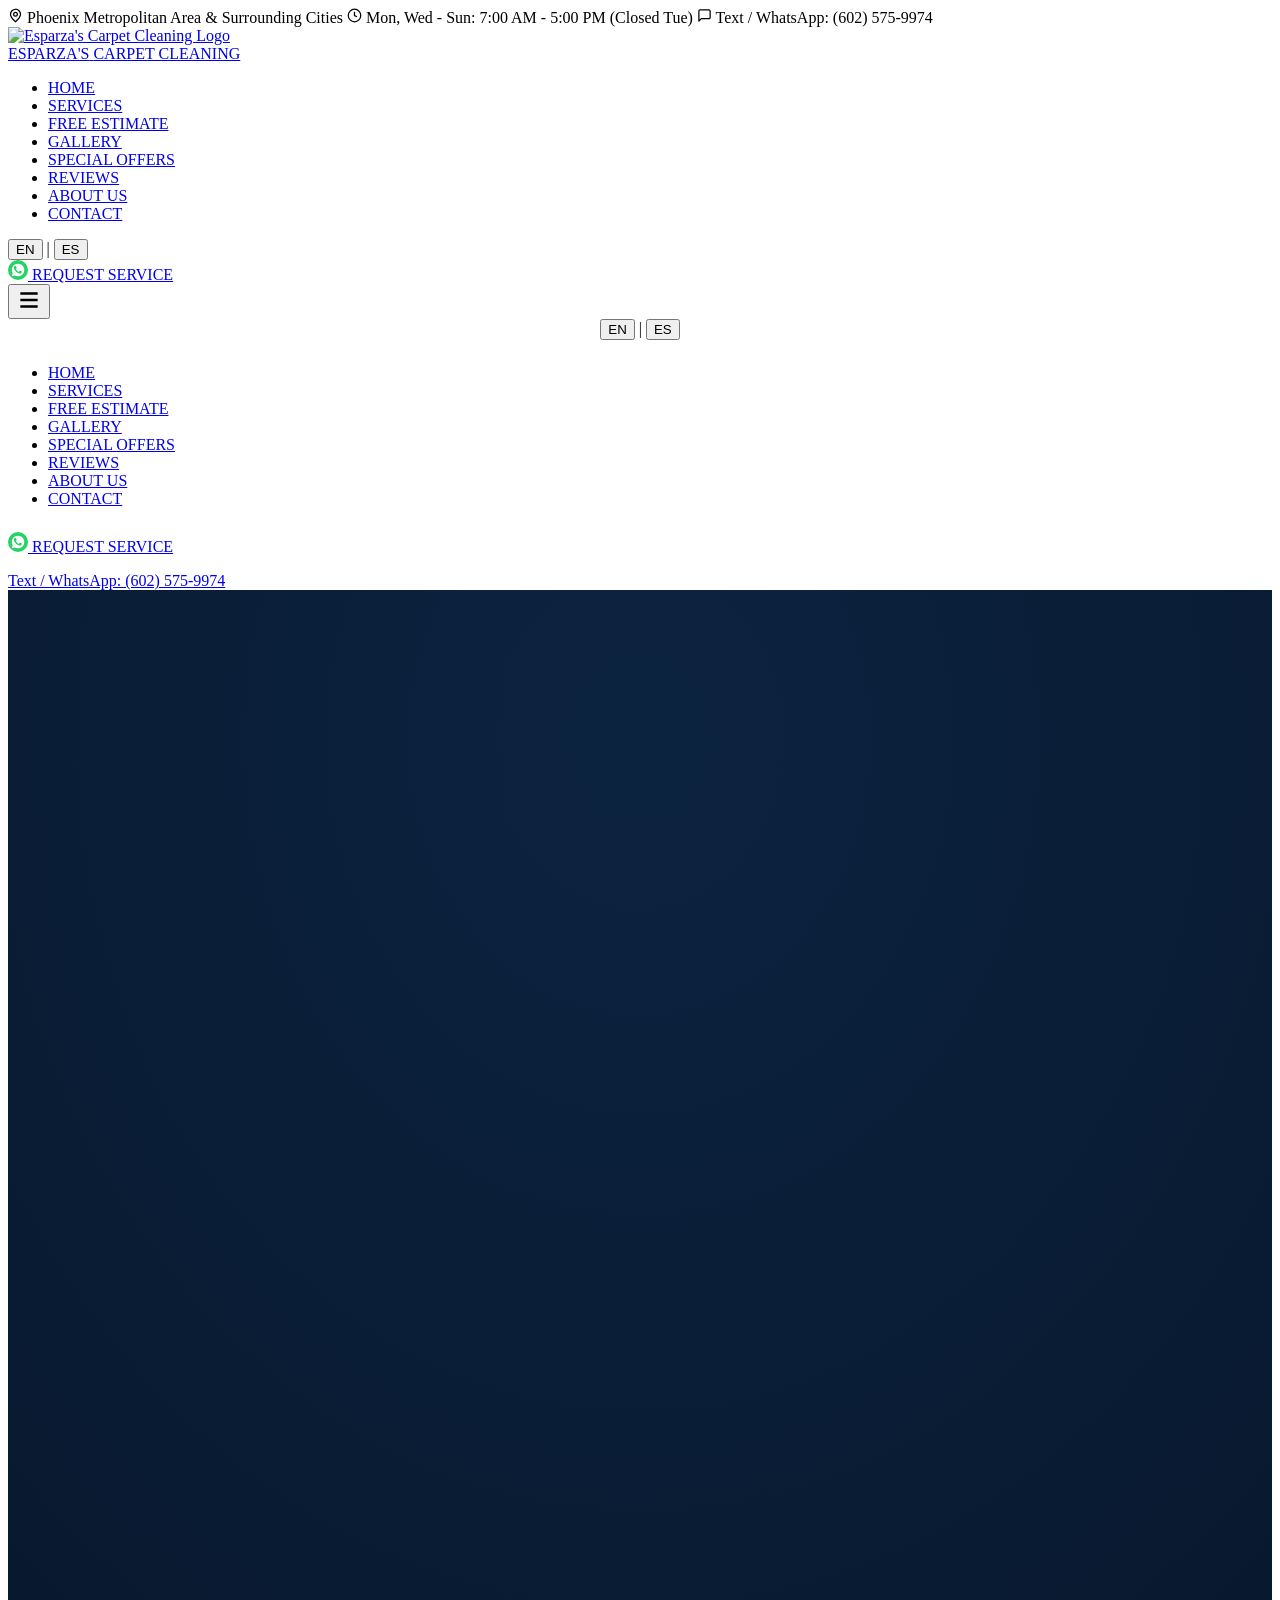
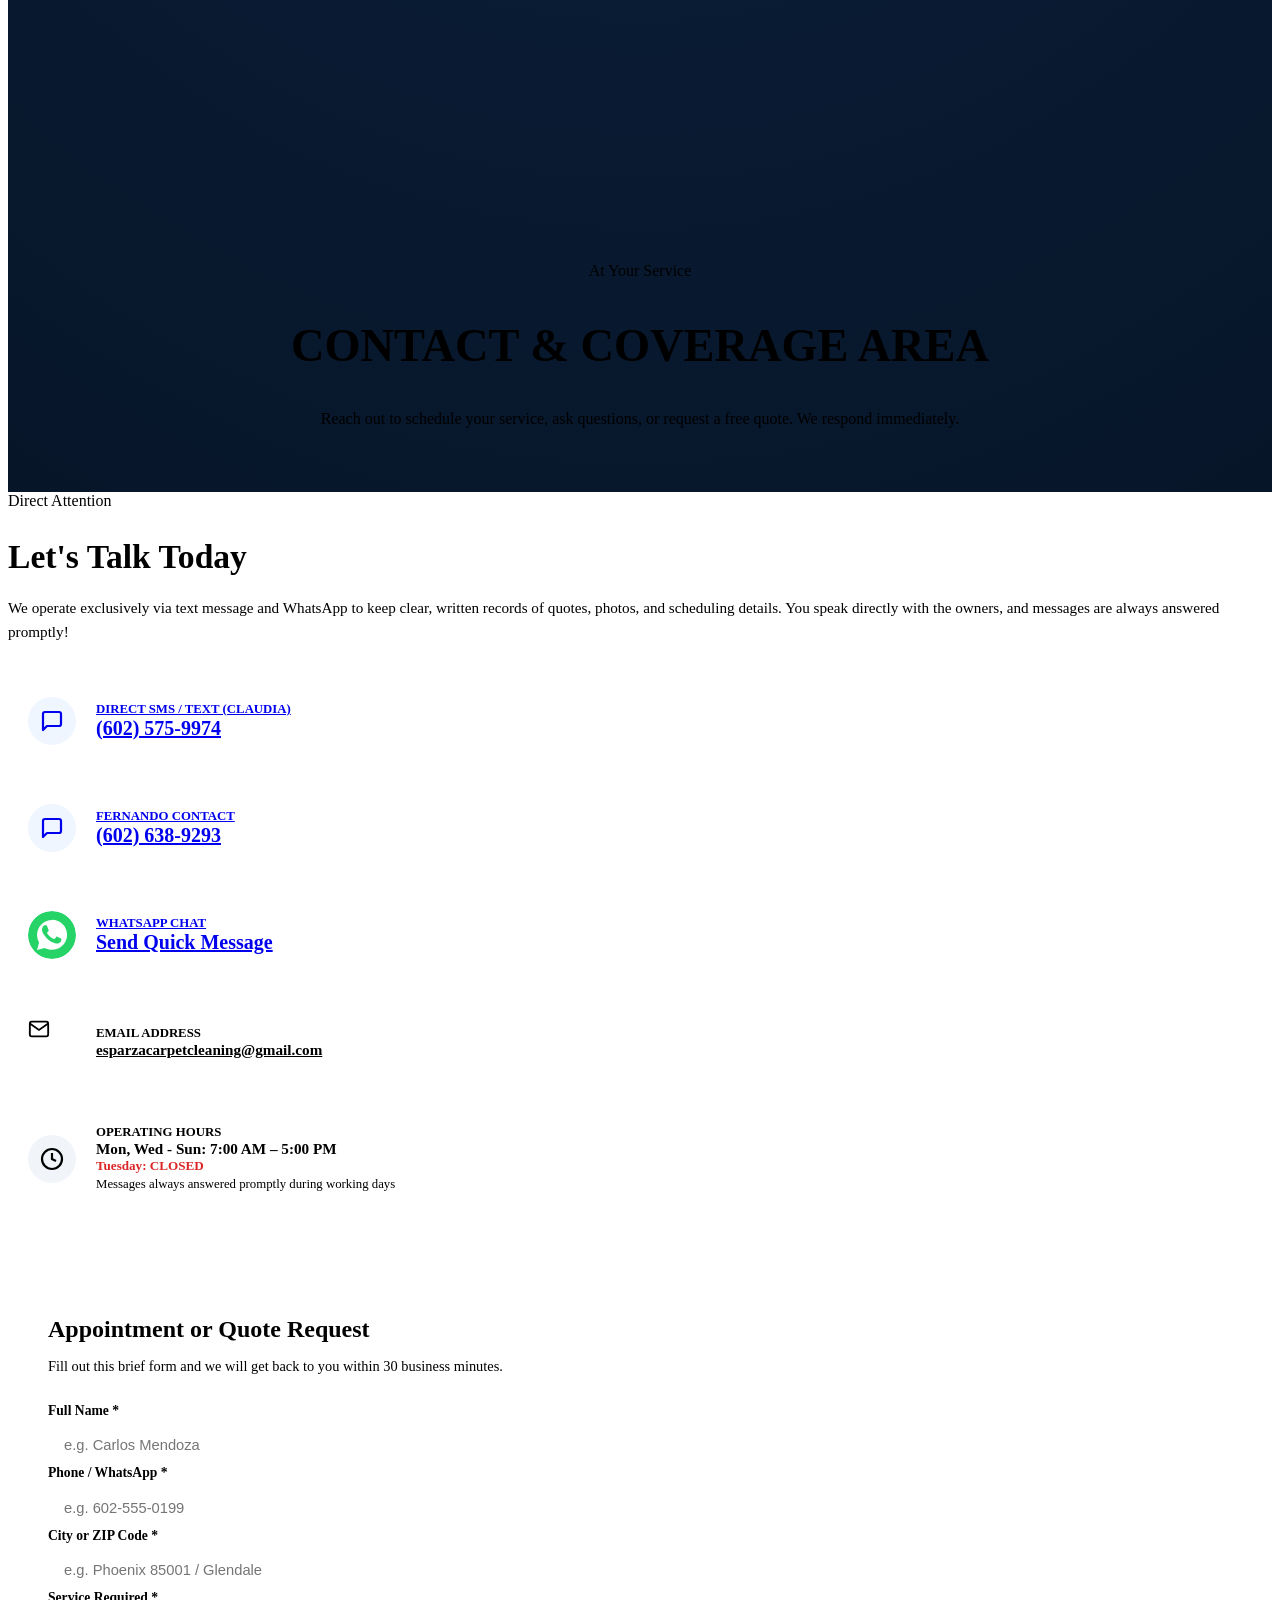
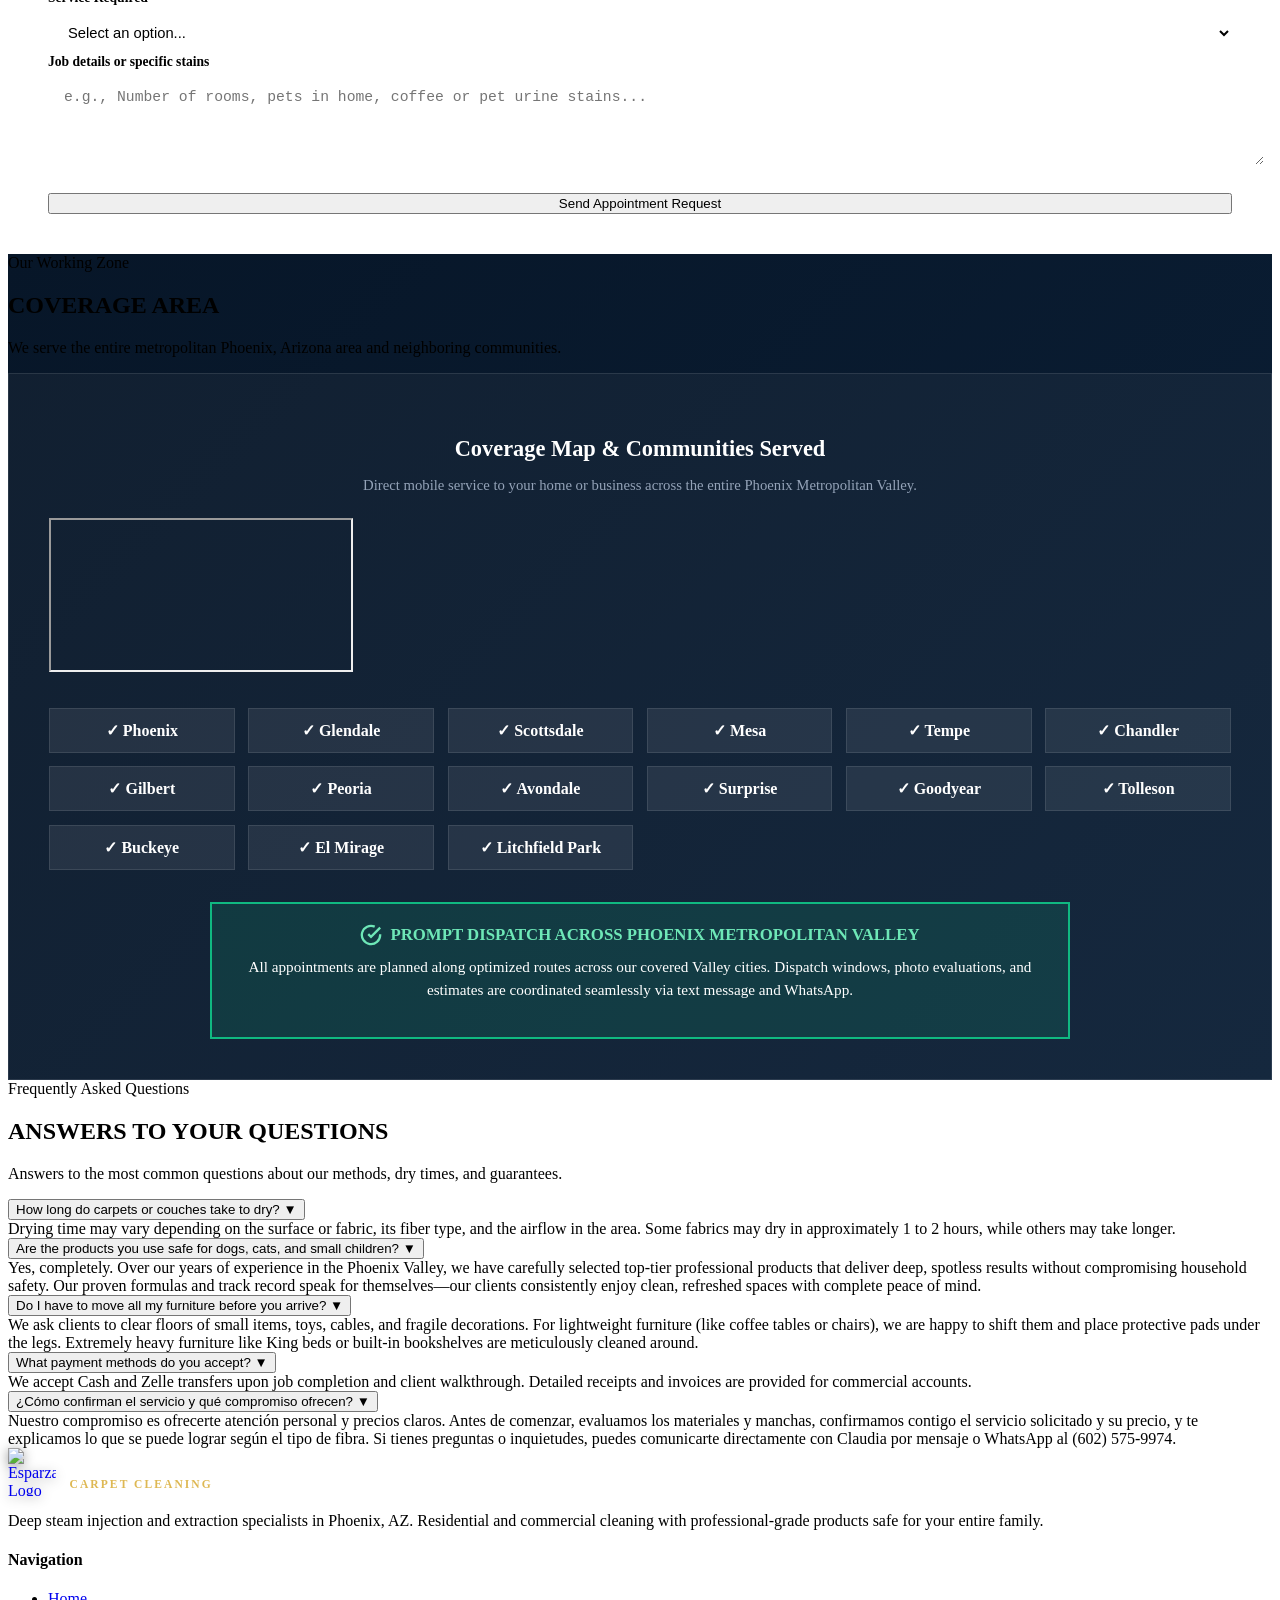
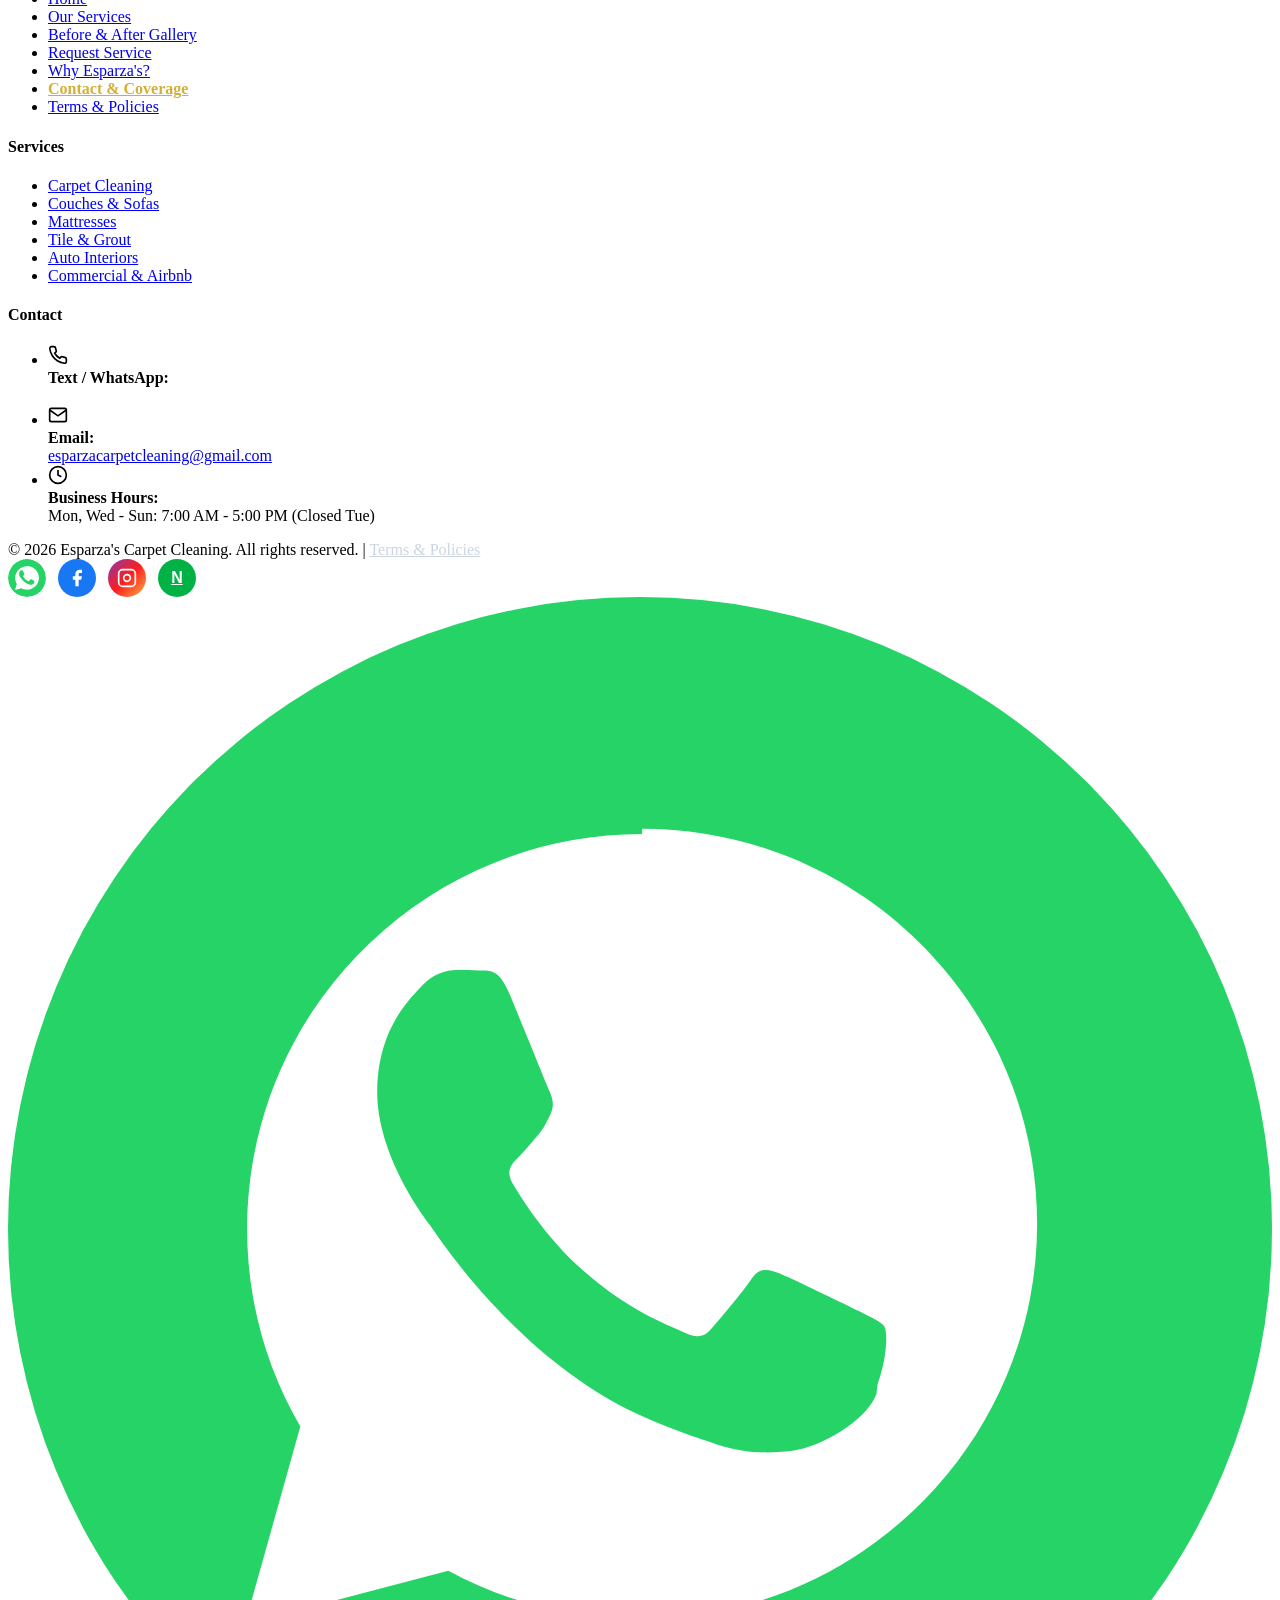
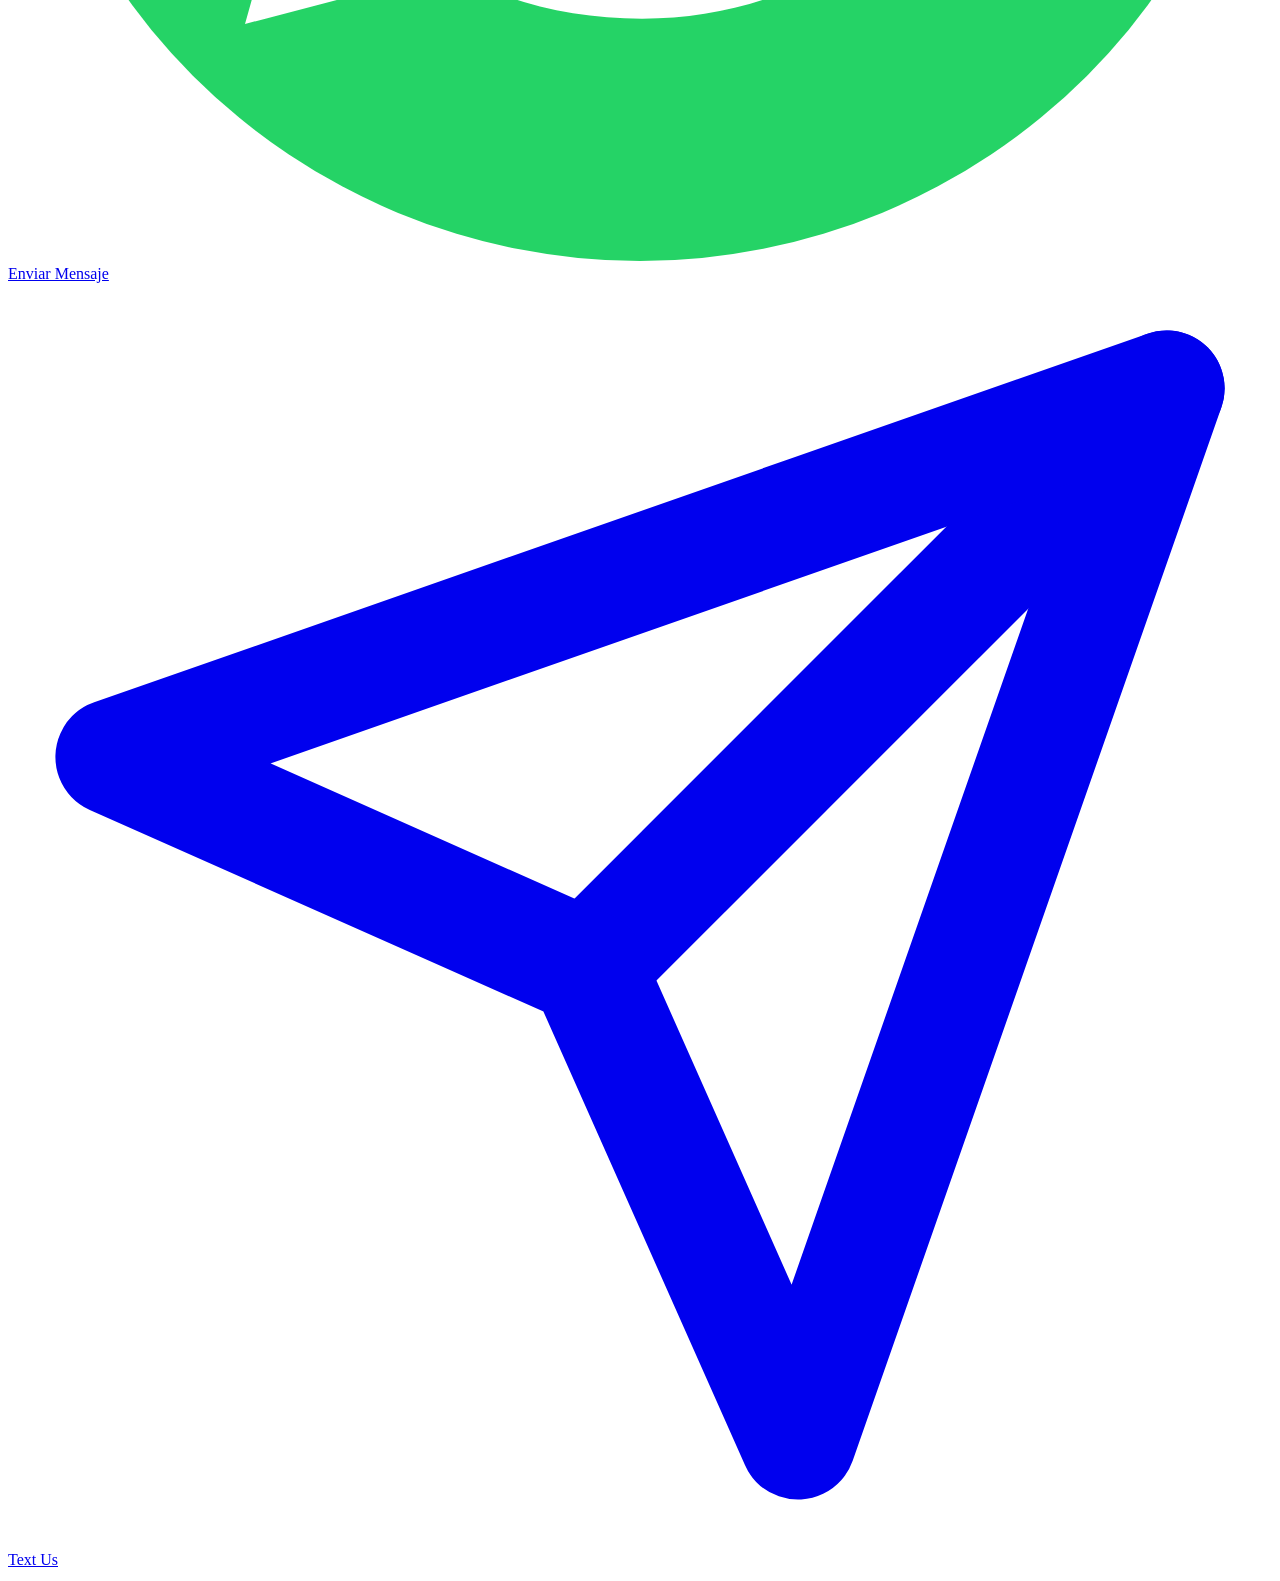
==== contacto.html @ 628b63f5 "Add files via upload" ====
<!DOCTYPE html>
<html lang="en">
<head>
  <meta charset="UTF-8">
  <meta name="viewport" content="width=device-width, initial-scale=1.0">
  <title>Contact &amp; Coverage Area in Phoenix | Esparza's Carpet Cleaning</title>
  <meta name="description" content="Book your appointment or request information with Esparza's Carpet Cleaning in Phoenix, AZ. Tel: 602-575-9974. Serving the entire Phoenix Metro Valley.">
  <link rel="stylesheet" href="css/styles.css">
  <link rel="stylesheet" href="css/components.css">
  <link rel="icon" type="image/png" href="assets/images/logo-spartan.png">
</head>
<body>

  <!-- Top Notice Bar -->
  <div class="top-notice-bar">
    <div class="container">
      <div class="top-notice-info">
        <span class="top-notice-item">
          <svg width="15" height="15" viewBox="0 0 24 24" fill="none" stroke="currentColor" stroke-width="2"><path d="M12 2a8 8 0 0 0-8 8c0 5.25 8 12 8 12s8-6.75 8-12a8 8 0 0 0-8-8z"/><circle cx="12" cy="10" r="3"/></svg>
          <span data-i18n="top_area">Phoenix Metropolitan Area &amp; Surrounding Cities</span>
        </span>
        <span class="top-notice-item">
          <svg width="15" height="15" viewBox="0 0 24 24" fill="none" stroke="currentColor" stroke-width="2"><circle cx="12" cy="12" r="10"/><polyline points="12 6 12 12 16 14"/></svg>
          <span data-i18n="top_hours">Mon, Wed - Sun: 7:00 AM - 5:00 PM (Closed Tue)</span>
        </span>
        <span class="top-notice-item">
          <svg width="15" height="15" viewBox="0 0 24 24" fill="none" stroke="currentColor" stroke-width="2" stroke-linecap="round" stroke-linejoin="round"><path d="M21 15a2 2 0 0 1-2 2H7l-4 4V5a2 2 0 0 1 2-2h14a2 2 0 0 1 2 2z"/></svg>
          <span data-i18n="top_direct">Text / WhatsApp: (602) 575-9974</span>
        </span>
      </div>
    </div>
  </div>

  <!-- Header -->
  <header class="site-header">
    <div class="container header-inner">
      <a href="index.html" class="brand-logo" title="Esparza's Carpet Cleaning">
        <img src="assets/images/logo-spartan.png" alt="Esparza's Carpet Cleaning Logo" width="60" height="60" data-i18n-alt="logo_main_alt">
        <div class="logo-text-group">
          <span class="logo-main-text">ESPARZA'S</span>
          <span class="logo-sub-text">CARPET CLEANING</span>
        </div>
      </a>

      <nav class="main-nav">
        <ul class="nav-links">
          <li><a href="index.html" class="nav-link" data-i18n="nav_inicio">HOME</a></li>
          <li><a href="servicios.html" class="nav-link" data-i18n="nav_servicios">SERVICES</a></li>
          <li><a href="index.html#tarifas" class="nav-link" data-i18n="nav_tarifas">FREE ESTIMATE</a></li>
          <li><a href="galeria.html" class="nav-link" data-i18n="nav_galeria">GALLERY</a></li>
          <li><a href="index.html#promociones" class="nav-link" data-i18n="nav_promociones">SPECIAL OFFERS</a></li>
          <li><a href="index.html#comentarios" class="nav-link" data-i18n="nav_resenas">REVIEWS</a></li>
          <li><a href="nosotros.html" class="nav-link" data-i18n="nav_nosotros">ABOUT US</a></li>
          <li><a href="contacto.html" class="nav-link active" data-i18n="nav_contacto">CONTACT</a></li>
        </ul>

        <!-- Language Switcher (Desktop) -->
        <div class="lang-switch-container">
          <button type="button" class="lang-btn active" data-lang="en">EN</button>
          <span class="lang-separator">|</span>
          <button type="button" class="lang-btn" data-lang="es">ES</button>
        </div>

        <a href="solicitud.html" class="btn-nav-gold">
          <svg width="20" height="20" viewBox="0 0 24 24" fill="none" style="flex-shrink: 0;"><circle cx="12" cy="12" r="12" fill="#25D366"/><path d="M12.04 4.5c-4.14 0-7.5 3.36-7.5 7.5 0 1.33.35 2.62 1.01 3.75L4.5 19.5l3.86-1.01c1.1.6 2.34.91 3.68.91 4.14 0 7.5-3.36 7.5-7.5s-3.36-7.5-7.5-7.5zm4.45 10.63c-.19.53-1.09 1.01-1.54 1.07-.39.06-.9.08-1.46-.1-.34-.11-.79-.26-1.37-.51-2.43-1.05-4-3.52-4.12-3.68-.12-.16-.99-1.32-.99-2.51 0-1.19.63-1.78.85-2.02.22-.24.48-.3.64-.3.16 0 .32 0 .46.01.15.01.35-.06.55.42.21.49.71 1.74.77 1.87.06.13.1.28.02.44-.08.16-.12.26-.24.4-.12.14-.26.31-.37.42-.12.12-.25.25-.11.49.14.24.62 1.02 1.33 1.65.91.81 1.68 1.06 1.92 1.18.24.12.38.1.52-.06.14-.16.6-.7.76-.94.16-.24.32-.2.53-.12.21.08 1.33.63 1.56.74.23.12.38.18.44.27.06.1.06.57-.13 1.1z" fill="#FFFFFF"/></svg>
          <span data-i18n="nav_cta">REQUEST SERVICE</span>
        </a>
      </nav>

      <button class="mobile-toggle-btn" aria-label="Mobile Navigation Menu" data-i18n-aria="nav_menu_aria">
        <svg width="26" height="26" viewBox="0 0 24 24" fill="none" stroke="currentColor" stroke-width="2.5"><path d="M4 6h16M4 12h16M4 18h16"/></svg>
      </button>
    </div>
  </header>

  <!-- Mobile Drawer -->
  <div class="mobile-menu-drawer">
    <!-- Language Switcher (Mobile Drawer) -->
    <div style="display: flex; justify-content: center; margin-bottom: 1.5rem;">
      <div class="lang-switch-container">
        <button type="button" class="lang-btn active" data-lang="en">EN</button>
        <span class="lang-separator">|</span>
        <button type="button" class="lang-btn" data-lang="es">ES</button>
      </div>
    </div>

    <ul class="mobile-nav-links">
      <li><a href="index.html" class="nav-link" data-i18n="nav_inicio">HOME</a></li>
      <li><a href="servicios.html" class="nav-link" data-i18n="nav_servicios">SERVICES</a></li>
      <li><a href="index.html#tarifas" class="nav-link" data-i18n="nav_tarifas">FREE ESTIMATE</a></li>
      <li><a href="galeria.html" class="nav-link" data-i18n="nav_galeria">GALLERY</a></li>
      <li><a href="index.html#promociones" class="nav-link" data-i18n="nav_promociones">SPECIAL OFFERS</a></li>
      <li><a href="index.html#comentarios" class="nav-link" data-i18n="nav_resenas">REVIEWS</a></li>
      <li><a href="nosotros.html" class="nav-link" data-i18n="nav_nosotros">ABOUT US</a></li>
      <li><a href="contacto.html" class="nav-link active" data-i18n="nav_contacto">CONTACT</a></li>
    </ul>
    <div style="margin-top: 1.5rem; display: flex; flex-direction: column; gap: 1rem;">
      <a href="solicitud.html" class="btn-nav-gold" style="width: 100%; justify-content: center;">
        <svg width="20" height="20" viewBox="0 0 24 24" fill="none" style="flex-shrink: 0;"><circle cx="12" cy="12" r="12" fill="#25D366"/><path d="M12.04 4.5c-4.14 0-7.5 3.36-7.5 7.5 0 1.33.35 2.62 1.01 3.75L4.5 19.5l3.86-1.01c1.1.6 2.34.91 3.68.91 4.14 0 7.5-3.36 7.5-7.5s-3.36-7.5-7.5-7.5zm4.45 10.63c-.19.53-1.09 1.01-1.54 1.07-.39.06-.9.08-1.46-.1-.34-.11-.79-.26-1.37-.51-2.43-1.05-4-3.52-4.12-3.68-.12-.16-.99-1.32-.99-2.51 0-1.19.63-1.78.85-2.02.22-.24.48-.3.64-.3.16 0 .32 0 .46.01.15.01.35-.06.55.42.21.49.71 1.74.77 1.87.06.13.1.28.02.44-.08.16-.12.26-.24.4-.12.14-.26.31-.37.42-.12.12-.25.25-.11.49.14.24.62 1.02 1.33 1.65.91.81 1.68 1.06 1.92 1.18.24.12.38.1.52-.06.14-.16.6-.7.76-.94.16-.24.32-.2.53-.12.21.08 1.33.63 1.56.74.23.12.38.18.44.27.06.1.06.57-.13 1.1z" fill="#FFFFFF"/></svg>
        <span data-i18n="nav_cta">REQUEST SERVICE</span>
      </a>
      <a href="https://wa.me/16025759974" target="_blank" rel="noopener" class="btn btn-secondary" style="width: 100%; justify-content: center;" data-i18n="nav_call">Text / WhatsApp: (602) 575-9974</a>
    </div>
  </div>

  <main>
    <!-- PAGE HERO -->
    <section class="section-dark" style="position: relative; overflow: hidden; padding: 4.5rem 0 4rem 0; background: radial-gradient(120% 120% at 50% 10%, #0c2340 0%, #061325 100%);">
      <!-- Ambient Glow Orbs -->
      <div class="ambient-glow-orb orb-amber" style="top: -60px; right: 10%; width: 420px; height: 420px;"></div>
      <div class="ambient-glow-orb orb-azure" style="bottom: -80px; left: 5%; width: 440px; height: 440px;"></div>
      <div class="ambient-glow-orb orb-navy" style="top: 35%; left: 45%; width: 340px; height: 340px;"></div>

      <div class="container" style="text-align: center; position: relative; z-index: 2;">
        <span class="section-badge gold reveal-on-scroll" data-i18n="con_hero_badge">At Your Service</span>
        <h1 class="section-title reveal-on-scroll stagger-1" style="font-size: 2.9rem;"><span data-i18n="con_hero_title_1">CONTACT &amp;</span> <span class="highlight" data-i18n="con_hero_title_2">COVERAGE AREA</span></h1>
        <p class="section-subtitle reveal-on-scroll stagger-2" style="max-width: 780px; margin: 0 auto;" data-i18n="con_hero_sub">
          Reach out to schedule your service, ask questions, or request a free quote. We respond immediately.
        </p>
      </div>
    </section>

    <!-- CANALES DE CONTACTO Y FORMULARIO -->
    <section class="section section-light">
      <div class="container">
        <div class="contact-layout-grid">
          
          <!-- Contact Info Cards -->
          <div class="reveal-on-scroll">
            <span class="section-badge gold" data-i18n="con_badge_direct">Direct Attention</span>
            <h2 class="section-title" style="font-size: 2.1rem; margin-bottom: 1.25rem;" data-i18n="con_talk_title">Let's Talk Today</h2>
            <p style="color: var(--color-text-muted); font-size: 0.95rem; line-height: 1.6; margin-bottom: 2rem;" data-i18n="con_talk_desc">
              We operate exclusively via text message and WhatsApp to keep clear, written records of quotes, photos, and scheduling details. You speak directly with the owners, and messages are always answered promptly!
            </p>

            <div style="display: flex; flex-direction: column; gap: 1.2rem; margin-bottom: 2.5rem;">
              <!-- Direct Text / SMS - Claudia (Principal) -->
              <a href="sms:16025759974" class="reveal-on-scroll stagger-1" style="background: #FFFFFF; border: 1px solid var(--color-border-light); border-radius: var(--radius-md); padding: 1.25rem; display: flex; align-items: center; gap: 1.25rem; transition: transform var(--transition-fast), box-shadow var(--transition-fast);">
                <div style="width: 48px; height: 48px; border-radius: 50%; background: #EFF6FF; color: var(--color-phone); display: flex; align-items: center; justify-content: center; flex-shrink: 0;">
                  <svg width="24" height="24" viewBox="0 0 24 24" fill="none" stroke="currentColor" stroke-width="2.2" stroke-linecap="round" stroke-linejoin="round"><path d="M21 15a2 2 0 0 1-2 2H7l-4 4V5a2 2 0 0 1 2-2h14a2 2 0 0 1 2 2z"/></svg>
                </div>
                <div>
                  <div style="font-size: 0.8rem; font-weight: 700; color: var(--color-text-muted); text-transform: uppercase;" data-i18n="con_phone_claudia_label">Direct SMS / Text (Claudia)</div>
                  <div style="font-family: var(--font-heading); font-size: 1.25rem; font-weight: 800; color: var(--color-primary);">(602) 575-9974</div>
                </div>
              </a>

              <!-- Direct Text / SMS - Fernando (Contacto Secundario) -->
              <a href="sms:16026389293" class="reveal-on-scroll stagger-1" style="background: #FFFFFF; border: 1px solid var(--color-border-light); border-radius: var(--radius-md); padding: 1.25rem; display: flex; align-items: center; gap: 1.25rem; transition: transform var(--transition-fast), box-shadow var(--transition-fast);">
                <div style="width: 48px; height: 48px; border-radius: 50%; background: #EFF6FF; color: var(--color-phone); display: flex; align-items: center; justify-content: center; flex-shrink: 0;">
                  <svg width="24" height="24" viewBox="0 0 24 24" fill="none" stroke="currentColor" stroke-width="2.2" stroke-linecap="round" stroke-linejoin="round"><path d="M21 15a2 2 0 0 1-2 2H7l-4 4V5a2 2 0 0 1 2-2h14a2 2 0 0 1 2 2z"/></svg>
                </div>
                <div>
                  <div style="font-size: 0.8rem; font-weight: 700; color: var(--color-text-muted); text-transform: uppercase;" data-i18n="con_phone_fernando_label">Fernando Contact</div>
                  <div style="font-family: var(--font-heading); font-size: 1.25rem; font-weight: 800; color: var(--color-primary);">(602) 638-9293</div>
                </div>
              </a>


              <!-- WhatsApp -->
              <a href="https://wa.me/16025759974?text=Hello%20Esparza's!%20I'd%20like%20information%20for%20a%20service" target="_blank" rel="noopener" class="reveal-on-scroll stagger-2" style="background: #FFFFFF; border: 1px solid var(--color-border-light); border-radius: var(--radius-md); padding: 1.25rem; display: flex; align-items: center; gap: 1.25rem; transition: transform var(--transition-fast), box-shadow var(--transition-fast);">
                <div style="width: 48px; height: 48px; border-radius: 50%; display: flex; align-items: center; justify-content: center; flex-shrink: 0; overflow: hidden;">
                  <svg width="48" height="48" viewBox="0 0 24 24" fill="none">
                    <circle cx="12" cy="12" r="12" fill="#25D366"/>
                    <path d="M12.04 4.5c-4.14 0-7.5 3.36-7.5 7.5 0 1.33.35 2.62 1.01 3.75L4.5 19.5l3.86-1.01c1.1.6 2.34.91 3.68.91 4.14 0 7.5-3.36 7.5-7.5s-3.36-7.5-7.5-7.5zm4.45 10.63c-.19.53-1.09 1.01-1.54 1.07-.39.06-.9.08-1.46-.1-.34-.11-.79-.26-1.37-.51-2.43-1.05-4-3.52-4.12-3.68-.12-.16-.99-1.32-.99-2.51 0-1.19.63-1.78.85-2.02.22-.24.48-.3.64-.3.16 0 .32 0 .46.01.15.01.35-.06.55.42.21.49.71 1.74.77 1.87.06.13.1.28.02.44-.08.16-.12.26-.24.4-.12.14-.26.31-.37.42-.12.12-.25.25-.11.49.14.24.62 1.02 1.33 1.65.91.81 1.68 1.06 1.92 1.18.24.12.38.1.52-.06.14-.16.6-.7.76-.94.16-.24.32-.2.53-.12.21.08 1.33.63 1.56.74.23.12.38.18.44.27.06.1.06.57-.13 1.1z" fill="#FFFFFF"/>
                  </svg>
                </div>
                <div>
                  <div style="font-size: 0.8rem; font-weight: 700; color: var(--color-text-muted); text-transform: uppercase;" data-i18n="con_wa_label">WhatsApp Chat</div>
                  <div style="font-family: var(--font-heading); font-size: 1.25rem; font-weight: 800; color: var(--color-whatsapp-hover);" data-i18n="con_wa_btn">Send Quick Message</div>
                </div>
              </a>

              <!-- Email -->
              <div class="reveal-on-scroll stagger-3" style="background: #FFFFFF; border: 1px solid var(--color-border-light); border-radius: var(--radius-md); padding: 1.25rem; display: flex; align-items: center; gap: 1.25rem; transition: transform var(--transition-fast);">
                <div class="gold-medallion-icon" style="width: 48px; height: 48px;">
                  <svg width="22" height="22" viewBox="0 0 24 24" fill="none" stroke="currentColor" stroke-width="2"><path d="M4 4h16c1.1 0 2 .9 2 2v12c0 1.1-.9 2-2 2H4c-1.1 0-2-.9-2-2V6c0-1.1.9-2 2-2z"/><polyline points="22,6 12,13 2,6"/></svg>
                </div>
                <div>
                  <div style="font-size: 0.8rem; font-weight: 700; color: var(--color-text-muted); text-transform: uppercase;" data-i18n="con_email_label">Email Address</div>
                  <a href="mailto:esparzacarpetcleaning@gmail.com" style="font-weight: 700; color: var(--color-primary); word-break: break-all; font-size: 0.95rem;">esparzacarpetcleaning@gmail.com</a>
                </div>
              </div>

              <!-- Horarios -->
              <div class="reveal-on-scroll stagger-4" style="background: #FFFFFF; border: 1px solid var(--color-border-light); border-radius: var(--radius-md); padding: 1.25rem; display: flex; align-items: center; gap: 1.25rem; transition: transform var(--transition-fast);">
                <div style="width: 48px; height: 48px; border-radius: 50%; background: #F1F5F9; color: var(--color-primary); display: flex; align-items: center; justify-content: center; flex-shrink: 0;">
                  <svg width="24" height="24" viewBox="0 0 24 24" fill="none" stroke="currentColor" stroke-width="2.2"><circle cx="12" cy="12" r="10"/><polyline points="12 6 12 12 16 14"/></svg>
                </div>
                <div>
                  <div style="font-size: 0.8rem; font-weight: 700; color: var(--color-text-muted); text-transform: uppercase;" data-i18n="con_hours_label">Operating Hours</div>
                  <div style="font-weight: 700; color: var(--color-primary); font-size: 0.95rem;" data-i18n="con_hours_val">Mon, Wed - Sun: 7:00 AM – 5:00 PM</div>
                  <div style="font-size: 0.82rem; color: #DC2626; font-weight: 700;" data-i18n="con_hours_tue">Tuesday: CLOSED</div>
                  <div style="font-size: 0.8rem; color: var(--color-text-muted); margin-top: 0.2rem;" data-i18n="con_hours_sun">Messages always answered promptly during working days</div>
                </div>
              </div>
            </div>
          </div>

          <!-- Contact Form Card -->
          <div class="reveal-on-scroll stagger-2" style="background: #FFFFFF; border-radius: var(--radius-lg); padding: 2.5rem; box-shadow: var(--shadow-xl); border: 1px solid var(--color-border-light); transition: transform var(--transition-normal);">
            <h3 style="font-family: var(--font-heading); font-size: 1.5rem; font-weight: 800; color: var(--color-primary); margin-bottom: 0.5rem;" data-i18n="con_form_title">
              Appointment or Quote Request
            </h3>
            <p style="font-size: 0.9rem; color: var(--color-text-muted); margin-bottom: 1.75rem;" data-i18n="con_form_sub">
              Fill out this brief form and we will get back to you within 30 business minutes.
            </p>

            <form id="contact-inquiry-form" onsubmit="handleContactSubmit(event)">
              <div class="form-row-2col">
                <div>
                  <label style="display: block; font-size: 0.85rem; font-weight: 700; margin-bottom: 0.4rem;" data-i18n="con_lbl_name">Full Name *</label>
                  <input type="text" required placeholder="e.g. Carlos Mendoza" style="width: 100%; padding: 0.75rem 1rem; border: 1px solid var(--color-border-light); border-radius: var(--radius-sm); font-size: 0.92rem;">
                </div>
                <div>
                  <label style="display: block; font-size: 0.85rem; font-weight: 700; margin-bottom: 0.4rem;" data-i18n="con_lbl_phone">Phone / WhatsApp *</label>
                  <input type="tel" required placeholder="e.g. 602-555-0199" style="width: 100%; padding: 0.75rem 1rem; border: 1px solid var(--color-border-light); border-radius: var(--radius-sm); font-size: 0.92rem;">
                </div>
              </div>

              <div class="form-row-2col">
                <div>
                  <label style="display: block; font-size: 0.85rem; font-weight: 700; margin-bottom: 0.4rem;" data-i18n="con_lbl_city">City or ZIP Code *</label>
                  <input type="text" required placeholder="e.g. Phoenix 85001 / Glendale" style="width: 100%; padding: 0.75rem 1rem; border: 1px solid var(--color-border-light); border-radius: var(--radius-sm); font-size: 0.92rem;">
                </div>
                <div>
                  <label style="display: block; font-size: 0.85rem; font-weight: 700; margin-bottom: 0.4rem;" data-i18n="con_lbl_service">Service Required *</label>
                  <select required style="width: 100%; padding: 0.75rem 1rem; border: 1px solid var(--color-border-light); border-radius: var(--radius-sm); font-size: 0.92rem; background: #FFF;">
                    <option value="" data-i18n="con_opt_select">Select an option...</option>
                    <option value="alfombras" data-i18n="con_opt_carpet">Carpet Cleaning</option>
                    <option value="sofas" data-i18n="con_opt_sofa">Couches / Sofas / Upholstery</option>
                    <option value="colchones" data-i18n="con_opt_mattress">Mattress Sanitization</option>
                    <option value="pisos" data-i18n="con_opt_tile">Tile &amp; Grout Cleaning</option>
                    <option value="sillas" data-i18n="con_opt_chairs">Dining Chairs</option>
                    <option value="vehiculos" data-i18n="con_opt_car">Car Interior Wash</option>
                    <option value="comercial" data-i18n="con_opt_comm">Commercial / Airbnb / Move-Out</option>
                    <option value="combo" data-i18n="con_opt_combo">Combo Package (Multiple Services)</option>
                  </select>
                </div>
              </div>

              <div style="margin-bottom: 1.5rem;">
                <label style="display: block; font-size: 0.85rem; font-weight: 700; margin-bottom: 0.4rem;" data-i18n="con_lbl_details">Job details or specific stains</label>
                <textarea rows="4" placeholder="e.g., Number of rooms, pets in home, coffee or pet urine stains..." style="width: 100%; padding: 0.75rem 1rem; border: 1px solid var(--color-border-light); border-radius: var(--radius-sm); font-size: 0.92rem; resize: vertical;"></textarea>
              </div>

              <button type="submit" class="btn btn-primary btn-lg" style="width: 100%;">
                <span data-i18n="con_btn_submit">Send Appointment Request</span>
              </button>

              <div id="contact-success-msg" style="display: none; margin-top: 1rem; padding: 1rem; background: #DCFCE7; border: 1px solid #86EFAC; color: #166534; border-radius: var(--radius-sm); font-size: 0.9rem; text-align: center; font-weight: 600;" data-i18n="con_success_msg">
                Thank you! We received your request. We will contact you shortly to confirm your booking. For immediate assistance, click the WhatsApp button on the bottom right.
              </div>
            </form>
          </div>

        </div>
      </div>
    </section>

    <!-- COBERTURA EN EL VALLE DE PHOENIX -->
    <section class="section section-dark" style="background: linear-gradient(135deg, #071628 0%, #0B1F36 100%);">
      <div class="container">
        <div class="section-header reveal-on-scroll">
          <span class="section-badge gold" data-i18n="con_cov_badge">Our Working Zone</span>
          <h2 class="section-title"><span data-i18n="con_cov_title_1">COVERAGE</span> <span class="highlight" data-i18n="con_cov_title_2">AREA</span></h2>
          <p class="section-subtitle" data-i18n="con_cov_sub">
            We serve the entire metropolitan Phoenix, Arizona area and neighboring communities.
          </p>
        </div>

        <div class="reveal-on-scroll stagger-1" style="background: rgba(255, 255, 255, 0.04); border: 1px solid rgba(255, 255, 255, 0.1); border-radius: var(--radius-lg); padding: 2.5rem;">
          <h3 style="font-family: var(--font-heading); font-size: 1.4rem; font-weight: 800; color: #FFFFFF; margin-bottom: 0.5rem; text-align: center;">
            <span data-i18n="con_cov_map_title">Coverage Map &amp; Communities Served</span>
          </h3>
          <p style="color: #94A3B8; text-align: center; font-size: 0.92rem; margin-bottom: 1.5rem;">
            <span data-i18n="con_cov_map_desc">Direct mobile service to your home or business across the entire Phoenix Metropolitan Valley.</span>
          </p>

          <!-- Interactive Google Maps Iframe Embed -->
          <div class="map-iframe-container" style="border-color: rgba(255,255,255,0.2);">
            <iframe 
              src="https://www.google.com/maps/embed?pb=!1m18!1m12!1m3!1d425345.5085816913!2d-112.35560942698947!3d33.47545938531126!2m3!1f0!2f0!3f0!3m2!1i1024!2i768!4f13.1!3m3!1m2!1s0x872b12ed50a179cb%3A0x8c69c7f841e15265!2sPhoenix%2C%20AZ!5e0!3m2!1sen!2sus!4v1700000000000!5m2!1sen!2sus" 
              title="Coverage Area of Esparza's Carpet Cleaning in Phoenix AZ" 
              loading="lazy" 
              referrerpolicy="no-referrer-when-downgrade">
            </iframe>
          </div>

          <div style="display: grid; grid-template-columns: repeat(auto-fit, minmax(180px, 1fr)); gap: 0.85rem; margin: 2rem 0;">
            <div style="background: rgba(255, 255, 255, 0.08); padding: 0.75rem 1rem; border-radius: var(--radius-sm); text-align: center; font-weight: 700; color: #FFFFFF; border: 1px solid rgba(255,255,255,0.1);">
              ✓ Phoenix
            </div>
            <div style="background: rgba(255, 255, 255, 0.08); padding: 0.75rem 1rem; border-radius: var(--radius-sm); text-align: center; font-weight: 700; color: #FFFFFF; border: 1px solid rgba(255,255,255,0.1);">
              ✓ Glendale
            </div>
            <div style="background: rgba(255, 255, 255, 0.08); padding: 0.75rem 1rem; border-radius: var(--radius-sm); text-align: center; font-weight: 700; color: #FFFFFF; border: 1px solid rgba(255,255,255,0.1);">
              ✓ Scottsdale
            </div>
            <div style="background: rgba(255, 255, 255, 0.08); padding: 0.75rem 1rem; border-radius: var(--radius-sm); text-align: center; font-weight: 700; color: #FFFFFF; border: 1px solid rgba(255,255,255,0.1);">
              ✓ Mesa
            </div>
            <div style="background: rgba(255, 255, 255, 0.08); padding: 0.75rem 1rem; border-radius: var(--radius-sm); text-align: center; font-weight: 700; color: #FFFFFF; border: 1px solid rgba(255,255,255,0.1);">
              ✓ Tempe
            </div>
            <div style="background: rgba(255, 255, 255, 0.08); padding: 0.75rem 1rem; border-radius: var(--radius-sm); text-align: center; font-weight: 700; color: #FFFFFF; border: 1px solid rgba(255,255,255,0.1);">
              ✓ Chandler
            </div>
            <div style="background: rgba(255, 255, 255, 0.08); padding: 0.75rem 1rem; border-radius: var(--radius-sm); text-align: center; font-weight: 700; color: #FFFFFF; border: 1px solid rgba(255,255,255,0.1);">
              ✓ Gilbert
            </div>
            <div style="background: rgba(255, 255, 255, 0.08); padding: 0.75rem 1rem; border-radius: var(--radius-sm); text-align: center; font-weight: 700; color: #FFFFFF; border: 1px solid rgba(255,255,255,0.1);">
              ✓ Peoria
            </div>
            <div style="background: rgba(255, 255, 255, 0.08); padding: 0.75rem 1rem; border-radius: var(--radius-sm); text-align: center; font-weight: 700; color: #FFFFFF; border: 1px solid rgba(255,255,255,0.1);">
              ✓ Avondale
            </div>
            <div style="background: rgba(255, 255, 255, 0.08); padding: 0.75rem 1rem; border-radius: var(--radius-sm); text-align: center; font-weight: 700; color: #FFFFFF; border: 1px solid rgba(255,255,255,0.1);">
              ✓ Surprise
            </div>
            <div style="background: rgba(255, 255, 255, 0.08); padding: 0.75rem 1rem; border-radius: var(--radius-sm); text-align: center; font-weight: 700; color: #FFFFFF; border: 1px solid rgba(255,255,255,0.1);">
              ✓ Goodyear
            </div>
            <div style="background: rgba(255, 255, 255, 0.08); padding: 0.75rem 1rem; border-radius: var(--radius-sm); text-align: center; font-weight: 700; color: #FFFFFF; border: 1px solid rgba(255,255,255,0.1);">
              ✓ Tolleson
            </div>
            <div style="background: rgba(255, 255, 255, 0.08); padding: 0.75rem 1rem; border-radius: var(--radius-sm); text-align: center; font-weight: 700; color: #FFFFFF; border: 1px solid rgba(255,255,255,0.1);">
              ✓ Buckeye
            </div>
            <div style="background: rgba(255, 255, 255, 0.08); padding: 0.75rem 1rem; border-radius: var(--radius-sm); text-align: center; font-weight: 700; color: #FFFFFF; border: 1px solid rgba(255,255,255,0.1);">
              ✓ El Mirage
            </div>
            <div style="background: rgba(255, 255, 255, 0.08); padding: 0.75rem 1rem; border-radius: var(--radius-sm); text-align: center; font-weight: 700; color: #FFFFFF; border: 1px solid rgba(255,255,255,0.1);">
              ✓ Litchfield Park
            </div>
          </div>

          <!-- Valley Route Dispatch Notice -->
          <div class="reveal-on-scroll stagger-2" style="background: rgba(16, 185, 129, 0.15); border: 2px solid #10B981; border-radius: var(--radius-md); padding: 1.25rem 1.75rem; text-align: center; max-width: 800px; margin: 0 auto;">
            <span style="display: inline-flex; align-items: center; gap: 0.5rem; color: #6EE7B7; font-weight: 800; font-size: 1.05rem;" data-i18n="cov_positive_title">
              <svg width="22" height="22" viewBox="0 0 24 24" fill="none" stroke="currentColor" stroke-width="2.5"><path d="M22 11.08V12a10 10 0 1 1-5.93-9.14"/><polyline points="22 4 12 14.01 9 11.01"/></svg>
              PROMPT DISPATCH ACROSS PHOENIX METROPOLITAN VALLEY
            </span>
            <p style="color: #FFFFFF; font-size: 0.95rem; margin-top: 0.4rem; line-height: 1.5;" data-i18n="cov_positive_desc">
              All appointments are planned along optimized routes across our covered Valley cities. Dispatch windows, photo evaluations, and estimates are coordinated seamlessly via text message and WhatsApp.
            </p>
          </div>
        </div>
        </div>
      </div>
    </section>

    <!-- PREGUNTAS FRECUENTES (FAQ INTERACTIVO) -->
    <section class="section section-white">
      <div class="container">
        <div class="section-header reveal-on-scroll">
          <span class="section-badge gold" data-i18n="con_faq_badge">Frequently Asked Questions</span>
          <h2 class="section-title"><span data-i18n="con_faq_title_1">ANSWERS TO</span> <span class="highlight" data-i18n="con_faq_title_2">YOUR QUESTIONS</span></h2>
          <p class="section-subtitle" data-i18n="con_faq_sub">Answers to the most common questions about our methods, dry times, and guarantees.</p>
        </div>

        <div class="faq-accordion">
          <!-- FAQ 1 -->
          <div class="faq-item active reveal-on-scroll stagger-1">
            <button class="faq-question">
              <span data-i18n="con_faq1_q">How long do carpets or couches take to dry?</span>
              <span class="faq-icon">&#9660;</span>
            </button>
            <div class="faq-answer" data-i18n="con_faq1_a">
              Drying time may vary depending on the surface or fabric, its fiber type, and the airflow in the area. Some fabrics may dry in approximately 1 to 2 hours, while others may take longer.
            </div>
          </div>

          <!-- FAQ 2 -->
          <div class="faq-item reveal-on-scroll stagger-2">
            <button class="faq-question">
              <span data-i18n="con_faq2_q">Are the products you use safe for dogs, cats, and small children?</span>
              <span class="faq-icon">&#9660;</span>
            </button>
            <div class="faq-answer" data-i18n="con_faq2_a">
              Yes, completely. Over our years of experience in the Phoenix Valley, we have carefully selected top-tier professional products that deliver deep, spotless results without compromising household safety. Our proven formulas and track record speak for themselves—our clients consistently enjoy clean, refreshed spaces with complete peace of mind.
            </div>
          </div>

          <!-- FAQ 3 -->
          <div class="faq-item reveal-on-scroll stagger-3">
            <button class="faq-question">
              <span data-i18n="con_faq3_q">Do I have to move all my furniture before you arrive?</span>
              <span class="faq-icon">&#9660;</span>
            </button>
            <div class="faq-answer" data-i18n="con_faq3_a">
              We ask clients to clear floors of small items, toys, cables, and fragile decorations. For lightweight furniture (like coffee tables or chairs), we are happy to shift them and place protective pads under the legs. Extremely heavy furniture like King beds or built-in bookshelves are meticulously cleaned around.
            </div>
          </div>

          <!-- FAQ 4 -->
          <div class="faq-item reveal-on-scroll stagger-4">
            <button class="faq-question">
              <span data-i18n="con_faq4_q">What payment methods do you accept?</span>
              <span class="faq-icon">&#9660;</span>
            </button>
            <div class="faq-answer" data-i18n="con_faq4_a">
              We accept Cash and Zelle transfers upon job completion and client walkthrough. Detailed receipts and invoices are provided for commercial accounts.
            </div>
          </div>

          <!-- FAQ 5 -->
          <div class="faq-item reveal-on-scroll stagger-5">
            <button class="faq-question">
              <span data-i18n="con_faq5_q">¿Cómo confirman el servicio y qué compromiso ofrecen?</span>
              <span class="faq-icon">&#9660;</span>
            </button>
            <div class="faq-answer" data-i18n="con_faq5_a">
              Nuestro compromiso es ofrecerte atención personal y precios claros. Antes de comenzar, evaluamos los materiales y manchas, confirmamos contigo el servicio solicitado y su precio, y te explicamos lo que se puede lograr según el tipo de fibra. Si tienes preguntas o inquietudes, puedes comunicarte directamente con Claudia por mensaje o WhatsApp al (602) 575-9974.
            </div>
          </div>
        </div>
      </div>
    </section>
  </main>

  <!-- FOOTER -->
  <footer class="site-footer">
    <div class="container">
      <div class="footer-grid">
        <div class="footer-brand">
          <a href="index.html" class="brand-logo" style="display: inline-flex; align-items: center; gap: 0.85rem; text-decoration: none;">
            <img src="assets/images/logo-spartan.png" alt="Esparza's Logo" width="48" height="48" style="width: 48px; height: 48px; object-fit: contain; filter: drop-shadow(0 2px 6px rgba(0,0,0,0.4));" data-i18n-alt="logo_footer_alt">
            <div class="logo-text-group" style="display: flex; flex-direction: column;">
              <span class="logo-main-text" style="font-family: 'Montserrat', var(--font-heading); font-size: 1.4rem; font-weight: 900; color: #FFFFFF; line-height: 1.05; text-transform: uppercase;">ESPARZA'S</span>
              <span class="logo-sub-text" style="font-size: 0.72rem; font-weight: 800; color: #DEB853; text-transform: uppercase; letter-spacing: 0.18em;">CARPET CLEANING</span>
            </div>
          </a>
          <p data-i18n="footer_brand_desc">
            Deep steam injection and extraction specialists in Phoenix, AZ. Residential and commercial cleaning with professional-grade products safe for your entire family.
          </p>
        </div>

        <div>
          <h4 class="footer-col-title" data-i18n="footer_nav_title">Navigation</h4>
          <ul class="footer-nav-list">
            <li><a href="index.html" data-i18n="nav_home">Home</a></li>
            <li><a href="servicios.html" data-i18n="nav_services">Our Services</a></li>
            <li><a href="galeria.html" data-i18n="nav_gallery">Before &amp; After Gallery</a></li>
            <li><a href="solicitud.html" data-i18n="nav_quote">Request Service</a></li>
            <li><a href="nosotros.html" data-i18n="nav_why">Why Esparza's?</a></li>
            <li><a href="contacto.html" style="color: #D4AF37; font-weight: 700;" data-i18n="nav_contact">Contact &amp; Coverage</a></li>
            <li><a href="terminos.html" data-i18n="nav_terms">Terms &amp; Policies</a></li>
          </ul>
        </div>

        <div>
          <h4 class="footer-col-title" data-i18n="footer_services_title">Services</h4>
          <ul class="footer-nav-list">
            <li><a href="servicios.html#alfombras" data-i18n="footer_srv_carpet">Carpet Cleaning</a></li>
            <li><a href="servicios.html#sofas" data-i18n="footer_srv_sofas">Couches &amp; Sofas</a></li>
            <li><a href="servicios.html#colchones" data-i18n="footer_srv_mattress">Mattresses</a></li>
            <li><a href="servicios.html#pisos" data-i18n="footer_srv_tile">Tile &amp; Grout</a></li>
            <li><a href="servicios.html#vehiculos" data-i18n="footer_srv_cars">Auto Interiors</a></li>
            <li><a href="servicios.html#comercial" data-i18n="footer_srv_comm">Commercial &amp; Airbnb</a></li>
          </ul>
        </div>

        <div>
          <h4 class="footer-col-title" data-i18n="footer_contact_title">Contact</h4>
          <ul class="footer-contact-list">
            <li class="footer-contact-item">
              <svg width="20" height="20" viewBox="0 0 24 24" fill="none" stroke="currentColor" stroke-width="2"><path d="M22 16.92v3a2 2 0 0 1-2.18 2 19.79 19.79 0 0 1-8.63-3.07 19.5 19.5 0 0 1-6-6 19.79 19.79 0 0 1-3.07-8.67A2 2 0 0 1 4.11 2h3a2 2 0 0 1 2 1.72 12.84 12.84 0 0 0 .7 2.81 2 2 0 0 1-.45 2.11L8.09 9.91a16 16 0 0 0 6 6l1.27-1.27a2 2 0 0 1 2.11-.45 12.84 12.84 0 0 0 2.81.7A2 2 0 0 1 22 16.92z"/></svg>
              <div>
                <strong data-i18n="footer_lbl_phone">Text / WhatsApp:</strong><br>
                <a href="https://wa.me/16025759974" target="_blank" rel="noopener" style="color:#FFFFFF; font-weight:700;">(602) 575-9974</a>
              </div>
            </li>
            <li class="footer-contact-item">
              <svg width="20" height="20" viewBox="0 0 24 24" fill="none" stroke="currentColor" stroke-width="2"><path d="M4 4h16c1.1 0 2 .9 2 2v12c0 1.1-.9 2-2 2H4c-1.1 0-2-.9-2-2V6c0-1.1.9-2 2-2z"/><polyline points="22,6 12,13 2,6"/></svg>
              <div>
                <strong data-i18n="footer_lbl_email">Email:</strong><br>
                <a href="mailto:esparzacarpetcleaning@gmail.com">esparzacarpetcleaning@gmail.com</a>
              </div>
            </li>
            <li class="footer-contact-item">
              <svg width="20" height="20" viewBox="0 0 24 24" fill="none" stroke="currentColor" stroke-width="2"><circle cx="12" cy="12" r="10"/><polyline points="12 6 12 12 16 14"/></svg>
              <div>
                <strong data-i18n="footer_lbl_hours">Business Hours:</strong><br>
                <span data-i18n="footer_hours_val">Mon, Wed - Sun: 7:00 AM - 5:00 PM (Closed Tue)</span>
              </div>
            </li>
          </ul>
        </div>
      </div>

      <div class="footer-bottom">
        <div>
          &copy; <span class="current-year">2026</span> Esparza's Carpet Cleaning. <span data-i18n="footer_rights">All rights reserved.</span> | <a href="terminos.html" style="color: #CBD5E1; text-decoration: underline;" data-i18n="footer_terms">Terms &amp; Policies</a>
        </div>
        <div class="footer-social-links" style="display: flex; gap: 0.75rem; align-items: center;">
          <a href="https://wa.me/16025759974" target="_blank" rel="noopener" class="social-icon-btn" title="WhatsApp Direct" style="display:inline-flex;align-items:center;justify-content:center;width:38px;height:38px;border-radius:50%;overflow:hidden;">
            <svg width="38" height="38" viewBox="0 0 24 24" fill="none">
              <circle cx="12" cy="12" r="12" fill="#25D366"/>
              <path d="M12.04 4.5c-4.14 0-7.5 3.36-7.5 7.5 0 1.33.35 2.62 1.01 3.75L4.5 19.5l3.86-1.01c1.1.6 2.34.91 3.68.91 4.14 0 7.5-3.36 7.5-7.5s-3.36-7.5-7.5-7.5zm4.45 10.63c-.19.53-1.09 1.01-1.54 1.07-.39.06-.9.08-1.46-.1-.34-.11-.79-.26-1.37-.51-2.43-1.05-4-3.52-4.12-3.68-.12-.16-.99-1.32-.99-2.51 0-1.19.63-1.78.85-2.02.22-.24.48-.3.64-.3.16 0 .32 0 .46.01.15.01.35-.06.55.42.21.49.71 1.74.77 1.87.06.13.1.28.02.44-.08.16-.12.26-.24.4-.12.14-.26.31-.37.42-.12.12-.25.25-.11.49.14.24.62 1.02 1.33 1.65.91.81 1.68 1.06 1.92 1.18.24.12.38.1.52-.06.14-.16.6-.7.76-.94.16-.24.32-.2.53-.12.21.08 1.33.63 1.56.74.23.12.38.18.44.27.06.1.06.57-.13 1.1z" fill="#FFFFFF"/>
            </svg>
          </a>
          <a href="https://www.facebook.com/profile.php?id=100064240503033" target="_blank" rel="noopener" class="social-icon-btn" title="Facebook Official" style="display:inline-flex;align-items:center;justify-content:center;width:38px;height:38px;border-radius:50%;background:#1877F2;color:#FFF;">
            <svg width="20" height="20" viewBox="0 0 24 24" fill="currentColor"><path d="M18 2h-3a5 5 0 0 0-5 5v3H7v4h3v8h4v-8h3l1-4h-4V7a1 1 0 0 1 1-1h3z"/></svg>
          </a>
          <a href="https://www.instagram.com/esparzascarpetcleaning/" target="_blank" rel="noopener" class="social-icon-btn" title="Instagram Official" style="display:inline-flex;align-items:center;justify-content:center;width:38px;height:38px;border-radius:50%;background:linear-gradient(135deg, #833ab4, #fd1d1d, #fcb045);color:#FFF;">
            <svg width="20" height="20" viewBox="0 0 24 24" fill="none" stroke="currentColor" stroke-width="2"><rect x="2" y="2" width="20" height="20" rx="5"/><path d="M16 11.37A4 4 0 1 1 12.63 8 4 4 0 0 1 16 11.37z"/><line x1="17.5" y1="6.5" x2="17.51" y2="6.5"/></svg>
          </a>
          <a href="https://nextdoor.com/pages/esparzas-carpet-cleaning-phoenix-az/" target="_blank" rel="noopener" class="social-icon-btn" title="Nextdoor Phoenix" style="display:inline-flex;align-items:center;justify-content:center;width:38px;height:38px;border-radius:50%;background:#00B246;color:#FFF;font-weight:900;font-size:16px;">
            <span style="font-family:sans-serif;font-weight:900;">N</span>
          </a>
        </div>
      </div>
    </div>
  </footer>

  <!-- FLOATING STICKY CTA DOCK (WhatsApp & Direct SMS) -->
  <div class="floating-actions-dock">
    <a href="https://wa.me/16025759974?text=Hello%20Esparza's!%20I'd%20like%20to%20learn%20more%20about%20your%20services" target="_blank" rel="noopener" class="dock-btn dock-btn-schedule" title="WhatsApp">
      <svg class="dock-btn-icon" viewBox="0 0 24 24" fill="none">
        <circle cx="12" cy="12" r="12" fill="#25D366"/>
        <path d="M12.04 4.5c-4.14 0-7.5 3.36-7.5 7.5 0 1.33.35 2.62 1.01 3.75L4.5 19.5l3.86-1.01c1.1.6 2.34.91 3.68.91 4.14 0 7.5-3.36 7.5-7.5s-3.36-7.5-7.5-7.5zm4.45 10.63c-.19.53-1.09 1.01-1.54 1.07-.39.06-.9.08-1.46-.1-.34-.11-.79-.26-1.37-.51-2.43-1.05-4-3.52-4.12-3.68-.12-.16-.99-1.32-.99-2.51 0-1.19.63-1.78.85-2.02.22-.24.48-.3.64-.3.16 0 .32 0 .46.01.15.01.35-.06.55.42.21.49.71 1.74.77 1.87.06.13.1.28.02.44-.08.16-.12.26-.24.4-.12.14-.26.31-.37.42-.12.12-.25.25-.11.49.14.24.62 1.02 1.33 1.65.91.81 1.68 1.06 1.92 1.18.24.12.38.1.52-.06.14-.16.6-.7.76-.94.16-.24.32-.2.53-.12.21.08 1.33.63 1.56.74.23.12.38.18.44.27.06.1.06.57-.13 1.1z" fill="#FFFFFF"/>
      </svg>
      <span class="dock-btn-label" data-i18n="dock_schedule">Enviar Mensaje</span>
    </a>
    <a href="sms:16025759974" class="dock-btn dock-btn-call" title="Send SMS / Text Us">
      <svg class="dock-btn-icon" viewBox="0 0 24 24" fill="none" stroke="currentColor" stroke-width="2.2" stroke-linecap="round" stroke-linejoin="round">
        <line x1="22" y1="2" x2="11" y2="13"></line>
        <polygon points="22 2 15 22 11 13 2 9 22 2"></polygon>
      </svg>
      <span class="dock-btn-label" data-i18n="dock_call">Text Us</span>
    </a>
  </div>

  <script src="js/i18n.js"></script>
  <script src="js/main.js"></script>
  <script>
    function handleContactSubmit(e) {
      e.preventDefault();
      document.getElementById('contact-success-msg').style.display = 'block';
      e.target.reset();
    }
  </script>
</body>
</html>
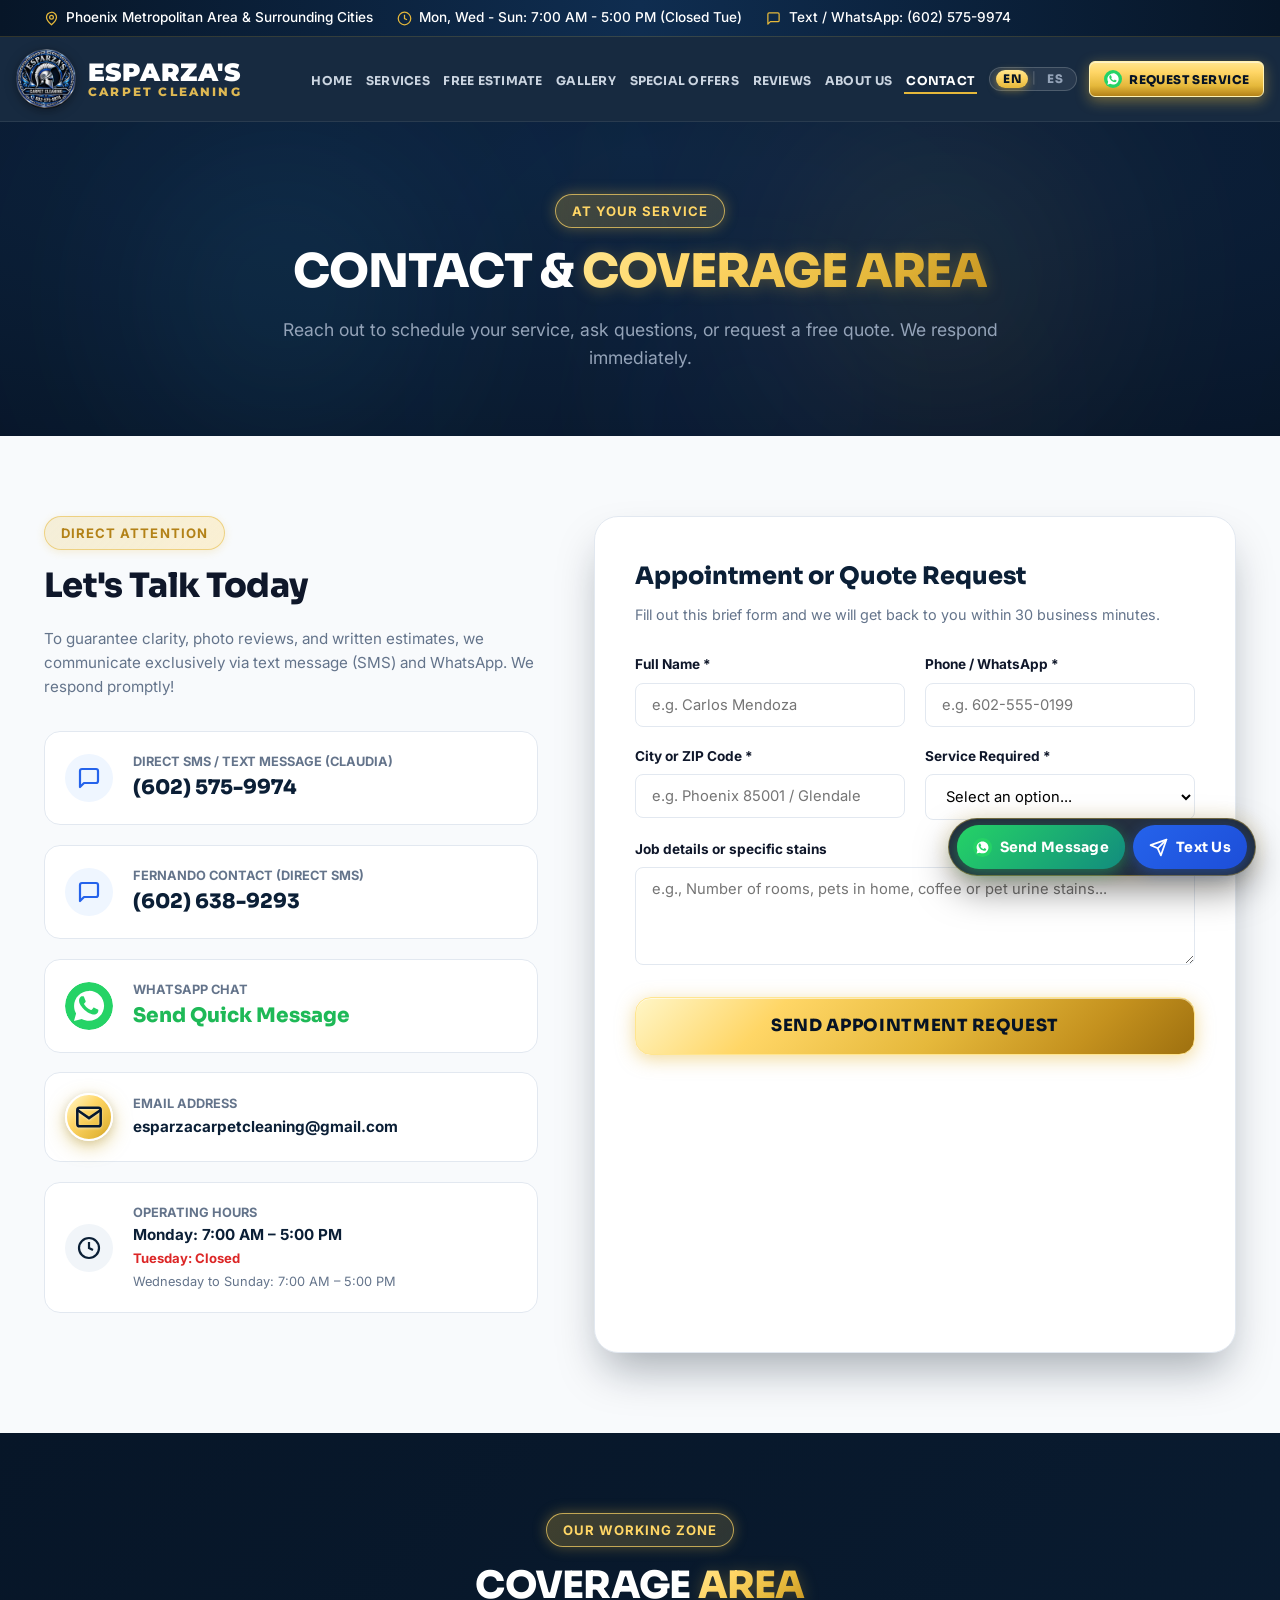
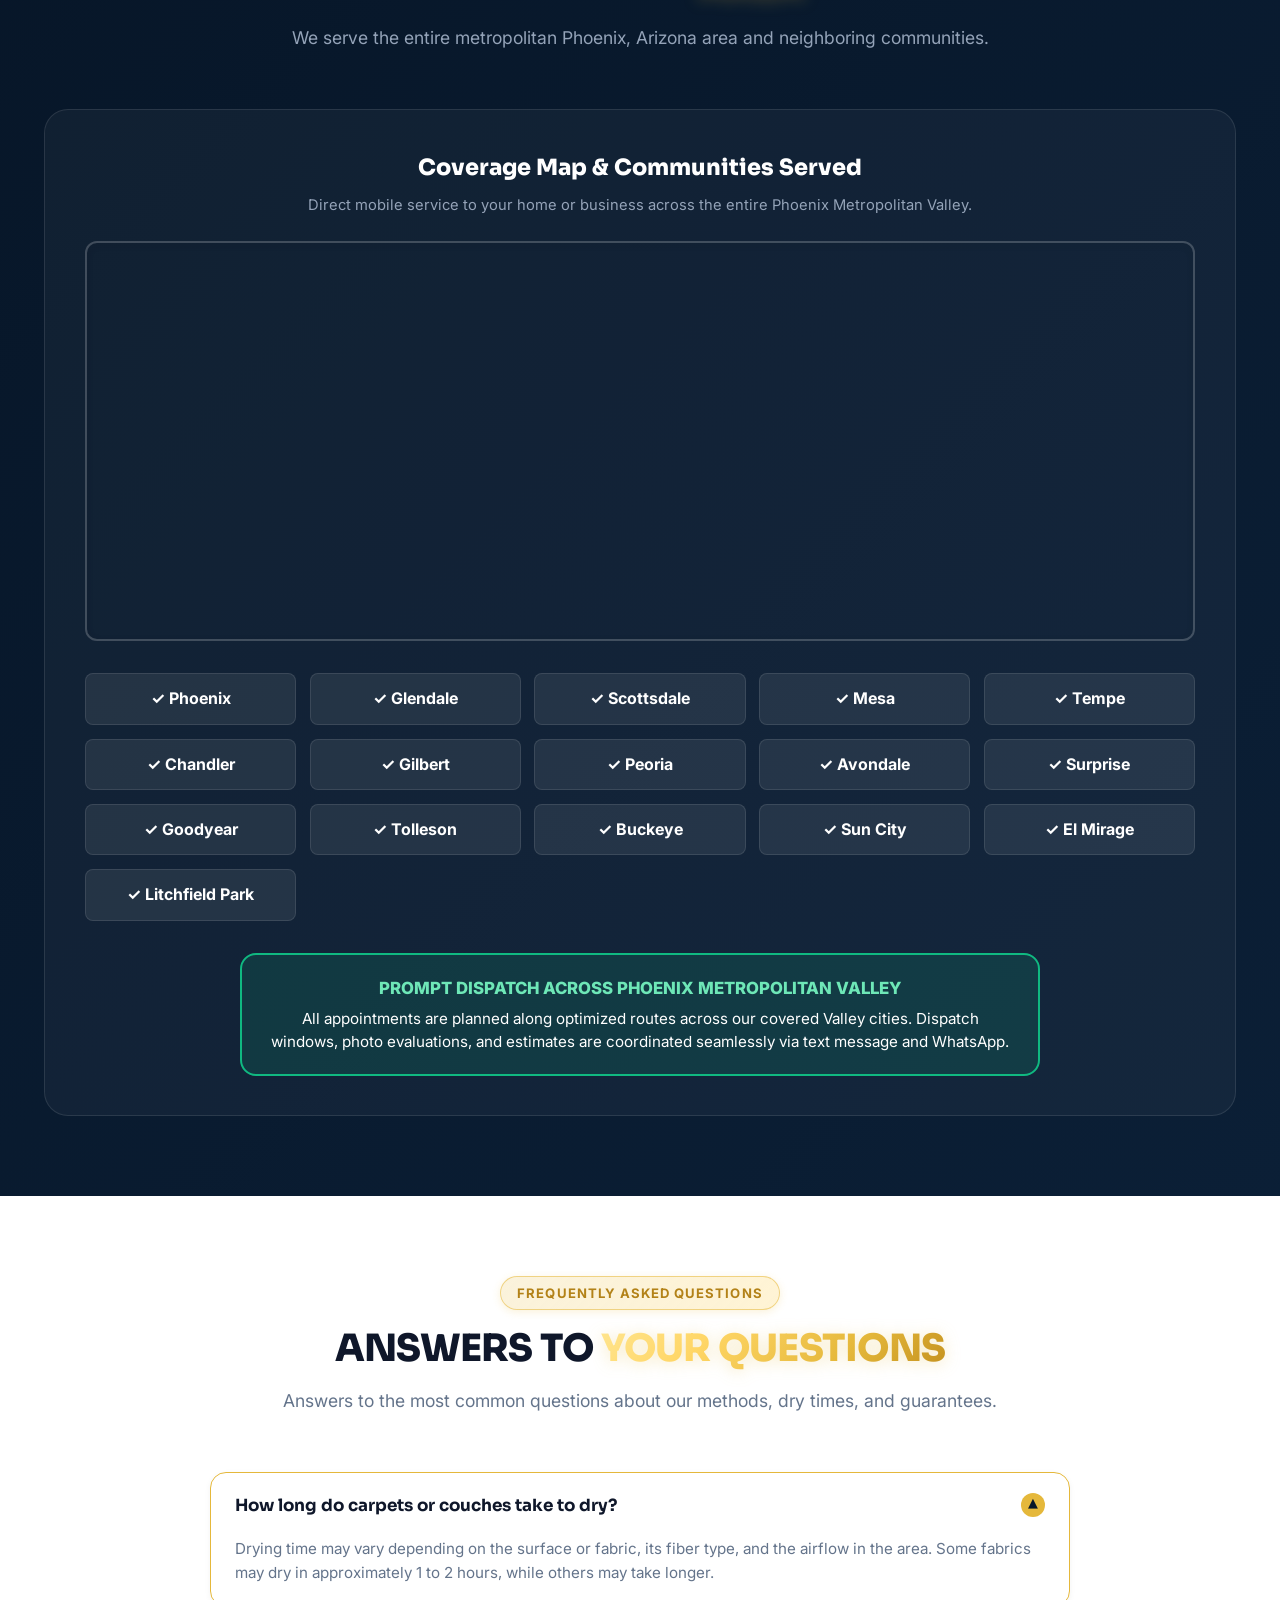
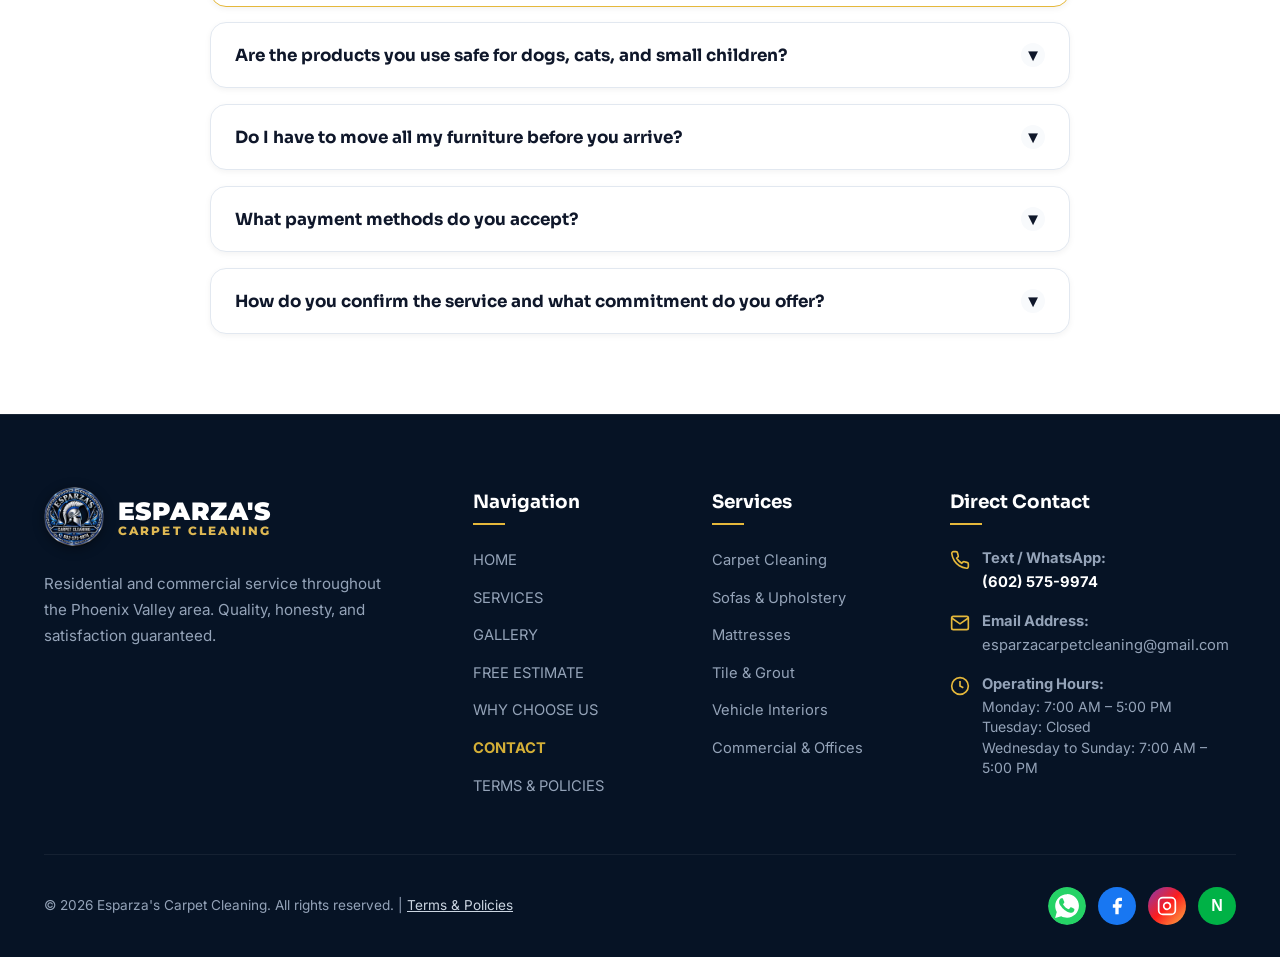
==== commit 932cf538: "Update contacto.html" ====
--- a/contacto.html
+++ b/contacto.html
@@ -188,10 +188,10 @@
                   <svg width="24" height="24" viewBox="0 0 24 24" fill="none" stroke="currentColor" stroke-width="2.2"><circle cx="12" cy="12" r="10"/><polyline points="12 6 12 12 16 14"/></svg>
                 </div>
                 <div>
-                  <div style="font-size: 0.8rem; font-weight: 700; color: var(--color-text-muted); text-transform: uppercase;" data-i18n="con_hours_label">Operating Hours</div>
-                  <div style="font-weight: 700; color: var(--color-primary); font-size: 0.95rem;" data-i18n="con_hours_val">Mon, Wed - Sun: 7:00 AM – 5:00 PM</div>
-                  <div style="font-size: 0.82rem; color: #DC2626; font-weight: 700;" data-i18n="con_hours_tue">Tuesday: CLOSED</div>
-                  <div style="font-size: 0.8rem; color: var(--color-text-muted); margin-top: 0.2rem;" data-i18n="con_hours_sun">Messages always answered promptly during working days</div>
+                  <div style="font-size: 0.8rem; font-weight: 700; color: var(--color-text-muted); text-transform: uppercase;" data-i18n="con_hours_label">Horario de atención</div>
+                  <div style="font-weight: 700; color: var(--color-primary); font-size: 0.95rem;" data-i18n="con_hours_val">Lunes: 7:00 a. m. – 5:00 p. m.</div>
+                  <div style="font-size: 0.82rem; color: #DC2626; font-weight: 700;" data-i18n="con_hours_tue">Martes: Cerrado</div>
+                  <div style="font-size: 0.8rem; color: var(--color-text-muted); margin-top: 0.2rem;" data-i18n="con_hours_sun">Miércoles a domingo: 7:00 a. m. – 5:00 p. m.</div>
                 </div>
               </div>
             </div>
@@ -328,6 +328,9 @@
               ✓ Buckeye
             </div>
             <div style="background: rgba(255, 255, 255, 0.08); padding: 0.75rem 1rem; border-radius: var(--radius-sm); text-align: center; font-weight: 700; color: #FFFFFF; border: 1px solid rgba(255,255,255,0.1);">
+              ✓ Sun City
+            </div>
+            <div style="background: rgba(255, 255, 255, 0.08); padding: 0.75rem 1rem; border-radius: var(--radius-sm); text-align: center; font-weight: 700; color: #FFFFFF; border: 1px solid rgba(255,255,255,0.1);">
               ✓ El Mirage
             </div>
             <div style="background: rgba(255, 255, 255, 0.08); padding: 0.75rem 1rem; border-radius: var(--radius-sm); text-align: center; font-weight: 700; color: #FFFFFF; border: 1px solid rgba(255,255,255,0.1);">
@@ -481,8 +484,12 @@
             <li class="footer-contact-item">
               <svg width="20" height="20" viewBox="0 0 24 24" fill="none" stroke="currentColor" stroke-width="2"><circle cx="12" cy="12" r="10"/><polyline points="12 6 12 12 16 14"/></svg>
               <div>
-                <strong data-i18n="footer_lbl_hours">Business Hours:</strong><br>
-                <span data-i18n="footer_hours_val">Mon, Wed - Sun: 7:00 AM - 5:00 PM (Closed Tue)</span>
+                <strong data-i18n="footer_lbl_hours">Horario de atención:</strong><br>
+                <div data-i18n="footer_hours_val" style="line-height:1.45; font-size:0.88rem;">
+                  Lunes: 7:00 a. m. – 5:00 p. m.<br>
+                  Martes: Cerrado<br>
+                  Miércoles a domingo: 7:00 a. m. – 5:00 p. m.
+                </div>
               </div>
             </li>
           </ul>
--- a/css/styles.css
+++ b/css/styles.css
@@ -0,0 +1,1084 @@
+/* ==========================================================================
+   Esparza's Carpet Cleaning - Global Stylesheet
+   Color Palette: Deep Navy (#0B1F36), Luxury Metallic Gold (#D4AF37), Clean White (#FFFFFF)
+   ========================================================================== */
+
+@import url('https://fonts.googleapis.com/css2?family=Montserrat:wght@400;600;700;800;900&family=Sora:wght@300;400;500;600;700;800;900&family=Inter:wght@300;400;500;600;700;800&family=Outfit:wght@400;600;800&display=swap');
+
+:root {
+  /* Brand Colors */
+  --color-primary-dark: #061325;
+  --color-primary: #0B1F36;
+  --color-primary-light: #133256;
+  --color-primary-alt: #1a4270;
+  --color-accent: #E5B83B;
+  --color-accent-hover: #F3C958;
+  --color-accent-bright: #FFE58F;
+  --color-accent-light: #FFF9E6;
+  --color-accent-dark: #B38218;
+  --color-accent-deep: #8C620B;
+  --color-accent-glow: rgba(229, 184, 59, 0.5);
+  --gold-gradient: linear-gradient(135deg, #FFF6C7 0%, #FFD666 25%, #E5B83B 55%, #C4911E 80%, #9E700F 100%);
+  --gold-metallic: linear-gradient(180deg, #FFF9D2 0%, #FFD700 25%, #E5B83B 60%, #B8860B 100%);
+  --gold-shimmer: linear-gradient(90deg, #E5B83B 0%, #FFF5C0 50%, #E5B83B 100%);
+  --gold-badge: linear-gradient(135deg, rgba(255, 246, 199, 0.25) 0%, rgba(229, 184, 59, 0.3) 50%, rgba(179, 130, 24, 0.22) 100%);
+
+  /* Functional Colors */
+  --color-whatsapp: #25D366;
+  --color-whatsapp-hover: #1eb957;
+  --color-phone: #2563EB;
+  --color-phone-hover: #1d4ed8;
+  --color-success: #10B981;
+  --color-star: #FBBF24;
+
+  /* Neutrals */
+  --color-bg-light: #F8FAFC;
+  --color-bg-card: #FFFFFF;
+  --color-border-light: #E2E8F0;
+  --color-text-dark: #0F172A;
+  --color-text-muted: #64748B;
+  --color-text-light: #F8FAFC;
+  --color-text-light-muted: #94A3B8;
+
+  /* Typography - Ultra-Modern 2026: Sora (Headings) + Inter (Body) */
+  --font-heading: 'Sora', 'Outfit', -apple-system, BlinkMacSystemFont, 'Segoe UI', Roboto, sans-serif;
+  --font-body: 'Inter', -apple-system, BlinkMacSystemFont, 'Segoe UI', Roboto, sans-serif;
+
+  /* Shadows */
+  --shadow-sm: 0 2px 6px rgba(0, 0, 0, 0.05);
+  --shadow-md: 0 6px 18px rgba(11, 31, 54, 0.08);
+  --shadow-lg: 0 14px 30px -6px rgba(11, 31, 54, 0.12), 0 8px 12px -6px rgba(11, 31, 54, 0.06);
+  --shadow-xl: 0 24px 45px -10px rgba(6, 19, 37, 0.35);
+  --shadow-glow: 0 0 30px var(--color-accent-glow);
+
+  /* Spacing & Radii */
+  --radius-sm: 8px;
+  --radius-md: 16px;
+  --radius-lg: 24px;
+  --radius-full: 9999px;
+  --transition-fast: 0.2s ease;
+  --transition-normal: 0.35s cubic-bezier(0.16, 1, 0.3, 1);
+  --transition-slow: 0.6s cubic-bezier(0.16, 1, 0.3, 1);
+}
+
+/* Reset & Base Setup */
+*, *::before, *::after {
+  box-sizing: border-box;
+  margin: 0;
+  padding: 0;
+}
+
+html {
+  scroll-behavior: smooth;
+  font-size: 16px;
+  overflow-x: hidden;
+  max-width: 100vw;
+  width: 100%;
+}
+
+body {
+  font-family: var(--font-body);
+  background-color: var(--color-bg-light);
+  color: var(--color-text-dark);
+  line-height: 1.6;
+  overflow-x: hidden;
+  max-width: 100vw;
+  width: 100%;
+  position: relative;
+  -webkit-font-smoothing: antialiased;
+}
+
+img, svg {
+  display: block;
+  max-width: 100%;
+}
+
+a {
+  text-decoration: none;
+  color: inherit;
+  transition: color var(--transition-fast);
+}
+
+button, input, select, textarea {
+  font-family: inherit;
+}
+
+/* Layout Utilities */
+.container {
+  width: 100%;
+  max-width: 1240px;
+  margin-left: auto;
+  margin-right: auto;
+  padding-left: 1.5rem;
+  padding-right: 1.5rem;
+}
+
+.section {
+  padding: 5rem 0;
+  position: relative;
+}
+
+.section-dark {
+  background-color: var(--color-primary);
+  color: var(--color-text-light);
+}
+
+.section-navy-gradient {
+  background: linear-gradient(180deg, var(--color-primary-dark) 0%, var(--color-primary) 50%, var(--color-primary-light) 100%);
+  color: var(--color-text-light);
+}
+
+.section-light {
+  background-color: var(--color-bg-light);
+}
+
+.section-white {
+  background-color: #FFFFFF;
+}
+
+/* Section Header Styles */
+.section-header {
+  text-align: center;
+  max-width: 760px;
+  margin: 0 auto 3.5rem auto;
+}
+
+.section-badge {
+  display: inline-flex;
+  align-items: center;
+  gap: 0.5rem;
+  padding: 0.35rem 1rem;
+  border-radius: var(--radius-full);
+  font-size: 0.82rem;
+  font-weight: 700;
+  text-transform: uppercase;
+  letter-spacing: 0.08em;
+  margin-bottom: 1rem;
+}
+
+.section-badge.gold {
+  background: linear-gradient(135deg, rgba(229, 184, 59, 0.18) 0%, rgba(255, 214, 102, 0.28) 100%);
+  color: #B38218;
+  border: 1px solid rgba(229, 184, 59, 0.55);
+  box-shadow: 0 2px 8px rgba(229, 184, 59, 0.2);
+}
+
+.section-dark .section-badge.gold {
+  background: linear-gradient(135deg, rgba(229, 184, 59, 0.25) 0%, rgba(255, 214, 102, 0.15) 100%);
+  color: #FFD666;
+  border: 1px solid rgba(255, 214, 102, 0.7);
+  box-shadow: 0 0 14px rgba(229, 184, 59, 0.35);
+}
+
+.section-title {
+  font-family: var(--font-heading);
+  font-size: 2.35rem;
+  font-weight: 800;
+  line-height: 1.2;
+  letter-spacing: -0.02em;
+  margin-bottom: 1rem;
+  color: var(--color-text-dark);
+}
+
+.section-dark .section-title {
+  color: #FFFFFF;
+}
+
+.section-title span.highlight {
+  background: linear-gradient(135deg, #FFE58F 0%, #FFD666 30%, #E5B83B 70%, #C4911E 100%);
+  -webkit-background-clip: text;
+  -webkit-text-fill-color: transparent;
+  filter: drop-shadow(0 2px 8px rgba(229, 184, 59, 0.3));
+}
+
+.section-subtitle {
+  font-size: 1.1rem;
+  color: var(--color-text-muted);
+}
+
+.section-dark .section-subtitle {
+  color: var(--color-text-light-muted);
+}
+
+/* Buttons */
+.btn {
+  display: inline-flex;
+  align-items: center;
+  justify-content: center;
+  gap: 0.65rem;
+  padding: 0.85rem 1.85rem;
+  border-radius: var(--radius-md);
+  font-family: var(--font-heading);
+  font-weight: 700;
+  font-size: 0.95rem;
+  text-transform: uppercase;
+  letter-spacing: 0.04em;
+  cursor: pointer;
+  transition: all var(--transition-normal);
+  border: none;
+  text-align: center;
+}
+
+.btn-primary {
+  position: relative;
+  overflow: hidden;
+  background: linear-gradient(135deg, #FFF6C7 0%, #FFD666 25%, #E5B83B 55%, #C4911E 80%, #9E700F 100%);
+  color: #061325;
+  font-weight: 800;
+  border: 1px solid #FFE58F;
+  box-shadow: 0 4px 18px rgba(229, 184, 59, 0.5), inset 0 1px 0 rgba(255, 255, 255, 0.6);
+  transition: all var(--transition-normal);
+}
+
+.btn-primary::after {
+  content: '';
+  position: absolute;
+  top: -50%;
+  left: -70%;
+  width: 45%;
+  height: 200%;
+  background: linear-gradient(to right, rgba(255, 255, 255, 0) 0%, rgba(255, 255, 255, 0.6) 50%, rgba(255, 255, 255, 0) 100%);
+  transform: rotate(30deg);
+  animation: btnShimmer 3.5s infinite cubic-bezier(0.4, 0, 0.2, 1);
+  pointer-events: none;
+}
+
+@keyframes btnShimmer {
+  0% { left: -70%; }
+  30% { left: 150%; }
+  100% { left: 150%; }
+}
+
+.btn-primary:hover {
+  background: linear-gradient(135deg, #FFFFFF 0%, #FFE58F 25%, #F3C958 60%, #C4911E 100%);
+  color: #061325;
+  transform: translateY(-3px) scale(1.02);
+  box-shadow: 0 10px 30px rgba(229, 184, 59, 0.7), inset 0 1px 0 rgba(255, 255, 255, 0.85);
+}
+
+.btn-secondary {
+  background-color: rgba(255, 255, 255, 0.05);
+  color: #FFFFFF;
+  border: 2px solid rgba(255, 255, 255, 0.25);
+  backdrop-filter: blur(8px);
+}
+
+.btn-secondary:hover {
+  border-color: #FFFFFF;
+  background-color: rgba(255, 255, 255, 0.15);
+  transform: translateY(-3px);
+  box-shadow: 0 8px 20px rgba(255, 255, 255, 0.1);
+}
+
+.btn-whatsapp {
+  background: linear-gradient(135deg, #25D366 0%, #128C7E 100%);
+  color: #FFFFFF;
+  box-shadow: 0 4px 16px rgba(37, 211, 102, 0.35);
+}
+
+.btn-whatsapp:hover {
+  background: linear-gradient(135deg, #34D399 0%, #059669 100%);
+  color: #FFFFFF;
+  transform: translateY(-3px) scale(1.02);
+  box-shadow: 0 10px 25px rgba(37, 211, 102, 0.5);
+}
+
+.btn-outline-gold {
+  background-color: transparent;
+  color: #FFD666;
+  border: 2px solid #E5B83B;
+  box-shadow: 0 0 14px rgba(229, 184, 59, 0.25);
+}
+
+.btn-outline-gold:hover {
+  background: linear-gradient(135deg, #FFF4C2 0%, #FFD666 30%, #E5B83B 100%);
+  color: #061325;
+  border-color: #FFE58F;
+  transform: translateY(-3px);
+  box-shadow: 0 8px 24px rgba(229, 184, 59, 0.65);
+}
+
+.btn-lg {
+  padding: 1.1rem 2.2rem;
+  font-size: 1.05rem;
+  border-radius: var(--radius-md);
+}
+
+/* ==========================================================================
+   HEADER & NAVBAR
+   ========================================================================== */
+.site-header {
+  position: sticky;
+  top: 0;
+  left: 0;
+  width: 100%;
+  z-index: 1000;
+  background-color: rgba(11, 31, 54, 0.95);
+  backdrop-filter: blur(12px);
+  -webkit-backdrop-filter: blur(12px);
+  border-bottom: 1px solid rgba(255, 255, 255, 0.08);
+  transition: all var(--transition-normal);
+}
+
+.site-header.scrolled {
+  background-color: rgba(7, 22, 40, 0.98);
+  box-shadow: 0 4px 20px rgba(0, 0, 0, 0.35);
+  border-bottom-color: rgba(212, 175, 55, 0.2);
+}
+
+.site-header .container.header-inner,
+.header-inner {
+  display: flex;
+  align-items: center;
+  justify-content: space-between;
+  gap: clamp(1rem, 2vw, 2.5rem);
+  height: 84px;
+  max-width: 1560px !important;
+  width: 100%;
+  padding-left: clamp(1rem, 2.5vw, 2.5rem);
+  padding-right: clamp(1rem, 2.5vw, 2.5rem);
+}
+
+/* Brand Logo */
+.site-header .brand-logo,
+.brand-logo {
+  display: inline-flex;
+  align-items: center;
+  gap: 0.75rem;
+  text-decoration: none;
+  flex-shrink: 0 !important;
+  margin-right: clamp(1rem, 2.2vw, 2.75rem) !important;
+}
+
+.site-header .brand-logo img,
+.brand-logo img {
+  width: 60px !important;
+  height: 60px !important;
+  object-fit: contain;
+  filter: drop-shadow(0 2px 6px rgba(0,0,0,0.4));
+  flex-shrink: 0;
+}
+
+.logo-symbol {
+  width: 44px;
+  height: 44px;
+  border-radius: 50%;
+  background: linear-gradient(135deg, #133A64 0%, #071A30 100%);
+  border: 2px solid var(--color-accent);
+  display: flex;
+  align-items: center;
+  justify-content: center;
+  box-shadow: 0 0 15px rgba(212, 175, 55, 0.25);
+  flex-shrink: 0;
+}
+
+.logo-text-group {
+  display: flex;
+  flex-direction: column;
+}
+
+.site-header .logo-main-text,
+.logo-main-text {
+  font-family: 'Montserrat', 'Outfit', var(--font-heading);
+  font-size: clamp(1.35rem, 3.8vw, 1.55rem) !important;
+  font-weight: 900;
+  letter-spacing: 0.02em;
+  color: #FFFFFF;
+  text-transform: uppercase;
+  line-height: 1.05;
+  white-space: nowrap;
+}
+
+.site-header .logo-sub-text,
+.logo-sub-text {
+  font-family: 'Montserrat', 'Outfit', var(--font-heading);
+  font-size: clamp(0.68rem, 1.8vw, 0.76rem) !important;
+  font-weight: 800;
+  letter-spacing: 0.18em;
+  color: #DEB853;
+  text-transform: uppercase;
+  line-height: 1.1;
+  white-space: nowrap;
+}
+
+/* Nav Menu */
+.main-nav {
+  display: flex;
+  align-items: center;
+  gap: clamp(0.75rem, 1.3vw, 1.65rem);
+  flex-shrink: 1;
+}
+
+.nav-links {
+  display: flex;
+  align-items: center;
+  gap: clamp(0.45rem, 0.85vw, 1.15rem);
+  list-style: none;
+  margin: 0;
+  padding: 0;
+}
+
+.nav-link {
+  font-family: var(--font-heading);
+  font-size: clamp(0.76rem, 0.8vw, 0.85rem);
+  font-weight: 700;
+  text-transform: uppercase;
+  letter-spacing: 0.025em;
+  color: #CBD5E1;
+  padding: 0.45rem 0.2rem;
+  position: relative;
+  white-space: nowrap; /* Prevents awkward 2-line wraps */
+  transition: color var(--transition-fast);
+}
+
+.nav-link::after {
+  content: '';
+  position: absolute;
+  bottom: 0;
+  left: 0;
+  width: 0%;
+  height: 2px;
+  background-color: var(--color-accent);
+  transition: width var(--transition-normal);
+}
+
+.nav-link:hover,
+.nav-link.active {
+  color: #FFFFFF;
+}
+
+.nav-link:hover::after,
+.nav-link.active::after {
+  width: 100%;
+}
+
+.nav-cta-btn {
+  padding: 0.55rem 1.2rem;
+  font-size: 0.82rem;
+}
+
+.btn-nav-gold {
+  display: inline-flex;
+  align-items: center;
+  gap: 0.45rem;
+  padding: 0.52rem 1.15rem;
+  background: linear-gradient(180deg, #FFE58F 0%, #FFD666 30%, #E5B83B 70%, #B38218 100%);
+  color: #061325 !important;
+  font-family: var(--font-heading);
+  font-size: 0.78rem;
+  font-weight: 800;
+  letter-spacing: 0.035em;
+  text-transform: uppercase;
+  border-radius: 6px;
+  border: 1px solid #FFF2B2;
+  box-shadow: 0 4px 14px rgba(229, 184, 59, 0.45), inset 0 1px 0 rgba(255, 255, 255, 0.5);
+  text-shadow: none;
+  text-decoration: none;
+  transition: all var(--transition-normal);
+  white-space: nowrap;
+  flex-shrink: 0;
+}
+
+.btn-nav-gold svg {
+  width: 18px;
+  height: 18px;
+  flex-shrink: 0;
+}
+
+.btn-nav-gold:hover {
+  transform: translateY(-2px);
+  box-shadow: 0 6px 24px rgba(229, 184, 59, 0.75), inset 0 1px 0 rgba(255, 255, 255, 0.8);
+  background: linear-gradient(180deg, #FFFFFF 0%, #FFE58F 30%, #F3C958 70%, #C4911E 100%);
+}
+
+/* Language Switcher */
+.lang-switch-container {
+  display: inline-flex;
+  align-items: center;
+  background: rgba(255, 255, 255, 0.07);
+  border: 1px solid rgba(255, 255, 255, 0.18);
+  border-radius: 20px;
+  padding: 2px 6px;
+  gap: 4px;
+  flex-shrink: 0;
+}
+
+.lang-btn {
+  background: none;
+  border: none;
+  color: #94A3B8;
+  font-family: var(--font-heading);
+  font-size: 0.74rem;
+  font-weight: 800;
+  letter-spacing: 0.04em;
+  padding: 2px 7px;
+  border-radius: 12px;
+  cursor: pointer;
+  transition: all var(--transition-fast);
+}
+
+.lang-btn:hover {
+  color: #FFFFFF;
+}
+
+.lang-btn.active {
+  background: linear-gradient(180deg, #FFE58F 0%, #FFD666 40%, #E5B83B 100%);
+  color: #061325;
+  font-weight: 900;
+  box-shadow: 0 2px 8px rgba(229, 184, 59, 0.5);
+}
+
+.lang-separator {
+  color: rgba(255, 255, 255, 0.25);
+  font-size: 0.7rem;
+  user-select: none;
+}
+
+.header-brand-spartan {
+  display: flex;
+  align-items: center;
+  text-decoration: none;
+}
+
+.header-brand-spartan img {
+  height: 56px;
+  width: auto;
+  max-width: 320px;
+  display: block;
+}
+
+/* Mobile Toggle */
+.mobile-toggle-btn {
+  display: none;
+  background: none;
+  border: none;
+  color: #FFFFFF;
+  cursor: pointer;
+  padding: 0.5rem;
+  font-size: 1.5rem;
+}
+
+/* Mobile Drawer */
+.mobile-menu-drawer {
+  position: fixed;
+  top: 84px;
+  left: 0;
+  width: 100%;
+  height: calc(100vh - 84px);
+  background-color: var(--color-primary-dark);
+  padding: 2rem 1.5rem;
+  display: flex;
+  flex-direction: column;
+  gap: 1.5rem;
+  transform: translateX(-100%);
+  transition: transform var(--transition-normal);
+  z-index: 999;
+  overflow-y: auto;
+}
+
+.mobile-menu-drawer.is-open {
+  transform: translateX(0);
+}
+
+.mobile-nav-links {
+  list-style: none;
+  display: flex;
+  flex-direction: column;
+  gap: 1.2rem;
+}
+
+.mobile-nav-links .nav-link {
+  font-size: 1.25rem;
+  display: block;
+  padding: 0.5rem 0;
+  border-bottom: 1px solid rgba(255, 255, 255, 0.08);
+}
+
+/* Top Banner Bar */
+.top-notice-bar {
+  background: linear-gradient(90deg, #071628 0%, #0F2D50 50%, #071628 100%);
+  color: #FFFFFF;
+  font-size: 0.85rem;
+  padding: 0.45rem 1rem;
+  border-bottom: 1px solid rgba(212, 175, 55, 0.2);
+  display: flex;
+  justify-content: space-between;
+  align-items: center;
+}
+
+.top-notice-info {
+  display: flex;
+  align-items: center;
+  gap: 1.5rem;
+  margin: 0 auto;
+}
+
+.top-notice-item {
+  display: inline-flex;
+  align-items: center;
+  gap: 0.45rem;
+  font-weight: 500;
+}
+
+.top-notice-item svg {
+  color: var(--color-accent);
+}
+
+/* ==========================================================================
+   FOOTER
+   ========================================================================== */
+.site-footer {
+  background-color: var(--color-primary-dark);
+  color: var(--color-text-light-muted);
+  padding-top: 4.5rem;
+  padding-bottom: 2rem;
+  border-top: 1px solid rgba(255, 255, 255, 0.08);
+}
+
+.footer-grid {
+  display: grid;
+  grid-template-columns: 2fr 1fr 1fr 1.5fr;
+  gap: 3rem;
+  margin-bottom: 3.5rem;
+}
+
+.footer-brand p {
+  margin-top: 1rem;
+  font-size: 0.95rem;
+  line-height: 1.7;
+  max-width: 340px;
+}
+
+.footer-col-title {
+  font-family: var(--font-heading);
+  font-size: 1.15rem;
+  font-weight: 700;
+  color: #FFFFFF;
+  margin-bottom: 1.4rem;
+  position: relative;
+  padding-bottom: 0.5rem;
+}
+
+.footer-col-title::after {
+  content: '';
+  position: absolute;
+  bottom: 0;
+  left: 0;
+  width: 32px;
+  height: 2px;
+  background-color: var(--color-accent);
+}
+
+.footer-nav-list {
+  list-style: none;
+  display: flex;
+  flex-direction: column;
+  gap: 0.75rem;
+}
+
+.footer-nav-list a {
+  color: var(--color-text-light-muted);
+  font-size: 0.92rem;
+  transition: color var(--transition-fast), transform var(--transition-fast);
+  display: inline-block;
+}
+
+.footer-nav-list a:hover {
+  color: var(--color-accent);
+  transform: translateX(4px);
+}
+
+.footer-contact-list {
+  list-style: none;
+  display: flex;
+  flex-direction: column;
+  gap: 1rem;
+}
+
+.footer-contact-item {
+  display: flex;
+  align-items: flex-start;
+  gap: 0.75rem;
+  font-size: 0.92rem;
+}
+
+.footer-contact-item svg {
+  color: var(--color-accent);
+  flex-shrink: 0;
+  margin-top: 0.2rem;
+}
+
+.footer-bottom {
+  padding-top: 2rem;
+  border-top: 1px solid rgba(255, 255, 255, 0.06);
+  display: flex;
+  justify-content: space-between;
+  align-items: center;
+  font-size: 0.85rem;
+  flex-wrap: wrap;
+  gap: 1rem;
+}
+
+.footer-social-links {
+  display: flex;
+  align-items: center;
+  gap: 0.85rem;
+}
+
+.social-icon-btn {
+  width: 38px;
+  height: 38px;
+  border-radius: 50%;
+  background-color: rgba(255, 255, 255, 0.06);
+  display: flex;
+  align-items: center;
+  justify-content: center;
+  color: #FFFFFF;
+  transition: all var(--transition-fast);
+}
+
+.social-icon-btn:hover {
+  background-color: var(--color-accent);
+  color: #071628;
+  transform: translateY(-3px);
+}
+
+/* ==========================================================================
+   STICKY FLOATING ACTIONS DOCK (WhatsApp & Direct Call - Ultra-Modern 2026)
+   ========================================================================== */
+.floating-actions-dock {
+  position: fixed;
+  bottom: 24px;
+  right: 24px;
+  z-index: 1050;
+  display: flex;
+  align-items: center;
+  gap: 8px;
+  background: rgba(6, 19, 37, 0.88);
+  backdrop-filter: blur(18px);
+  -webkit-backdrop-filter: blur(18px);
+  padding: 6px 8px;
+  border-radius: var(--radius-full);
+  border: 1px solid rgba(229, 184, 59, 0.4);
+  box-shadow: 0 16px 36px -4px rgba(0, 0, 0, 0.5), 0 0 20px rgba(229, 184, 59, 0.22);
+  animation: floatDockEntrance 0.75s cubic-bezier(0.16, 1, 0.3, 1) backwards;
+}
+
+@keyframes floatDockEntrance {
+  0% { transform: translateY(30px) scale(0.92); opacity: 0; }
+  100% { transform: translateY(0) scale(1); opacity: 1; }
+}
+
+.dock-btn {
+  display: inline-flex;
+  align-items: center;
+  justify-content: center;
+  gap: 8px;
+  height: 44px;
+  padding: 0 16px;
+  border-radius: var(--radius-full);
+  font-family: var(--font-heading);
+  font-weight: 700;
+  font-size: 0.88rem;
+  letter-spacing: 0.02em;
+  color: #FFFFFF;
+  text-decoration: none;
+  cursor: pointer;
+  border: none;
+  white-space: nowrap;
+  transition: all 0.25s cubic-bezier(0.16, 1, 0.3, 1);
+  position: relative;
+  overflow: hidden;
+}
+
+/* Schedule button: Emerald Green with pulse & shimmer */
+.dock-btn-schedule {
+  background: linear-gradient(135deg, #25D366 0%, #128C7E 100%);
+  box-shadow: 0 4px 14px rgba(37, 211, 102, 0.4);
+}
+
+.dock-btn-schedule::before {
+  content: '';
+  position: absolute;
+  inset: -3px;
+  border-radius: var(--radius-full);
+  background: rgba(37, 211, 102, 0.35);
+  z-index: -1;
+  animation: pulseDockGlow 2.5s infinite cubic-bezier(0.25, 1, 0.5, 1);
+}
+
+@keyframes pulseDockGlow {
+  0% { transform: scale(0.96); opacity: 0.8; }
+  60% { transform: scale(1.15); opacity: 0; }
+  100% { transform: scale(1.15); opacity: 0; }
+}
+
+.dock-btn-schedule:hover {
+  transform: translateY(-2px) scale(1.03);
+  box-shadow: 0 8px 22px rgba(37, 211, 102, 0.6);
+  color: #FFFFFF;
+}
+
+/* Call button: Royal Sapphire gradient */
+.dock-btn-call {
+  background: linear-gradient(135deg, #2563EB 0%, #1D4ED8 100%);
+  box-shadow: 0 4px 14px rgba(37, 99, 235, 0.4);
+}
+
+.dock-btn-call:hover {
+  transform: translateY(-2px) scale(1.03);
+  box-shadow: 0 8px 22px rgba(37, 99, 235, 0.6);
+  color: #FFFFFF;
+}
+
+.dock-btn-icon {
+  width: 19px;
+  height: 19px;
+  flex-shrink: 0;
+}
+
+.dock-btn-label {
+  font-weight: 700;
+  display: inline-block;
+  color: #FFFFFF;
+}
+
+/* Legacy floating fallback */
+.floating-actions-container {
+  position: fixed;
+  bottom: 24px;
+  right: 24px;
+  z-index: 1050;
+  display: flex;
+  flex-direction: column;
+  gap: 12px;
+}
+.floating-btn {
+  display: flex;
+  align-items: center;
+  gap: 10px;
+  padding: 12px 18px;
+  border-radius: var(--radius-full);
+  color: #FFFFFF;
+  font-family: var(--font-heading);
+  font-weight: 700;
+  font-size: 0.9rem;
+  box-shadow: 0 8px 24px rgba(0, 0, 0, 0.35);
+  transition: all var(--transition-normal);
+  cursor: pointer;
+  border: none;
+  text-decoration: none;
+}
+.floating-btn.btn-whatsapp-float {
+  background: linear-gradient(135deg, #25D366 0%, #128C7E 100%);
+}
+.floating-btn.btn-phone-float {
+  background: linear-gradient(135deg, #2563EB 0%, #1D4ED8 100%);
+}
+.floating-btn-icon {
+  width: 22px;
+  height: 22px;
+  flex-shrink: 0;
+}
+.floating-btn-text {
+  letter-spacing: 0.02em;
+}
+
+/* ==========================================================================
+   WAVE DIVIDER
+   ========================================================================== */
+.wave-divider {
+  width: 100%;
+  overflow: hidden;
+  line-height: 0;
+}
+
+.wave-divider svg {
+  display: block;
+  width: calc(100% + 1.3px);
+  height: 48px;
+}
+
+/* ==========================================================================
+   RESPONSIVE BREAKPOINTS
+   ========================================================================== */
+/* Medium desktop/laptop smooth navbar breathing room */
+@media (max-width: 1280px) and (min-width: 1081px) {
+  .site-header .container.header-inner,
+  .header-inner {
+    padding-left: 1rem;
+    padding-right: 1rem;
+    gap: 0.75rem;
+  }
+  .site-header .brand-logo,
+  .brand-logo {
+    margin-right: 0.75rem !important;
+  }
+  .nav-links {
+    gap: 0.55rem;
+  }
+  .nav-link {
+    font-size: 0.76rem;
+    letter-spacing: 0.02em;
+    padding: 0.35rem 0.15rem;
+  }
+  .main-nav {
+    gap: 0.75rem;
+  }
+  .btn-nav-gold {
+    padding: 0.48rem 0.85rem;
+    font-size: 0.75rem;
+  }
+}
+
+@media (max-width: 1080px) {
+  .main-nav {
+    display: none;
+  }
+
+  .mobile-toggle-btn {
+    display: block;
+  }
+
+  .top-notice-bar {
+    display: none;
+  }
+}
+
+@media (max-width: 1024px) {
+  .footer-grid {
+    grid-template-columns: 1fr 1fr;
+    gap: 2.5rem;
+  }
+
+  .section-title {
+    font-size: 2.1rem;
+  }
+}
+
+@media (max-width: 860px) {
+  .footer-grid {
+    grid-template-columns: 1fr;
+    gap: 2rem;
+  }
+
+  body {
+    padding-bottom: 75px;
+  }
+
+  .floating-actions-dock {
+    bottom: 14px;
+    right: 12px;
+    padding: 5px 6px;
+    gap: 6px;
+  }
+
+  .dock-btn {
+    height: 40px;
+    padding: 0 13px;
+    font-size: 0.82rem;
+    gap: 6px;
+  }
+
+  .dock-btn-icon {
+    width: 17px;
+    height: 17px;
+  }
+
+  .floating-actions-container {
+    bottom: 16px;
+    right: 16px;
+  }
+
+  .floating-btn-text {
+    display: none;
+  }
+
+  .floating-btn {
+    width: 52px;
+    height: 52px;
+    padding: 0;
+    justify-content: center;
+    border-radius: 50%;
+  }
+
+  .section-title {
+    font-size: 1.85rem;
+  }
+}
+
+/* ==========================================================================
+   SCROLL REVEAL & ORGANIC MOTION UTILITIES
+   ========================================================================== */
+.reveal-on-scroll {
+  opacity: 0;
+  transform: translateY(28px);
+  transition: opacity 0.75s cubic-bezier(0.16, 1, 0.3, 1), transform 0.75s cubic-bezier(0.16, 1, 0.3, 1);
+  will-change: opacity, transform;
+}
+
+.reveal-on-scroll.is-visible {
+  opacity: 1;
+  transform: translateY(0);
+}
+
+.reveal-fade {
+  opacity: 0;
+  transition: opacity 0.8s ease;
+}
+
+.reveal-fade.is-visible {
+  opacity: 1;
+}
+
+.stagger-1 { transition-delay: 0.08s; }
+.stagger-2 { transition-delay: 0.16s; }
+.stagger-3 { transition-delay: 0.24s; }
+.stagger-4 { transition-delay: 0.32s; }
+.stagger-5 { transition-delay: 0.40s; }
+.stagger-6 { transition-delay: 0.48s; }
+.stagger-7 { transition-delay: 0.56s; }
+
+/* Organic Ambient Glowing Orbs */
+.ambient-glow-orb {
+  position: absolute;
+  border-radius: 50%;
+  filter: blur(100px);
+  pointer-events: none;
+  z-index: 0;
+  opacity: 0.15;
+  mix-blend-mode: screen;
+}
+
+.orb-amber {
+  background: radial-gradient(circle, #E5B83B 0%, rgba(229, 184, 59, 0) 70%);
+  animation: floatOrbAmber 12s ease-in-out infinite alternate;
+}
+
+.orb-azure {
+  background: radial-gradient(circle, #38BDF8 0%, rgba(56, 189, 248, 0) 70%);
+  animation: floatOrbAzure 15s ease-in-out infinite alternate;
+}
+
+.orb-navy {
+  background: radial-gradient(circle, #1E40AF 0%, rgba(30, 64, 175, 0) 70%);
+  animation: floatOrbNavy 18s ease-in-out infinite alternate;
+}
+
+@keyframes floatOrbAmber {
+  0% { transform: translate(0, 0) scale(1); }
+  50% { transform: translate(45px, -35px) scale(1.12); }
+  100% { transform: translate(-30px, 25px) scale(0.92); }
+}
+
+@keyframes floatOrbAzure {
+  0% { transform: translate(0, 0) scale(1); }
+  50% { transform: translate(-50px, 40px) scale(1.15); }
+  100% { transform: translate(35px, -30px) scale(0.9); }
+}
+
+@keyframes floatOrbNavy {
+  0% { transform: translate(0, 0) scale(1); }
+  100% { transform: translate(30px, 40px) scale(1.08); }
+}
+
--- a/css/components.css
+++ b/css/components.css
@@ -0,0 +1,3231 @@
+/* ==========================================================================
+   Esparza's Carpet Cleaning - Components Stylesheet
+   ========================================================================== */
+
+/* --------------------------------------------------------------------------
+   1. BEFORE & AFTER INTERACTIVE SLIDER
+   -------------------------------------------------------------------------- */
+.before-after-container {
+  position: relative;
+  width: 100%;
+  border-radius: var(--radius-lg);
+  overflow: hidden;
+  box-shadow: var(--shadow-xl);
+  user-select: none;
+  touch-action: pan-y;
+  background-color: #071628;
+}
+
+.ba-aspect-hero {
+  height: 520px;
+}
+
+.ba-aspect-card {
+  height: 340px;
+}
+
+.ba-aspect-gallery {
+  height: 380px;
+}
+
+.ba-image {
+  position: absolute;
+  top: 0;
+  left: 0;
+  width: 100%;
+  height: 100%;
+  object-fit: cover;
+}
+
+.ba-image-before {
+  z-index: 1;
+}
+
+.ba-image-after {
+  z-index: 2;
+  clip-path: polygon(50% 0, 100% 0, 100% 100%, 50% 100%);
+  transition: none;
+}
+
+.ba-label {
+  position: absolute;
+  top: 20px;
+  z-index: 5;
+  padding: 6px 14px;
+  background: rgba(11, 31, 54, 0.85);
+  border: 1px solid rgba(255, 255, 255, 0.2);
+  backdrop-filter: blur(8px);
+  color: #FFFFFF;
+  font-family: var(--font-heading);
+  font-size: 0.82rem;
+  font-weight: 800;
+  letter-spacing: 0.1em;
+  text-transform: uppercase;
+  border-radius: var(--radius-sm);
+  pointer-events: none;
+}
+
+.ba-label-before {
+  left: 20px;
+}
+
+.ba-label-after {
+  right: 20px;
+  background: rgba(19, 50, 86, 0.85);
+  border-color: rgba(212, 175, 55, 0.4);
+}
+
+/* Slider Handle */
+.ba-handle {
+  position: absolute;
+  top: 0;
+  bottom: 0;
+  left: 50%;
+  width: 4px;
+  background-color: #FFFFFF;
+  z-index: 10;
+  cursor: ew-resize;
+  transform: translateX(-50%);
+  box-shadow: 0 0 12px rgba(0, 0, 0, 0.5);
+}
+
+.ba-handle-button {
+  position: absolute;
+  top: 50%;
+  left: 50%;
+  width: 50px;
+  height: 50px;
+  transform: translate(-50%, -50%);
+  background-color: #FFFFFF;
+  border-radius: 50%;
+  box-shadow: 0 4px 20px rgba(0, 0, 0, 0.45);
+  display: flex;
+  align-items: center;
+  justify-content: center;
+  color: var(--color-primary);
+  font-size: 1.1rem;
+  pointer-events: none;
+  border: 3px solid var(--color-accent);
+  transition: transform var(--transition-fast);
+}
+
+.ba-handle-button::before {
+  content: '';
+  position: absolute;
+  inset: -8px;
+  border-radius: 50%;
+  border: 2px solid rgba(212, 175, 55, 0.7);
+  animation: knobPulse 2.2s infinite ease-out;
+}
+
+@keyframes knobPulse {
+  0% { transform: scale(0.85); opacity: 1; }
+  100% { transform: scale(1.45); opacity: 0; }
+}
+
+.ba-handle-arrows {
+  display: flex;
+  align-items: center;
+  gap: 2px;
+  color: var(--color-primary);
+}
+
+.ba-drag-hint {
+  position: absolute;
+  bottom: 24px;
+  left: 50%;
+  transform: translateX(-50%);
+  z-index: 12;
+  background: rgba(6, 19, 37, 0.88);
+  border: 1px solid rgba(212, 175, 55, 0.5);
+  backdrop-filter: blur(10px);
+  -webkit-backdrop-filter: blur(10px);
+  padding: 8px 18px;
+  border-radius: var(--radius-full);
+  color: #FFFFFF;
+  font-family: var(--font-heading);
+  font-size: 0.85rem;
+  font-weight: 700;
+  display: flex;
+  align-items: center;
+  gap: 8px;
+  box-shadow: 0 8px 24px rgba(0, 0, 0, 0.5);
+  pointer-events: none;
+  animation: hintBounce 2.6s infinite ease-in-out;
+  transition: opacity 0.5s ease, transform 0.5s ease;
+}
+
+.ba-drag-hint.is-hidden {
+  opacity: 0;
+  transform: translateX(-50%) translateY(10px);
+  pointer-events: none;
+}
+
+@keyframes hintBounce {
+  0%, 100% { transform: translateX(-50%) translateY(0); }
+  50% { transform: translateX(-50%) translateY(-6px); }
+}
+
+/* Range input overlay for full accessibility */
+.ba-range-input {
+  position: absolute;
+  top: 0;
+  left: 0;
+  width: 100%;
+  height: 100%;
+  opacity: 0;
+  cursor: ew-resize;
+  z-index: 20;
+  margin: 0;
+}
+
+/* --------------------------------------------------------------------------
+   2. HERO IMMERSIVE FULL-BLEED COMPONENT (EXACT TO USER SCREENSHOT)
+   -------------------------------------------------------------------------- */
+.hero-immersive-section {
+  position: relative;
+  width: 100%;
+  height: 74vh;
+  min-height: 560px;
+  max-height: 720px;
+  overflow: hidden;
+  background-color: #061325;
+  user-select: none;
+}
+
+.hero-immersive-slider {
+  position: absolute;
+  top: 0;
+  left: 0;
+  width: 100%;
+  height: 100%;
+  border-radius: 0 !important;
+  box-shadow: none !important;
+  background-color: #071628;
+}
+
+.hero-immersive-slider .ba-image {
+  object-fit: cover;
+  object-position: center bottom;
+  width: 100%;
+  height: 100%;
+}
+
+/* Badges ANTES / DESPUÉS exactos a la imagen */
+.hero-badge-pill {
+  position: absolute;
+  top: 28px;
+  z-index: 25;
+  background-color: #071B34;
+  border: 1px solid rgba(255, 255, 255, 0.2);
+  color: #FFFFFF;
+  font-family: var(--font-heading);
+  font-size: 0.9rem;
+  font-weight: 800;
+  letter-spacing: 0.12em;
+  text-transform: uppercase;
+  padding: 8px 24px;
+  border-radius: 6px;
+  box-shadow: 0 6px 16px rgba(0, 0, 0, 0.5);
+  pointer-events: none;
+}
+
+.badge-antes {
+  left: 5%;
+}
+
+.badge-despues {
+  right: 5%;
+}
+
+/* Handle con círculo blanco y flechas azules */
+.hero-handle {
+  position: absolute;
+  top: 0;
+  bottom: 0;
+  left: 50%;
+  width: 3px;
+  background-color: #FFFFFF;
+  z-index: 15;
+  cursor: ew-resize;
+  transform: translateX(-50%);
+  box-shadow: 0 0 10px rgba(0, 0, 0, 0.45);
+}
+
+.hero-handle-button {
+  position: absolute;
+  top: 50%;
+  left: 50%;
+  width: 46px;
+  height: 46px;
+  transform: translate(-50%, -50%);
+  background-color: #FFFFFF;
+  border-radius: 50%;
+  box-shadow: 0 3px 12px rgba(0, 0, 0, 0.4);
+  display: flex;
+  align-items: center;
+  justify-content: center;
+  gap: 3px;
+  border: 1px solid #E2E8F0;
+  transition: transform var(--transition-fast), box-shadow var(--transition-fast);
+}
+
+.hero-handle:hover .hero-handle-button {
+  transform: translate(-50%, -50%) scale(1.08);
+  box-shadow: 0 6px 18px rgba(0, 0, 0, 0.5);
+}
+
+.hero-handle-arrow-left,
+.hero-handle-arrow-right {
+  font-size: 11px;
+  color: #09203E;
+  line-height: 1;
+}
+
+/* Superposición de texto central de alto impacto */
+.hero-impact-overlay {
+  position: absolute;
+  bottom: 95px;
+  left: 0;
+  right: 0;
+  z-index: 20;
+  display: flex;
+  justify-content: center;
+  align-items: center;
+  text-align: center;
+  padding: 0 1.5rem;
+  pointer-events: none; /* Permite arrastrar el slider detrás */
+}
+
+.hero-impact-text-wrapper {
+  max-width: 860px;
+  padding: 1rem 2rem;
+  border-radius: 16px;
+  background: radial-gradient(ellipse at center, rgba(255, 255, 255, 0.82) 0%, rgba(255, 255, 255, 0.55) 60%, rgba(255, 255, 255, 0) 90%);
+  backdrop-filter: blur(1.5px);
+}
+
+.hero-impact-title {
+  font-family: var(--font-heading);
+  font-weight: 900;
+  font-size: clamp(2.1rem, 4.4vw, 3.5rem);
+  color: #09203E;
+  line-height: 1.08;
+  letter-spacing: -0.01em;
+  text-transform: uppercase;
+  margin-bottom: 0.5rem;
+  text-shadow: 0 1px 2px rgba(255, 255, 255, 0.8), 0 2px 8px rgba(255, 255, 255, 0.6);
+}
+
+.hero-impact-line {
+  display: block;
+}
+
+.hero-impact-subtitle {
+  font-family: var(--font-body);
+  font-weight: 700;
+  font-size: clamp(0.95rem, 1.6vw, 1.25rem);
+  color: #1E293B;
+  margin-bottom: 1.4rem;
+  text-shadow: 0 1px 2px rgba(255, 255, 255, 0.9);
+}
+
+/* Botón dorado con relieve idéntico a la imagen */
+.hero-btn-gold {
+  pointer-events: auto; /* Permite hacer clic aunque el wrapper tenga pointer-events: none */
+  display: inline-flex;
+  align-items: center;
+  justify-content: center;
+  gap: 0.75rem;
+  padding: 0.95rem 2.25rem;
+  background: linear-gradient(180deg, #F5E6BA 0%, #D4AF37 50%, #B8860B 100%);
+  color: #071C39 !important;
+  font-family: var(--font-heading);
+  font-size: clamp(0.95rem, 1.4vw, 1.12rem);
+  font-weight: 800;
+  letter-spacing: 0.04em;
+  text-transform: uppercase;
+  border-radius: 8px;
+  border: 1px solid #996515;
+  box-shadow: 0 6px 20px rgba(184, 134, 11, 0.5), inset 0 1px 0 rgba(255, 255, 255, 0.6);
+  text-shadow: none;
+  text-decoration: none;
+  transition: all var(--transition-normal);
+  cursor: pointer;
+}
+
+.hero-btn-gold:hover {
+  transform: translateY(-2px) scale(1.02);
+  box-shadow: 0 10px 28px rgba(184, 134, 11, 0.65);
+  background: linear-gradient(180deg, #FFF0C2 0%, #E5C158 50%, #C5A059 100%);
+}
+
+.hero-btn-gold svg {
+  flex-shrink: 0;
+  filter: drop-shadow(0 1px 1px rgba(0, 0, 0, 0.2));
+}
+
+/* Divisor curvado inferior en forma de onda */
+.hero-wave-bottom {
+  position: absolute;
+  bottom: -1px;
+  left: 0;
+  width: 100%;
+  height: 65px;
+  z-index: 22;
+  pointer-events: none;
+  overflow: hidden;
+}
+
+.hero-wave-bottom svg {
+  width: 100%;
+  height: 100%;
+  display: block;
+}
+
+@media (max-width: 768px) {
+  .hero-immersive-section {
+    height: 65vh;
+    min-height: 480px;
+  }
+  .hero-impact-overlay {
+    bottom: 60px;
+    padding: 0 1rem;
+  }
+  .hero-impact-text-wrapper {
+    padding: 0.75rem 1rem;
+    background: radial-gradient(ellipse at center, rgba(255, 255, 255, 0.9) 0%, rgba(255, 255, 255, 0.75) 70%, rgba(255, 255, 255, 0) 100%);
+  }
+  .hero-badge-pill {
+    top: 16px;
+    font-size: 0.75rem;
+    padding: 6px 14px;
+  }
+  .badge-antes {
+    left: 14px;
+  }
+  .badge-despues {
+    right: 14px;
+  }
+}
+
+/* --------------------------------------------------------------------------
+   3. SERVICES GRID
+   -------------------------------------------------------------------------- */
+.services-grid-7 {
+  display: grid;
+  grid-template-columns: repeat(auto-fit, minmax(250px, 1fr));
+  gap: 1.5rem;
+}
+
+.service-card {
+  background: #FFFFFF;
+  border-radius: var(--radius-md);
+  overflow: hidden;
+  box-shadow: var(--shadow-md);
+  border: 1px solid var(--color-border-light);
+  transition: transform var(--transition-normal), box-shadow var(--transition-normal), border-color var(--transition-normal);
+  display: flex;
+  flex-direction: column;
+  position: relative;
+}
+
+.service-card:hover {
+  transform: translateY(-8px) scale(1.015);
+  box-shadow: 0 18px 36px -8px rgba(11, 31, 54, 0.18), 0 0 20px rgba(212, 175, 55, 0.15);
+  border-color: rgba(212, 175, 55, 0.5);
+}
+
+.service-card-thumb {
+  position: relative;
+  height: 190px;
+  overflow: hidden;
+  background-color: var(--color-primary-light);
+}
+
+.service-card-thumb img {
+  width: 100%;
+  height: 100%;
+  object-fit: cover;
+  transition: transform var(--transition-slow);
+}
+
+.service-card:hover .service-card-thumb img {
+  transform: scale(1.1);
+}
+
+.service-icon-badge {
+  position: absolute;
+  bottom: -22px;
+  left: 50%;
+  transform: translateX(-50%);
+  width: 52px;
+  height: 52px;
+  border-radius: 50%;
+  background: linear-gradient(135deg, #133256 0%, #0B1F36 100%);
+  border: 2px solid var(--color-accent);
+  display: flex;
+  align-items: center;
+  justify-content: center;
+  color: #FFFFFF;
+  box-shadow: 0 6px 14px rgba(0, 0, 0, 0.25);
+  z-index: 2;
+  transition: transform var(--transition-normal), border-color var(--transition-fast), box-shadow var(--transition-fast);
+}
+
+.service-card:hover .service-icon-badge {
+  transform: translateX(-50%) scale(1.12) rotate(6deg);
+  border-color: #FDE68A;
+  box-shadow: 0 8px 20px var(--color-accent-glow);
+}
+
+.service-card-body {
+  padding: 2.2rem 1.4rem 1.4rem 1.4rem;
+  text-align: center;
+  display: flex;
+  flex-direction: column;
+  flex-grow: 1;
+}
+
+.service-card-title {
+  font-family: var(--font-heading);
+  font-size: 1.1rem;
+  font-weight: 800;
+  text-transform: uppercase;
+  letter-spacing: 0.02em;
+  color: var(--color-text-dark);
+  margin-bottom: 0.6rem;
+}
+
+.service-card-desc {
+  font-size: 0.88rem;
+  color: var(--color-text-muted);
+  line-height: 1.5;
+  margin-bottom: 1.25rem;
+  flex-grow: 1;
+}
+
+.service-card-link {
+  font-family: var(--font-heading);
+  font-size: 0.88rem;
+  font-weight: 700;
+  color: var(--color-primary-light);
+  display: inline-flex;
+  align-items: center;
+  justify-content: center;
+  gap: 0.4rem;
+  transition: color var(--transition-fast);
+}
+
+.service-card-link:hover {
+  color: var(--color-accent-hover);
+}
+
+/* --------------------------------------------------------------------------
+   4. TARIFAS / CUSTOM QUOTE BLOCK
+   -------------------------------------------------------------------------- */
+.custom-quote-banner {
+  background: linear-gradient(135deg, #071628 0%, #0B1F36 60%, #122E4E 100%);
+  border-radius: var(--radius-lg);
+  overflow: hidden;
+  box-shadow: var(--shadow-xl);
+  border: 1px solid rgba(255, 255, 255, 0.08);
+}
+
+.quote-banner-grid {
+  display: grid;
+  grid-template-columns: 1.15fr 1fr;
+  align-items: center;
+}
+
+.quote-banner-content {
+  padding: 3.5rem;
+}
+
+.quote-banner-tag {
+  color: var(--color-accent);
+  font-family: var(--font-heading);
+  font-size: 0.85rem;
+  font-weight: 800;
+  letter-spacing: 0.15em;
+  text-transform: uppercase;
+  margin-bottom: 0.5rem;
+  display: block;
+}
+
+.quote-banner-title {
+  font-family: var(--font-heading);
+  font-size: 2.2rem;
+  font-weight: 800;
+  color: #FFFFFF;
+  margin-bottom: 1.25rem;
+  line-height: 1.2;
+}
+
+.quote-banner-desc {
+  color: #CBD5E1;
+  font-size: 1.05rem;
+  line-height: 1.7;
+  margin-bottom: 2rem;
+}
+
+.quote-banner-image-wrapper {
+  position: relative;
+  height: 100%;
+  min-height: 380px;
+}
+
+.quote-banner-image {
+  width: 100%;
+  height: 100%;
+  object-fit: cover;
+}
+
+/* --------------------------------------------------------------------------
+   5. WHY CHOOSE ESPARZA'S (5 PILLARS)
+   -------------------------------------------------------------------------- */
+.why-grid-5 {
+  display: grid;
+  grid-template-columns: repeat(5, 1fr);
+  gap: 1.5rem;
+}
+
+.why-pillar-card {
+  background: rgba(255, 255, 255, 0.04);
+  border: 1px solid rgba(229, 184, 59, 0.2);
+  border-radius: var(--radius-md);
+  padding: 2rem 1.25rem;
+  text-align: center;
+  transition: all var(--transition-normal);
+}
+
+.why-pillar-card:hover {
+  background: rgba(255, 255, 255, 0.08);
+  border-color: #FFD666;
+  transform: translateY(-5px);
+  box-shadow: 0 10px 25px rgba(229, 184, 59, 0.25);
+}
+
+.why-pillar-icon {
+  width: 62px;
+  height: 62px;
+  border-radius: 50%;
+  background: radial-gradient(circle, rgba(229, 184, 59, 0.22) 0%, rgba(7, 22, 40, 0.8) 100%);
+  border: 2px solid #FFD666;
+  display: flex;
+  align-items: center;
+  justify-content: center;
+  margin: 0 auto 1.25rem auto;
+  color: #FFD666;
+  box-shadow: 0 0 16px rgba(229, 184, 59, 0.35);
+  transition: all var(--transition-normal);
+}
+
+.why-pillar-card:hover .why-pillar-icon {
+  transform: scale(1.1);
+  border-color: #FFF2B2;
+  color: #FFF9D2;
+  box-shadow: 0 0 24px rgba(229, 184, 59, 0.65);
+}
+
+.why-pillar-title {
+  font-family: var(--font-heading);
+  font-size: 0.95rem;
+  font-weight: 800;
+  color: #FFFFFF;
+  text-transform: uppercase;
+  letter-spacing: 0.04em;
+  margin-bottom: 0.65rem;
+}
+
+.why-pillar-text {
+  font-size: 0.85rem;
+  color: var(--color-text-light-muted);
+  line-height: 1.5;
+}
+
+/* --------------------------------------------------------------------------
+   6. PROMOTION BANNER (SPECIAL OFFER)
+   -------------------------------------------------------------------------- */
+.promo-banner-card {
+  background: #FFFFFF;
+  border-radius: var(--radius-lg);
+  overflow: hidden;
+  box-shadow: var(--shadow-xl);
+  border: 2px solid rgba(212, 175, 55, 0.3);
+  display: grid;
+  grid-template-columns: 1fr 1.2fr 1.1fr;
+  align-items: center;
+}
+
+.promo-price-box {
+  background: linear-gradient(135deg, #071628 0%, #0B1F36 100%);
+  padding: 2.5rem 2rem;
+  color: #FFFFFF;
+  text-align: center;
+  height: 100%;
+  display: flex;
+  flex-direction: column;
+  justify-content: center;
+  align-items: center;
+  position: relative;
+}
+
+.promo-badge-tag {
+  font-family: var(--font-heading);
+  font-size: 0.85rem;
+  font-weight: 800;
+  letter-spacing: 0.1em;
+  text-transform: uppercase;
+  color: #94A3B8;
+  margin-bottom: 0.4rem;
+}
+
+.promo-price-main {
+  font-family: var(--font-heading);
+  font-size: 3.5rem;
+  font-weight: 800;
+  color: var(--color-accent);
+  line-height: 1;
+  margin-bottom: 0.5rem;
+}
+
+.promo-price-extra {
+  background-color: var(--color-accent);
+  color: #071628;
+  font-family: var(--font-heading);
+  font-weight: 800;
+  font-size: 0.92rem;
+  padding: 0.4rem 1rem;
+  border-radius: var(--radius-full);
+  text-transform: uppercase;
+  letter-spacing: 0.05em;
+}
+
+.promo-image-box {
+  height: 100%;
+  min-height: 240px;
+}
+
+.promo-image-box img {
+  width: 100%;
+  height: 100%;
+  object-fit: cover;
+}
+
+.promo-details-box {
+  padding: 2.5rem;
+}
+
+.promo-checklist {
+  list-style: none;
+  display: flex;
+  flex-direction: column;
+  gap: 0.85rem;
+  margin-bottom: 1.75rem;
+}
+
+.promo-check-item {
+  display: flex;
+  align-items: center;
+  gap: 0.75rem;
+  font-size: 0.95rem;
+  font-weight: 600;
+  color: var(--color-text-dark);
+}
+
+.promo-check-item svg {
+  color: var(--color-success);
+  flex-shrink: 0;
+}
+
+/* --------------------------------------------------------------------------
+   7. TESTIMONIALS (REVIEWS)
+   -------------------------------------------------------------------------- */
+.testimonials-grid {
+  display: grid;
+  grid-template-columns: repeat(3, 1fr);
+  gap: 1.75rem;
+}
+
+.testimonial-card {
+  background: #FFFFFF;
+  border-radius: var(--radius-md);
+  padding: 2.2rem;
+  box-shadow: var(--shadow-md);
+  border: 1px solid var(--color-border-light);
+  display: flex;
+  flex-direction: column;
+  justify-content: space-between;
+  transition: transform var(--transition-normal);
+}
+
+.testimonial-card:hover {
+  transform: translateY(-4px);
+  box-shadow: var(--shadow-lg);
+}
+
+.star-rating {
+  display: flex;
+  gap: 4px;
+  margin-bottom: 1.2rem;
+  color: var(--color-star);
+}
+
+.testimonial-text {
+  font-size: 0.98rem;
+  color: var(--color-text-dark);
+  font-style: italic;
+  line-height: 1.6;
+  margin-bottom: 1.5rem;
+}
+
+.testimonial-author {
+  font-family: var(--font-heading);
+  font-weight: 700;
+  font-size: 0.92rem;
+  color: var(--color-primary);
+  display: flex;
+  align-items: center;
+  gap: 0.5rem;
+}
+
+.testimonial-author::before {
+  content: '';
+  display: inline-block;
+  width: 18px;
+  height: 2px;
+  background-color: var(--color-accent);
+}
+
+/* --------------------------------------------------------------------------
+   8. DYNAMIC QUOTE CALCULATOR (cotizador.html)
+   -------------------------------------------------------------------------- */
+.calculator-card {
+  background: #FFFFFF;
+  border-radius: var(--radius-lg);
+  box-shadow: var(--shadow-xl);
+  border: 1px solid var(--color-border-light);
+  overflow: hidden;
+}
+
+.calculator-header {
+  background: linear-gradient(135deg, #071628 0%, #0B1F36 100%);
+  color: #FFFFFF;
+  padding: 2rem 2.5rem;
+  border-bottom: 3px solid var(--color-accent);
+}
+
+.calculator-body {
+  padding: 2.5rem;
+  display: grid;
+  grid-template-columns: 1.6fr 1fr;
+  gap: 3rem;
+}
+
+.calc-section-title {
+  font-family: var(--font-heading);
+  font-size: 1.15rem;
+  font-weight: 700;
+  color: var(--color-primary);
+  margin-bottom: 1.25rem;
+  display: flex;
+  align-items: center;
+  gap: 0.5rem;
+}
+
+.calc-grid-items {
+  display: grid;
+  grid-template-columns: 1fr 1fr;
+  gap: 1.2rem;
+  margin-bottom: 2rem;
+}
+
+.calc-item-box {
+  background-color: var(--color-bg-light);
+  border: 1px solid var(--color-border-light);
+  border-radius: var(--radius-md);
+  padding: 1.25rem;
+  display: flex;
+  align-items: center;
+  justify-content: space-between;
+}
+
+.calc-item-info {
+  display: flex;
+  flex-direction: column;
+}
+
+.calc-item-label {
+  font-weight: 700;
+  font-size: 0.92rem;
+  color: var(--color-text-dark);
+}
+
+.calc-item-hint {
+  font-size: 0.78rem;
+  color: var(--color-text-muted);
+}
+
+.calc-counter {
+  display: flex;
+  align-items: center;
+  gap: 0.5rem;
+}
+
+.calc-btn-count {
+  width: 32px;
+  height: 32px;
+  border-radius: 50%;
+  background: #FFFFFF;
+  border: 1px solid #CBD5E1;
+  color: var(--color-primary);
+  font-weight: 800;
+  cursor: pointer;
+  display: flex;
+  align-items: center;
+  justify-content: center;
+  transition: all var(--transition-fast);
+}
+
+.calc-btn-count:hover {
+  background: var(--color-accent);
+  color: #071628;
+  border-color: var(--color-accent);
+}
+
+.calc-count-val {
+  font-weight: 800;
+  font-size: 1.05rem;
+  width: 24px;
+  text-align: center;
+}
+
+/* Checkbox Extras */
+.calc-extras-list {
+  display: flex;
+  flex-direction: column;
+  gap: 0.85rem;
+}
+
+.calc-extra-option {
+  display: flex;
+  align-items: center;
+  justify-content: space-between;
+  padding: 1rem 1.25rem;
+  background-color: var(--color-bg-light);
+  border: 1px solid var(--color-border-light);
+  border-radius: var(--radius-md);
+  cursor: pointer;
+  transition: all var(--transition-fast);
+}
+
+.calc-extra-option:hover {
+  border-color: var(--color-accent);
+  background-color: #FFFDF5;
+}
+
+.calc-extra-option.active {
+  border-color: var(--color-accent);
+  background-color: #FEF3C7;
+}
+
+.calc-checkbox-label {
+  display: flex;
+  align-items: center;
+  gap: 0.85rem;
+  cursor: pointer;
+}
+
+.calc-checkbox-label input[type="checkbox"] {
+  width: 18px;
+  height: 18px;
+  accent-color: var(--color-accent);
+  cursor: pointer;
+}
+
+.calc-extra-price {
+  font-weight: 800;
+  color: var(--color-accent-hover);
+  font-size: 0.95rem;
+}
+
+/* Calculator Summary Box */
+.calc-summary-panel {
+  background: linear-gradient(180deg, #F8FAFC 0%, #EEF2F6 100%);
+  border: 1px solid var(--color-border-light);
+  border-radius: var(--radius-md);
+  padding: 1.85rem;
+  display: flex;
+  flex-direction: column;
+  height: fit-content;
+}
+
+.calc-summary-title {
+  font-family: var(--font-heading);
+  font-size: 1.25rem;
+  font-weight: 800;
+  color: var(--color-primary);
+  margin-bottom: 1.25rem;
+  padding-bottom: 0.75rem;
+  border-bottom: 1px solid #CBD5E1;
+}
+
+.calc-summary-rows {
+  display: flex;
+  flex-direction: column;
+  gap: 0.75rem;
+  margin-bottom: 1.5rem;
+  font-size: 0.92rem;
+}
+
+.calc-summary-row {
+  display: flex;
+  justify-content: space-between;
+  color: var(--color-text-muted);
+}
+
+.calc-summary-row.total-row {
+  padding-top: 1rem;
+  border-top: 2px dashed #CBD5E1;
+  font-family: var(--font-heading);
+  font-size: 1.45rem;
+  font-weight: 800;
+  color: var(--color-primary);
+}
+
+.calc-summary-row.total-row .total-amount {
+  color: var(--color-accent-hover);
+}
+
+.calc-note-box {
+  background-color: rgba(212, 175, 55, 0.12);
+  border-left: 3px solid var(--color-accent);
+  padding: 0.75rem 1rem;
+  font-size: 0.8rem;
+  color: #78350F;
+  border-radius: 4px;
+  margin-bottom: 1.5rem;
+}
+
+/* --------------------------------------------------------------------------
+   9. FAQ ACCORDION
+   -------------------------------------------------------------------------- */
+.faq-accordion {
+  display: flex;
+  flex-direction: column;
+  gap: 1rem;
+  max-width: 860px;
+  margin: 0 auto;
+}
+
+.faq-item {
+  background: #FFFFFF;
+  border: 1px solid var(--color-border-light);
+  border-radius: var(--radius-md);
+  overflow: hidden;
+  box-shadow: var(--shadow-sm);
+  transition: border-color var(--transition-fast);
+}
+
+.faq-item.active {
+  border-color: var(--color-accent);
+}
+
+.faq-question {
+  width: 100%;
+  padding: 1.25rem 1.5rem;
+  text-align: left;
+  background: none;
+  border: none;
+  display: flex;
+  align-items: center;
+  justify-content: space-between;
+  cursor: pointer;
+  font-family: var(--font-heading);
+  font-size: 1.05rem;
+  font-weight: 700;
+  color: var(--color-text-dark);
+}
+
+.faq-question:hover {
+  color: var(--color-primary-light);
+}
+
+.faq-icon {
+  width: 24px;
+  height: 24px;
+  border-radius: 50%;
+  background: var(--color-bg-light);
+  display: flex;
+  align-items: center;
+  justify-content: center;
+  flex-shrink: 0;
+  transition: transform var(--transition-normal);
+}
+
+.faq-item.active .faq-icon {
+  transform: rotate(180deg);
+  background: var(--color-accent);
+  color: #071628;
+}
+
+.faq-answer {
+  padding: 0 1.5rem 1.25rem 1.5rem;
+  color: var(--color-text-muted);
+  font-size: 0.95rem;
+  line-height: 1.6;
+  display: none;
+}
+
+.faq-item.active .faq-answer {
+  display: block;
+}
+
+/* --------------------------------------------------------------------------
+   10. GALLERY FILTER TABS
+   -------------------------------------------------------------------------- */
+.gallery-filters {
+  display: flex;
+  align-items: center;
+  justify-content: center;
+  gap: 0.65rem;
+  flex-wrap: wrap;
+  margin-bottom: 2.5rem;
+}
+
+.gallery-filter-btn {
+  padding: 0.6rem 1.35rem;
+  border-radius: var(--radius-full);
+  background: #FFFFFF;
+  border: 1px solid var(--color-border-light);
+  color: var(--color-text-dark);
+  font-family: var(--font-heading);
+  font-weight: 700;
+  font-size: 0.88rem;
+  cursor: pointer;
+  transition: all var(--transition-fast);
+}
+
+.gallery-filter-btn:hover,
+.gallery-filter-btn.active {
+  background: var(--color-primary);
+  color: #FFFFFF;
+  border-color: var(--color-primary);
+}
+
+.gallery-filter-btn.active {
+  box-shadow: 0 4px 12px rgba(11, 31, 54, 0.25);
+}
+
+/* --------------------------------------------------------------------------
+   RESPONSIVE OVERRIDES
+   -------------------------------------------------------------------------- */
+@media (max-width: 1024px) {
+  .why-grid-5 {
+    grid-template-columns: repeat(2, 1fr);
+  }
+
+  .quote-banner-grid {
+    grid-template-columns: 1fr;
+  }
+
+  .quote-banner-image-wrapper {
+    min-height: 260px;
+  }
+
+  .promo-banner-card {
+    grid-template-columns: 1fr;
+  }
+
+  .promo-image-box {
+    min-height: 200px;
+  }
+
+  .calculator-body {
+    grid-template-columns: 1fr;
+  }
+
+  .testimonials-grid {
+    grid-template-columns: 1fr;
+  }
+}
+
+@media (max-width: 768px) {
+  .ba-aspect-hero {
+    height: 340px;
+  }
+
+  .hero-card-overlay {
+    margin-top: -30px;
+    padding: 1.75rem 1.25rem;
+  }
+
+  .hero-headline {
+    font-size: 1.85rem;
+  }
+
+  .hero-subheadline {
+    font-size: 1rem;
+  }
+
+  .why-grid-5 {
+    grid-template-columns: 1fr;
+  }
+
+  .calc-grid-items {
+    grid-template-columns: 1fr;
+  }
+
+  .quote-banner-content {
+    padding: 2rem 1.5rem;
+  }
+
+  .quote-banner-title {
+    font-size: 1.75rem;
+  }
+}
+
+/* ==========================================================================
+   HOMEPAGE FULL REDESIGN STYLES (MATCHING USER SCREENSHOT media_1789075077687)
+   ========================================================================== */
+
+/* Titulares con guiones dorados elegantes */
+.section-title-flanked {
+  display: flex;
+  align-items: center;
+  justify-content: center;
+  gap: 1.25rem;
+  font-family: var(--font-heading);
+  font-size: clamp(1.4rem, 2.8vw, 2.2rem);
+  font-weight: 900;
+  color: #071C39;
+  text-transform: uppercase;
+  letter-spacing: 0.05em;
+  margin-bottom: 2.75rem;
+  text-align: center;
+}
+
+.section-title-flanked::before,
+.section-title-flanked::after {
+  content: '';
+  display: inline-block;
+  width: 48px;
+  height: 3px;
+  background: linear-gradient(90deg, #E5C158 0%, #B8860B 100%);
+  border-radius: 2px;
+}
+
+.section-title-flanked.light {
+  color: #FFFFFF;
+}
+
+/* --- SECCIÓN 1: 7 TARJETAS DE SERVICIOS --- */
+.services-row-7 {
+  display: grid;
+  grid-template-columns: repeat(7, 1fr);
+  gap: 1rem;
+  max-width: 1380px;
+  margin: 0 auto;
+}
+
+@media (max-width: 1200px) {
+  .services-row-7 {
+    grid-template-columns: repeat(4, 1fr);
+  }
+}
+
+@media (max-width: 768px) {
+  .services-row-7 {
+    grid-template-columns: repeat(2, 1fr);
+  }
+}
+
+@media (max-width: 480px) {
+  .services-row-7 {
+    grid-template-columns: 1fr;
+  }
+}
+
+.service-card-clean {
+  position: relative;
+  background: #FFFFFF;
+  border-radius: 12px;
+  overflow: visible;
+  box-shadow: 0 4px 16px rgba(0, 0, 0, 0.06);
+  border: 1px solid #E2E8F0;
+  display: flex;
+  flex-direction: column;
+  text-decoration: none;
+  transition: transform var(--transition-normal), box-shadow var(--transition-normal), border-color var(--transition-normal);
+}
+
+.service-card-clean:hover {
+  transform: translateY(-6px);
+  box-shadow: 0 14px 28px rgba(7, 28, 57, 0.12);
+  border-color: #CBD5E1;
+}
+
+.service-card-thumb-wrap {
+  position: relative;
+  width: 100%;
+  height: 135px;
+  overflow: hidden;
+  border-top-left-radius: 11px;
+  border-top-right-radius: 11px;
+  background-color: #071C39;
+}
+
+.service-card-thumb-wrap img {
+  width: 100%;
+  height: 100%;
+  object-fit: cover;
+  display: block;
+  border-top-left-radius: 11px;
+  border-top-right-radius: 11px;
+  transition: transform 0.45s cubic-bezier(0.16, 1, 0.3, 1);
+  -webkit-mask-image: linear-gradient(to bottom, #000000 0%, #000000 70%, rgba(0,0,0,0.6) 88%, transparent 100%);
+  mask-image: linear-gradient(to bottom, #000000 0%, #000000 70%, rgba(0,0,0,0.6) 88%, transparent 100%);
+}
+
+.service-card-thumb-wrap::after {
+  content: '';
+  position: absolute;
+  inset: 0;
+  pointer-events: none;
+  border-top-left-radius: 11px;
+  border-top-right-radius: 11px;
+  background: 
+    linear-gradient(to bottom, transparent 0%, transparent 68%, rgba(255, 255, 255, 0.6) 90%, #FFFFFF 100%),
+    radial-gradient(circle at center, transparent 70%, rgba(7, 28, 57, 0.12) 100%);
+}
+
+.service-card-clean:hover .service-card-thumb-wrap img {
+  transform: scale(1.08);
+}
+
+.service-badge-circle {
+  position: absolute;
+  top: 112px;
+  left: 50%;
+  transform: translateX(-50%);
+  width: 46px;
+  height: 46px;
+  border-radius: 50%;
+  background: linear-gradient(135deg, #0F2D50 0%, #061325 100%);
+  border: 2.5px solid #FFD666;
+  box-shadow: 0 4px 14px rgba(229, 184, 59, 0.5), 0 0 12px rgba(255, 214, 102, 0.4), inset 0 0 8px rgba(255, 214, 102, 0.25);
+  display: flex;
+  align-items: center;
+  justify-content: center;
+  color: #FFD666;
+  z-index: 10;
+  transition: all var(--transition-normal);
+}
+
+.service-badge-circle svg {
+  width: 24px;
+  height: 24px;
+  stroke: #FFD666;
+  stroke-width: 2.2;
+  filter: drop-shadow(0 1px 2px rgba(0, 0, 0, 0.6));
+}
+
+.service-card-clean:hover .service-badge-circle {
+  transform: translateX(-50%) scale(1.15);
+  border-color: #FFF2B2;
+  box-shadow: 0 6px 20px rgba(229, 184, 59, 0.8), 0 0 18px rgba(255, 242, 178, 0.65), inset 0 0 10px rgba(255, 242, 178, 0.4);
+  color: #FFF9D2;
+}
+
+.service-card-title-clean {
+  padding: 1.85rem 0.6rem 1rem 0.6rem;
+  font-family: var(--font-heading);
+  font-size: 0.82rem;
+  font-weight: 800;
+  color: #071C39;
+  text-transform: uppercase;
+  text-align: center;
+  letter-spacing: 0.02em;
+  line-height: 1.25;
+}
+
+/* --- SECCIÓN 2: BANNER TARIFAS Y COTIZACIÓN PERSONALIZADA --- */
+.banner-custom-quote {
+  position: relative;
+  width: 100%;
+  max-width: 1380px;
+  margin: 0 auto;
+  border-radius: 16px;
+  overflow: hidden;
+  box-shadow: 0 8px 30px rgba(0, 0, 0, 0.15);
+  display: grid;
+  grid-template-columns: 1fr 1.15fr;
+  background-color: #06152B;
+}
+
+.banner-quote-content {
+  background: linear-gradient(135deg, #071C39 0%, #061325 100%);
+  padding: 3.5rem 3rem;
+  display: flex;
+  flex-direction: column;
+  justify-content: center;
+  z-index: 2;
+}
+
+.banner-quote-eyebrow {
+  font-family: var(--font-heading);
+  font-size: 0.95rem;
+  font-weight: 800;
+  color: #D4AF37;
+  letter-spacing: 0.15em;
+  text-transform: uppercase;
+  margin-bottom: 0.35rem;
+}
+
+.banner-quote-title {
+  font-family: var(--font-heading);
+  font-size: clamp(1.8rem, 3.2vw, 2.6rem);
+  font-weight: 900;
+  color: #D4AF37;
+  text-transform: uppercase;
+  line-height: 1.1;
+  margin-bottom: 1.25rem;
+  text-shadow: 0 2px 4px rgba(0,0,0,0.3);
+}
+
+.banner-quote-desc {
+  color: #E2E8F0;
+  font-size: 0.98rem;
+  line-height: 1.6;
+  margin-bottom: 2rem;
+  font-weight: 400;
+}
+
+.banner-quote-image {
+  position: relative;
+  width: 100%;
+  height: 100%;
+  min-height: 380px;
+  overflow: hidden;
+  background: #06152B;
+}
+
+.banner-quote-image img {
+  width: 100%;
+  height: 100%;
+  object-fit: cover;
+  display: block;
+  -webkit-mask-image: 
+    linear-gradient(to right, transparent 0%, rgba(0,0,0,0.3) 4%, rgba(0,0,0,0.8) 12%, #000000 22%, #000000 88%, rgba(0,0,0,0.4) 97%, transparent 100%),
+    linear-gradient(to bottom, transparent 0%, rgba(0,0,0,0.4) 4%, #000000 12%, #000000 88%, rgba(0,0,0,0.4) 96%, transparent 100%);
+  -webkit-mask-composite: destination-in;
+  mask-image: 
+    linear-gradient(to right, transparent 0%, rgba(0,0,0,0.3) 4%, rgba(0,0,0,0.8) 12%, #000000 22%, #000000 88%, rgba(0,0,0,0.4) 97%, transparent 100%),
+    linear-gradient(to bottom, transparent 0%, rgba(0,0,0,0.4) 4%, #000000 12%, #000000 88%, rgba(0,0,0,0.4) 96%, transparent 100%);
+  mask-composite: intersect;
+  transition: transform 0.6s cubic-bezier(0.16, 1, 0.3, 1);
+}
+
+.banner-quote-image::after {
+  content: '';
+  position: absolute;
+  inset: 0;
+  pointer-events: none;
+  background: 
+    linear-gradient(to right, #071C39 0%, rgba(7, 28, 57, 0.8) 7%, rgba(7, 28, 57, 0.35) 15%, transparent 28%, transparent 82%, rgba(6, 21, 43, 0.45) 94%, #06152B 100%),
+    linear-gradient(to bottom, rgba(6, 21, 43, 0.35) 0%, transparent 12%, transparent 88%, rgba(6, 21, 43, 0.35) 100%),
+    radial-gradient(circle at center, transparent 55%, rgba(6, 21, 43, 0.35) 100%);
+}
+
+@media (max-width: 900px) {
+  .banner-custom-quote {
+    grid-template-columns: 1fr;
+  }
+  .banner-quote-content {
+    padding: 2.5rem 1.5rem;
+  }
+  .banner-quote-image {
+    min-height: 260px;
+  }
+  .banner-quote-image::after {
+    background: 
+      linear-gradient(to bottom, #071C39 0%, rgba(7, 28, 57, 0.96) 14%, rgba(7, 28, 57, 0.6) 28%, transparent 45%, transparent 75%, rgba(6, 21, 43, 0.6) 90%, #06152B 100%),
+      linear-gradient(to right, rgba(6, 21, 43, 0.5) 0%, transparent 16%, transparent 84%, rgba(6, 21, 43, 0.5) 100%);
+  }
+}
+
+/* --- SECCIÓN 3: 5 CASOS DE ANTES Y DESPUÉS --- */
+.ba-row-5 {
+  display: grid;
+  grid-template-columns: repeat(5, 1fr);
+  gap: 1.25rem;
+  max-width: 1380px;
+  margin: 0 auto;
+}
+
+@media (max-width: 1100px) {
+  .ba-row-5 {
+    grid-template-columns: repeat(3, 1fr);
+  }
+}
+
+@media (max-width: 768px) {
+  .ba-row-5 {
+    grid-template-columns: repeat(2, 1fr);
+  }
+}
+
+@media (max-width: 480px) {
+  .ba-row-5 {
+    grid-template-columns: 1fr;
+  }
+}
+
+.ba-card-item {
+  display: flex;
+  flex-direction: column;
+  align-items: center;
+}
+
+.ba-card-slider-wrap {
+  position: relative;
+  width: 100%;
+  height: 180px;
+  border-radius: 12px;
+  overflow: hidden;
+  box-shadow: 0 4px 16px rgba(0, 0, 0, 0.08);
+  border: 1px solid #E2E8F0;
+  background-color: #071C39;
+  user-select: none;
+}
+
+.ba-card-slider-wrap .ba-image {
+  width: 100%;
+  height: 100%;
+  object-fit: cover;
+}
+
+.ba-card-slider-wrap .ba-handle {
+  width: 2px;
+}
+
+.ba-card-slider-wrap .ba-handle-button {
+  width: 30px !important;
+  height: 30px !important;
+  border-width: 2px !important;
+  border-color: #D4AF37 !important;
+  box-shadow: 0 2px 8px rgba(0, 0, 0, 0.35) !important;
+}
+
+.ba-card-slider-wrap .ba-handle-button::before {
+  display: none !important;
+}
+
+
+.ba-mini-badge {
+  position: absolute;
+  bottom: 8px;
+  padding: 4px 10px;
+  background: rgba(7, 28, 57, 0.88);
+  border: 1px solid rgba(255, 255, 255, 0.2);
+  color: #FFFFFF;
+  font-family: var(--font-heading);
+  font-size: 0.65rem;
+  font-weight: 800;
+  letter-spacing: 0.08em;
+  border-radius: 4px;
+  z-index: 5;
+  pointer-events: none;
+}
+
+.ba-mini-badge.antes {
+  left: 8px;
+}
+
+.ba-mini-badge.despues {
+  right: 8px;
+}
+
+.ba-card-title {
+  margin-top: 0.9rem;
+  font-family: var(--font-heading);
+  font-size: 0.85rem;
+  font-weight: 800;
+  color: #071C39;
+  text-transform: uppercase;
+  letter-spacing: 0.04em;
+  text-align: center;
+}
+
+/* --- SECCIÓN 4: ¿POR QUÉ ELEGIR ESPARZA'S? (FRANJA AZUL MARINO) --- */
+.section-why-dark {
+  background-color: #071C39;
+  padding: 4.5rem 0;
+  color: #FFFFFF;
+}
+
+.why-grid-5 {
+  display: grid;
+  grid-template-columns: repeat(5, 1fr);
+  gap: 1.75rem;
+  max-width: 1380px;
+  margin: 0 auto;
+  text-align: center;
+}
+
+@media (max-width: 1024px) {
+  .why-grid-5 {
+    grid-template-columns: repeat(3, 1fr);
+  }
+}
+
+@media (max-width: 640px) {
+  .why-grid-5 {
+    grid-template-columns: 1fr;
+  }
+}
+
+.why-item {
+  display: flex;
+  flex-direction: column;
+  align-items: center;
+  padding: 1rem 0.5rem;
+}
+
+.why-icon-circle {
+  width: 72px;
+  height: 72px;
+  border-radius: 50%;
+  border: 2px solid #FFD666;
+  background: radial-gradient(circle, rgba(229, 184, 59, 0.22) 0%, rgba(7, 22, 40, 0.8) 100%);
+  display: flex;
+  align-items: center;
+  justify-content: center;
+  color: #FFD666;
+  margin-bottom: 1.25rem;
+  box-shadow: 0 0 18px rgba(229, 184, 59, 0.35), inset 0 0 10px rgba(229, 184, 59, 0.2);
+  transition: all var(--transition-normal);
+}
+
+.why-item:hover .why-icon-circle {
+  border-color: #FFF2B2;
+  color: #FFF9D2;
+  transform: translateY(-4px) scale(1.1);
+  box-shadow: 0 0 30px rgba(229, 184, 59, 0.7), inset 0 0 15px rgba(255, 242, 178, 0.45);
+}
+
+.why-item-title {
+  font-family: var(--font-heading);
+  font-size: 0.92rem;
+  font-weight: 800;
+  text-transform: uppercase;
+  letter-spacing: 0.03em;
+  margin-bottom: 0.6rem;
+  line-height: 1.25;
+  color: #FFFFFF;
+}
+
+.why-item-desc {
+  font-size: 0.84rem;
+  color: #94A3B8;
+  line-height: 1.45;
+}
+
+/* --- SECCIÓN 5: PROMOCIÓN ACTUAL HORIZONTAL --- */
+.promo-horizontal-card {
+  display: grid;
+  grid-template-columns: 290px 1.2fr 1.3fr;
+  max-width: 1120px;
+  margin: 0 auto;
+  background: #FFFFFF;
+  border-radius: 20px;
+  overflow: hidden;
+  box-shadow: 0 16px 40px -10px rgba(11, 31, 54, 0.14), 0 0 25px rgba(229, 184, 59, 0.12);
+  border: 1.5px solid rgba(229, 184, 59, 0.35);
+  transition: transform 0.4s cubic-bezier(0.16, 1, 0.3, 1), box-shadow 0.4s cubic-bezier(0.16, 1, 0.3, 1);
+}
+
+.promo-horizontal-card:hover {
+  transform: translateY(-3px);
+  box-shadow: 0 24px 50px -10px rgba(11, 31, 54, 0.2), 0 0 35px rgba(229, 184, 59, 0.22);
+}
+
+@media (max-width: 900px) {
+  .promo-horizontal-card {
+    grid-template-columns: 1fr;
+  }
+}
+
+.promo-block-price {
+  background: #071C39;
+  display: flex;
+  flex-direction: column;
+  align-items: center;
+  justify-content: center;
+  padding: 2.5rem 1.5rem;
+  text-align: center;
+  position: relative;
+}
+
+.promo-block-rooms {
+  font-family: var(--font-heading);
+  font-size: 1rem;
+  font-weight: 800;
+  color: #FFFFFF;
+  text-transform: uppercase;
+  letter-spacing: 0.08em;
+  margin-bottom: 0.25rem;
+}
+
+.promo-block-number {
+  font-family: var(--font-heading);
+  font-size: 4.2rem;
+  font-weight: 900;
+  color: #FFFFFF;
+  line-height: 1;
+  margin-bottom: 0.85rem;
+}
+
+.promo-block-ribbon {
+  background: linear-gradient(90deg, #E5C158 0%, #B8860B 100%);
+  color: #071C39;
+  font-family: var(--font-heading);
+  font-size: 0.95rem;
+  font-weight: 900;
+  text-transform: uppercase;
+  letter-spacing: 0.06em;
+  padding: 8px 18px;
+  border-radius: 6px;
+  box-shadow: 0 4px 12px rgba(184, 134, 11, 0.4);
+  width: 100%;
+}
+
+.promo-block-photo {
+  position: relative;
+  min-height: 260px;
+  background: linear-gradient(to right, #071C39 0%, #071C39 25%, #e2e8f0 75%, #FFFFFF 100%);
+  overflow: hidden;
+  display: flex;
+  align-items: center;
+  justify-content: center;
+}
+
+.promo-block-photo img {
+  width: 100%;
+  height: 100%;
+  object-fit: cover;
+  display: block;
+  /* Difuminado suave y equilibrado: desvanece de forma limpia en los bordes sin tapar la foto */
+  -webkit-mask-image: 
+    linear-gradient(to right, transparent 0%, rgba(0,0,0,0.3) 4%, rgba(0,0,0,0.85) 10%, #000000 18%, #000000 82%, rgba(0,0,0,0.85) 90%, rgba(0,0,0,0.3) 96%, transparent 100%),
+    linear-gradient(to bottom, transparent 0%, rgba(0,0,0,0.5) 4%, #000000 12%, #000000 88%, rgba(0,0,0,0.5) 96%, transparent 100%);
+  -webkit-mask-composite: destination-in;
+  mask-image: 
+    linear-gradient(to right, transparent 0%, rgba(0,0,0,0.3) 4%, rgba(0,0,0,0.85) 10%, #000000 18%, #000000 82%, rgba(0,0,0,0.85) 90%, rgba(0,0,0,0.3) 96%, transparent 100%),
+    linear-gradient(to bottom, transparent 0%, rgba(0,0,0,0.5) 4%, #000000 12%, #000000 88%, rgba(0,0,0,0.5) 96%, transparent 100%);
+  mask-composite: intersect;
+  transition: transform 0.65s cubic-bezier(0.16, 1, 0.3, 1), filter 0.65s ease;
+}
+
+.promo-horizontal-card:hover .promo-block-photo img {
+  transform: scale(1.06);
+}
+
+/* Difuminado perimetral calibrado: funde suavemente la foto con el azul marino a la izquierda y el blanco a la derecha sin opacarla */
+.promo-block-photo::after {
+  content: '';
+  position: absolute;
+  inset: 0;
+  pointer-events: none;
+  background: 
+    linear-gradient(to right, #071C39 0%, rgba(7, 28, 57, 0.85) 6%, rgba(7, 28, 57, 0.3) 14%, transparent 22%, transparent 78%, rgba(255, 255, 255, 0.3) 86%, rgba(255, 255, 255, 0.85) 94%, #FFFFFF 100%),
+    linear-gradient(to bottom, rgba(7, 28, 57, 0.25) 0%, transparent 10%, transparent 90%, rgba(7, 28, 57, 0.25) 100%),
+    radial-gradient(ellipse at center, transparent 60%, rgba(7, 28, 57, 0.15) 100%);
+}
+
+@media (max-width: 900px) {
+  .promo-block-photo {
+    background: linear-gradient(to bottom, #071C39 0%, #071C39 15%, #f1f5f9 85%, #FFFFFF 100%);
+    min-height: 240px;
+  }
+  .promo-block-photo::after {
+    background: 
+      linear-gradient(to bottom, #071C39 0%, rgba(7, 28, 57, 0.85) 6%, rgba(7, 28, 57, 0.3) 14%, transparent 22%, transparent 78%, rgba(255, 255, 255, 0.3) 86%, rgba(255, 255, 255, 0.85) 94%, #FFFFFF 100%),
+      linear-gradient(to right, rgba(7, 28, 57, 0.25) 0%, transparent 10%, transparent 90%, rgba(7, 28, 57, 0.25) 100%),
+      radial-gradient(ellipse at center, transparent 60%, rgba(7, 28, 57, 0.15) 100%);
+  }
+}
+
+.promo-block-details {
+  padding: 2.5rem 2rem;
+  display: flex;
+  flex-direction: column;
+  justify-content: center;
+  background: #FFFFFF;
+}
+
+.promo-checklist {
+  list-style: none;
+  padding: 0;
+  margin: 0 0 1.5rem 0;
+  display: flex;
+  flex-direction: column;
+  gap: 0.85rem;
+}
+
+.promo-check-item {
+  display: flex;
+  align-items: center;
+  gap: 0.75rem;
+  font-family: var(--font-body);
+  font-size: 0.95rem;
+  font-weight: 700;
+  color: #1E293B;
+}
+
+.promo-check-icon {
+  width: 22px;
+  height: 22px;
+  border-radius: 50%;
+  background-color: #071C39;
+  color: #FFFFFF;
+  display: flex;
+  align-items: center;
+  justify-content: center;
+  flex-shrink: 0;
+}
+
+/* Dual Action Buttons in Promo Card */
+.promo-actions-row {
+  display: grid;
+  grid-template-columns: 1.15fr 0.95fr;
+  gap: 0.75rem;
+  width: 100%;
+}
+
+@media (max-width: 600px) {
+  .promo-actions-row {
+    grid-template-columns: 1fr;
+  }
+}
+
+.promo-btn-action {
+  display: inline-flex;
+  align-items: center;
+  justify-content: center;
+  gap: 8px;
+  padding: 13px 16px;
+  border-radius: var(--radius-sm);
+  font-family: var(--font-heading);
+  font-size: 0.88rem;
+  font-weight: 800;
+  letter-spacing: 0.02em;
+  text-decoration: none;
+  cursor: pointer;
+  transition: all var(--transition-normal);
+  text-align: center;
+  white-space: nowrap;
+}
+
+.promo-btn-schedule {
+  background: var(--gold-metallic);
+  color: #071C39;
+  border: 1px solid #FFE58F;
+  box-shadow: 0 4px 16px rgba(229, 184, 59, 0.4);
+}
+
+.promo-btn-schedule:hover {
+  transform: translateY(-2px);
+  box-shadow: 0 8px 24px rgba(229, 184, 59, 0.65);
+  color: #040F1E;
+}
+
+.promo-btn-call {
+  background: #0B1F36;
+  color: #FFF6C7;
+  border: 1.5px solid rgba(229, 184, 59, 0.55);
+  box-shadow: 0 4px 14px rgba(11, 31, 54, 0.25);
+}
+
+.promo-btn-call:hover {
+  background: #133256;
+  border-color: var(--color-accent);
+  color: #FFFFFF;
+  transform: translateY(-2px);
+  box-shadow: 0 8px 20px rgba(11, 31, 54, 0.4);
+}
+
+.promo-action-icon {
+  width: 18px;
+  height: 18px;
+  flex-shrink: 0;
+}
+
+/* --- SECCIÓN 6: APARTADO DE COMENTARIOS Y RECOMENDACIONES DE FACEBOOK --- */
+.fb-reviews-section {
+  background: linear-gradient(180deg, #F8FAFC 0%, #F1F5F9 50%, #E8EEF5 100%);
+  padding: 5rem 0 5.5rem 0;
+  position: relative;
+  overflow: hidden;
+}
+
+.fb-section-header {
+  text-align: center;
+  max-width: 860px;
+  margin: 0 auto 3rem auto;
+}
+
+.fb-verified-pill {
+  display: inline-flex;
+  align-items: center;
+  gap: 0.55rem;
+  background: rgba(24, 119, 242, 0.08);
+  border: 1.5px solid rgba(24, 119, 242, 0.28);
+  color: #1877F2;
+  font-family: var(--font-heading);
+  font-size: 0.82rem;
+  font-weight: 800;
+  text-transform: uppercase;
+  letter-spacing: 0.08em;
+  padding: 0.42rem 1.15rem;
+  border-radius: var(--radius-full);
+  margin-bottom: 1.25rem;
+  box-shadow: 0 2px 8px rgba(24, 119, 242, 0.12);
+}
+
+.fb-heading {
+  font-size: clamp(1.85rem, 3.2vw, 2.45rem);
+  color: #071C39;
+  margin-bottom: 0.85rem;
+}
+
+.fb-sub {
+  font-size: 1.05rem;
+  color: #475569;
+  line-height: 1.65;
+  margin-bottom: 2rem;
+}
+
+/* Rating Summary Bar */
+.fb-rating-summary-bar {
+  display: flex;
+  align-items: center;
+  justify-content: space-between;
+  flex-wrap: wrap;
+  gap: 1.25rem 1.75rem;
+  background: #FFFFFF;
+  border-radius: 16px;
+  padding: 1.25rem 2rem;
+  box-shadow: 0 6px 20px rgba(11, 31, 54, 0.06);
+  border: 1.5px solid rgba(226, 232, 240, 0.9);
+  margin: 1.5rem auto 0 auto;
+  max-width: 960px;
+  width: 100%;
+  box-sizing: border-box;
+}
+
+.fb-rating-score-box {
+  display: flex;
+  align-items: center;
+  gap: 1.25rem;
+  flex-shrink: 0;
+}
+
+.fb-stars-row {
+  color: #F59E0B;
+  font-size: 1.5rem;
+  letter-spacing: 3px;
+  line-height: 1;
+}
+
+.fb-rating-text-group {
+  display: flex;
+  flex-direction: column;
+  text-align: left;
+}
+
+.fb-rating-text-group strong {
+  font-family: var(--font-heading);
+  font-size: 1.05rem;
+  font-weight: 800;
+  color: #0F172A;
+}
+
+.fb-rating-text-group span {
+  font-size: 0.85rem;
+  color: #64748B;
+  font-weight: 600;
+}
+
+.fb-cta-buttons-group {
+  display: flex;
+  align-items: center;
+  flex-wrap: wrap;
+  gap: 0.85rem;
+}
+
+.fb-btn-outline {
+  display: inline-flex;
+  align-items: center;
+  gap: 0.5rem;
+  padding: 0.62rem 1.15rem;
+  border-radius: var(--radius-full);
+  border: 1.5px solid #1877F2;
+  color: #1877F2;
+  background: transparent;
+  font-family: var(--font-heading);
+  font-size: 0.85rem;
+  font-weight: 700;
+  text-decoration: none;
+  transition: all var(--transition-fast);
+  white-space: nowrap;
+}
+
+.fb-btn-outline:hover {
+  background: rgba(24, 119, 242, 0.08);
+  transform: translateY(-2px);
+  color: #0E5AC4;
+}
+
+.fb-btn-primary {
+  display: inline-flex;
+  align-items: center;
+  gap: 0.5rem;
+  padding: 0.65rem 1.25rem;
+  border-radius: var(--radius-full);
+  background: #1877F2;
+  color: #FFFFFF !important;
+  font-family: var(--font-heading);
+  font-size: 0.85rem;
+  font-weight: 800;
+  text-decoration: none;
+  box-shadow: 0 4px 14px rgba(24, 119, 242, 0.35);
+  transition: all var(--transition-normal);
+  white-space: nowrap;
+}
+
+.fb-btn-primary:hover {
+  background: #0E5AC4;
+  transform: translateY(-2px);
+  box-shadow: 0 8px 20px rgba(24, 119, 242, 0.45);
+}
+
+/* Reviews Grid */
+.fb-reviews-grid {
+  display: grid;
+  grid-template-columns: repeat(3, 1fr);
+  gap: 1.75rem;
+  margin-top: 2.5rem;
+}
+
+@media (max-width: 1080px) {
+  .fb-rating-summary-bar {
+    flex-direction: column;
+    align-items: center;
+    justify-content: center;
+    text-align: center;
+    padding: 1.5rem 1.25rem;
+    gap: 1.25rem;
+  }
+  .fb-rating-score-box {
+    flex-direction: row;
+    justify-content: center;
+    gap: 1rem;
+    text-align: left;
+  }
+  .fb-cta-buttons-group {
+    justify-content: center;
+    width: 100%;
+    flex-wrap: wrap;
+  }
+}
+
+@media (max-width: 600px) {
+  .fb-cta-buttons-group {
+    flex-direction: column;
+    width: 100%;
+  }
+  .fb-btn-outline,
+  .fb-btn-primary {
+    width: 100%;
+    justify-content: center;
+    text-align: center;
+  }
+}
+
+@media (max-width: 720px) {
+  .fb-reviews-grid {
+    grid-template-columns: 1fr;
+  }
+}
+
+@media (max-width: 580px) {
+  .fb-rating-score-box {
+    flex-direction: column;
+    text-align: center;
+    gap: 0.4rem;
+  }
+  .fb-rating-text-group {
+    text-align: center;
+  }
+  .fb-cta-buttons-group {
+    flex-direction: column;
+    gap: 0.75rem;
+  }
+  .fb-btn-outline, .fb-btn-primary {
+    width: 100%;
+    justify-content: center;
+  }
+}
+
+/* Individual Review Card */
+.fb-review-card {
+  background: #FFFFFF;
+  border-radius: 16px;
+  padding: 1.85rem 1.75rem;
+  box-shadow: 0 4px 16px rgba(11, 31, 54, 0.05);
+  border: 1.5px solid #E2E8F0;
+  display: flex;
+  flex-direction: column;
+  justify-content: space-between;
+  transition: transform var(--transition-normal), box-shadow var(--transition-normal), border-color var(--transition-normal);
+  position: relative;
+}
+
+.fb-review-card:hover {
+  transform: translateY(-5px);
+  box-shadow: 0 14px 32px rgba(11, 31, 54, 0.1);
+  border-color: #CBD5E1;
+}
+
+/* Card Top: User Header */
+.fb-card-top {
+  display: flex;
+  align-items: flex-start;
+  justify-content: space-between;
+  gap: 0.75rem;
+  margin-bottom: 1.15rem;
+}
+
+.fb-user-header {
+  display: flex;
+  align-items: flex-start;
+  gap: 0.85rem;
+  flex: 1;
+}
+
+.fb-avatar {
+  width: 46px;
+  height: 46px;
+  border-radius: 50%;
+  color: #FFFFFF;
+  font-family: var(--font-heading);
+  font-weight: 900;
+  font-size: 0.95rem;
+  letter-spacing: 0.02em;
+  display: flex;
+  align-items: center;
+  justify-content: center;
+  flex-shrink: 0;
+  box-shadow: 0 2px 8px rgba(0, 0, 0, 0.15);
+}
+
+.fb-avatar-et {
+  background: linear-gradient(135deg, #1E40AF 0%, #3B82F6 100%);
+}
+
+.fb-avatar-ms {
+  background: linear-gradient(135deg, #DB2777 0%, #F43F5E 100%);
+}
+
+.fb-avatar-cs {
+  background: linear-gradient(135deg, #047857 0%, #10B981 100%);
+}
+
+.fb-user-meta {
+  display: flex;
+  flex-direction: column;
+  gap: 0.25rem;
+  min-width: 0;
+}
+
+.fb-name-action {
+  font-size: 0.95rem;
+  line-height: 1.35;
+  color: #1E293B;
+  word-break: break-word;
+}
+
+.fb-user-name {
+  font-weight: 800;
+  color: #0F172A;
+  text-decoration: none;
+  transition: color var(--transition-fast);
+}
+
+.fb-user-name:hover {
+  color: #1877F2;
+  text-decoration: underline;
+}
+
+.fb-action-phrase {
+  font-size: 0.86rem;
+  color: #64748B;
+  margin-left: 0.25rem;
+}
+
+.fb-business-link {
+  color: #1877F2;
+  font-weight: 700;
+  text-decoration: none;
+}
+
+.fb-business-link:hover {
+  text-decoration: underline;
+}
+
+.fb-date-row {
+  display: flex;
+  align-items: center;
+  flex-wrap: wrap;
+  gap: 0.4rem;
+  font-size: 0.78rem;
+  color: #94A3B8;
+}
+
+.fb-date {
+  font-weight: 600;
+}
+
+.fb-dot {
+  font-weight: bold;
+}
+
+.fb-privacy-icon {
+  fill: #94A3B8;
+}
+
+.fb-verified-client-badge {
+  display: inline-flex;
+  align-items: center;
+  gap: 0.25rem;
+  background: #ECFDF5;
+  color: #059669;
+  border: 1px solid #A7F3D0;
+  border-radius: 9999px;
+  padding: 0.15rem 0.5rem;
+  font-size: 0.7rem;
+  font-weight: 800;
+  letter-spacing: 0.02em;
+}
+
+.fb-brand-corner {
+  flex-shrink: 0;
+  padding-top: 2px;
+}
+
+/* Card Content */
+.fb-card-content {
+  margin-bottom: 1.25rem;
+  flex-grow: 1;
+}
+
+.fb-stars-rating {
+  color: #F59E0B;
+  font-size: 1.15rem;
+  letter-spacing: 2px;
+  margin-bottom: 0.65rem;
+}
+
+.fb-review-body {
+  font-size: 0.98rem;
+  line-height: 1.65;
+  color: #1E293B;
+  margin: 0;
+}
+
+/* Expandable Read More / Leer Más */
+.fb-text-ellipsis {
+  display: inline;
+}
+
+.fb-text-expandable {
+  display: none;
+}
+
+.fb-review-card.is-expanded .fb-text-ellipsis {
+  display: none;
+}
+
+.fb-review-card.is-expanded .fb-text-expandable {
+  display: inline;
+  animation: fbFadeIn 0.3s ease;
+}
+
+@keyframes fbFadeIn {
+  from { opacity: 0; }
+  to { opacity: 1; }
+}
+
+.fb-read-more-toggle {
+  background: none;
+  border: none;
+  color: #1877F2;
+  font-family: var(--font-heading);
+  font-weight: 700;
+  font-size: 0.85rem;
+  cursor: pointer;
+  padding: 0.35rem 0 0 0;
+  display: inline-flex;
+  align-items: center;
+  gap: 0.35rem;
+  transition: color var(--transition-fast);
+}
+
+.fb-read-more-toggle:hover {
+  color: #0E5AC4;
+  text-decoration: underline;
+}
+
+.fb-read-more-toggle svg {
+  transition: transform 0.25s ease;
+}
+
+.fb-review-card.is-expanded .fb-read-more-toggle svg {
+  transform: rotate(180deg);
+}
+
+/* Official Business Owner Response Box */
+.fb-owner-response-box {
+  background: #F1F5F9;
+  border-radius: 12px;
+  padding: 1rem 1.15rem;
+  border-left: 3.5px solid #1877F2;
+  margin-top: 1.25rem;
+}
+
+.fb-owner-header {
+  display: flex;
+  align-items: center;
+  gap: 0.6rem;
+  margin-bottom: 0.45rem;
+}
+
+.fb-owner-logo {
+  width: 24px;
+  height: 24px;
+  border-radius: 50%;
+  object-fit: contain;
+  background: #0B1F36;
+  padding: 2px;
+  border: 1px solid #E5B83B;
+}
+
+.fb-owner-info {
+  display: flex;
+  align-items: center;
+  flex-wrap: wrap;
+  gap: 0.45rem;
+}
+
+.fb-owner-name {
+  font-family: var(--font-heading);
+  font-size: 0.85rem;
+  font-weight: 800;
+  color: #0F172A;
+}
+
+.fb-owner-tag {
+  font-size: 0.72rem;
+  font-weight: 700;
+  color: #1877F2;
+  background: rgba(24, 119, 242, 0.1);
+  padding: 0.15rem 0.5rem;
+  border-radius: 4px;
+}
+
+.fb-owner-text {
+  font-size: 0.88rem;
+  color: #334155;
+  font-style: italic;
+  line-height: 1.5;
+  margin: 0;
+}
+
+/* Card Footer */
+.fb-card-footer {
+  margin-top: 1.25rem;
+  padding-top: 0.85rem;
+  border-top: 1px solid #F1F5F9;
+  display: flex;
+  align-items: center;
+  justify-content: flex-end;
+}
+
+.fb-original-link {
+  font-size: 0.8rem;
+  font-weight: 700;
+  color: #64748B;
+  text-decoration: none;
+  display: inline-flex;
+  align-items: center;
+  gap: 0.35rem;
+  transition: all var(--transition-fast);
+}
+
+.fb-original-link:hover {
+  color: #1877F2;
+  text-decoration: underline;
+  transform: translateX(2px);
+}
+
+/* Bottom Trust Banner in Apartado */
+.fb-trust-banner {
+  margin-top: 3.5rem;
+  background: #FFFFFF;
+  border-radius: 18px;
+  border: 1.5px solid rgba(24, 119, 242, 0.25);
+  box-shadow: 0 8px 24px rgba(24, 119, 242, 0.08);
+  padding: 2rem 2.5rem;
+  display: flex;
+  align-items: center;
+  justify-content: space-between;
+  gap: 2rem;
+}
+
+.fb-trust-icon-box {
+  width: 58px;
+  height: 58px;
+  border-radius: 50%;
+  background: rgba(24, 119, 242, 0.1);
+  display: flex;
+  align-items: center;
+  justify-content: center;
+  flex-shrink: 0;
+}
+
+.fb-trust-text {
+  flex: 1;
+}
+
+.fb-trust-title {
+  font-family: var(--font-heading);
+  font-size: 1.2rem;
+  font-weight: 800;
+  color: #071C39;
+  margin-bottom: 0.35rem;
+}
+
+.fb-trust-desc {
+  font-size: 0.92rem;
+  color: #64748B;
+  margin: 0;
+}
+
+.fb-banner-cta-btn {
+  display: inline-flex;
+  align-items: center;
+  gap: 0.6rem;
+  padding: 0.85rem 1.65rem;
+  background: linear-gradient(135deg, #1877F2 0%, #0E5AC4 100%);
+  color: #FFFFFF !important;
+  font-family: var(--font-heading);
+  font-size: 0.9rem;
+  font-weight: 800;
+  border-radius: var(--radius-full);
+  text-decoration: none;
+  white-space: nowrap;
+  box-shadow: 0 4px 16px rgba(24, 119, 242, 0.4);
+  transition: all var(--transition-normal);
+  flex-shrink: 0;
+}
+
+.fb-banner-cta-btn:hover {
+  transform: translateY(-3px);
+  box-shadow: 0 8px 24px rgba(24, 119, 242, 0.6);
+}
+
+@media (max-width: 860px) {
+  .fb-trust-banner {
+    flex-direction: column;
+    text-align: center;
+    padding: 2rem 1.5rem;
+  }
+  .fb-banner-cta-btn {
+    width: 100%;
+    justify-content: center;
+  }
+}
+
+/* Fallback legacy testimonial classes */
+.testimonials-clean-row {
+  display: grid;
+  grid-template-columns: repeat(3, 1fr);
+  gap: 1.5rem;
+  max-width: 1200px;
+  margin: 0 auto;
+}
+.testimonial-clean-card {
+  background: #FFFFFF;
+  border: 1px solid #E2E8F0;
+  border-radius: 12px;
+  padding: 2.2rem 1.75rem;
+  text-align: center;
+}
+.testimonial-stars {
+  color: #D4AF37;
+  font-size: 1.3rem;
+  letter-spacing: 4px;
+  margin-bottom: 1rem;
+}
+.testimonial-quote {
+  font-size: 0.95rem;
+  line-height: 1.6;
+  color: #334155;
+  font-style: italic;
+  margin-bottom: 1.25rem;
+}
+.testimonial-author {
+  font-family: var(--font-heading);
+  font-weight: 800;
+  font-size: 0.88rem;
+  color: #071C39;
+}
+
+/* --- SECCIÓN 7: PRE-FOOTER BANNER CON LOGO ESPARTANO --- */
+.prefooter-banner-spartan {
+  position: relative;
+  width: 100%;
+  max-width: 1380px;
+  margin: 0 auto;
+  border-radius: 16px;
+  overflow: hidden;
+  background: linear-gradient(90deg, #071C39 0%, #0A2952 50%, #061325 100%);
+  display: grid;
+  grid-template-columns: 260px 1.4fr 1fr;
+  align-items: center;
+  box-shadow: 0 10px 32px rgba(7, 28, 57, 0.2);
+  padding: 1.75rem 2rem;
+  gap: 1.5rem;
+}
+
+@media (max-width: 992px) {
+  .prefooter-banner-spartan {
+    grid-template-columns: 1fr;
+    text-align: center;
+    padding: 2.5rem 1.5rem;
+  }
+}
+
+.prefooter-logo-wrap {
+  display: flex;
+  align-items: center;
+  justify-content: center;
+}
+
+.prefooter-content {
+  display: flex;
+  flex-direction: column;
+  align-items: flex-start;
+  color: #FFFFFF;
+}
+
+@media (max-width: 992px) {
+  .prefooter-content {
+    align-items: center;
+  }
+}
+
+.prefooter-title {
+  font-family: var(--font-heading);
+  font-size: clamp(1.25rem, 2.2vw, 1.8rem);
+  font-weight: 900;
+  color: #FFFFFF;
+  text-transform: uppercase;
+  line-height: 1.2;
+  margin-bottom: 0.5rem;
+}
+
+.prefooter-sub {
+  font-size: 0.95rem;
+  color: #94A3B8;
+  margin-bottom: 1.25rem;
+}
+
+.prefooter-photo {
+  position: relative;
+  width: 100%;
+  height: 190px;
+  border-radius: 12px;
+  overflow: hidden;
+  background: #061325;
+}
+
+.prefooter-photo img {
+  width: 100%;
+  height: 100%;
+  object-fit: cover;
+  display: block;
+  -webkit-mask-image: 
+    linear-gradient(to right, transparent 0%, rgba(0,0,0,0.35) 4%, rgba(0,0,0,0.85) 12%, #000000 20%, #000000 84%, rgba(0,0,0,0.4) 96%, transparent 100%),
+    linear-gradient(to bottom, transparent 0%, rgba(0,0,0,0.4) 4%, #000000 12%, #000000 88%, rgba(0,0,0,0.4) 96%, transparent 100%);
+  -webkit-mask-composite: destination-in;
+  mask-image: 
+    linear-gradient(to right, transparent 0%, rgba(0,0,0,0.35) 4%, rgba(0,0,0,0.85) 12%, #000000 20%, #000000 84%, rgba(0,0,0,0.4) 96%, transparent 100%),
+    linear-gradient(to bottom, transparent 0%, rgba(0,0,0,0.4) 4%, #000000 12%, #000000 88%, rgba(0,0,0,0.4) 96%, transparent 100%);
+  mask-composite: intersect;
+  transition: transform 0.6s cubic-bezier(0.16, 1, 0.3, 1);
+}
+
+.prefooter-photo::after {
+  content: '';
+  position: absolute;
+  inset: 0;
+  pointer-events: none;
+  background: 
+    linear-gradient(to right, #0A2952 0%, rgba(10, 41, 82, 0.8) 7%, rgba(10, 41, 82, 0.3) 16%, transparent 26%, transparent 80%, rgba(6, 19, 37, 0.5) 100%),
+    linear-gradient(to bottom, rgba(6, 19, 37, 0.3) 0%, transparent 12%, transparent 88%, rgba(6, 19, 37, 0.4) 100%),
+    radial-gradient(circle at center, transparent 55%, rgba(6, 19, 37, 0.3) 100%);
+}
+
+/* --- SECCIÓN 8: FOOTER DIRECTO EN 3 COLUMNAS --- */
+.footer-bar-simple {
+  background-color: #040E1C;
+  padding: 2.75rem 0;
+  color: #FFFFFF;
+  border-top: 1px solid rgba(255, 255, 255, 0.08);
+}
+
+.footer-items-row {
+  display: grid;
+  grid-template-columns: repeat(3, 1fr);
+  gap: 2rem;
+  max-width: 1200px;
+  margin: 0 auto;
+  text-align: center;
+}
+
+@media (max-width: 768px) {
+  .footer-items-row {
+    grid-template-columns: 1fr;
+    gap: 1.75rem;
+  }
+}
+
+.footer-item {
+  display: flex;
+  flex-direction: column;
+  align-items: center;
+  gap: 0.35rem;
+}
+
+.footer-item-icon {
+  width: 46px;
+  height: 46px;
+  border-radius: 50%;
+  background: rgba(255, 255, 255, 0.08);
+  display: flex;
+  align-items: center;
+  justify-content: center;
+  color: #D4AF37;
+  margin-bottom: 0.4rem;
+}
+
+.footer-item-label {
+  font-family: var(--font-heading);
+  font-size: 0.78rem;
+  font-weight: 800;
+  letter-spacing: 0.08em;
+  text-transform: uppercase;
+  color: #94A3B8;
+}
+
+.footer-item-val {
+  font-family: var(--font-heading);
+  font-size: 1.05rem;
+  font-weight: 800;
+  color: #FFFFFF;
+  text-decoration: none;
+  transition: color var(--transition-fast);
+}
+
+.footer-item-val:hover {
+  color: #D4AF37;
+}
+
+/* Alerta de Tarifa Mínima */
+.min-fee-alert {
+  background: rgba(212, 175, 55, 0.12);
+  border: 1.5px solid #D4AF37;
+  border-radius: var(--radius-md);
+  padding: 0.85rem 1.15rem;
+  margin-top: 1rem;
+  display: flex;
+  align-items: flex-start;
+  gap: 0.75rem;
+  font-size: 0.86rem;
+  color: #D97706;
+  line-height: 1.45;
+  font-weight: 600;
+}
+
+.min-fee-alert.is-hidden {
+  display: none;
+}
+
+.min-fee-alert svg {
+  flex-shrink: 0;
+  margin-top: 2px;
+  color: #D4AF37;
+}
+
+/* Disclaimer Transparente de Pelo de Mascotas */
+.pet-disclaimer-box {
+  background: #FFFBEB;
+  border: 1px solid #FDE68A;
+  border-radius: 8px;
+  padding: 0.85rem 1.1rem;
+  margin-top: 0.75rem;
+  font-size: 0.82rem;
+  color: #92400E;
+  line-height: 1.5;
+  display: flex;
+  align-items: flex-start;
+  gap: 0.65rem;
+}
+
+.pet-disclaimer-box svg {
+  flex-shrink: 0;
+  margin-top: 2px;
+  color: #D97706;
+}
+
+/* Cuadro de Información Requerida para Cotización */
+.quote-req-card {
+  background: #F8FAFC;
+  border: 1.5px dashed #CBD5E1;
+  border-radius: 12px;
+  padding: 1.25rem 1.5rem;
+  margin: 1.5rem 0;
+}
+
+.quote-req-title {
+  font-family: var(--font-heading);
+  font-size: 0.92rem;
+  font-weight: 800;
+  color: #071C39;
+  text-transform: uppercase;
+  margin-bottom: 0.6rem;
+  display: flex;
+  align-items: center;
+  gap: 0.5rem;
+}
+
+.quote-req-list {
+  list-style: none;
+  padding: 0;
+  margin: 0;
+  display: flex;
+  flex-direction: column;
+  gap: 0.45rem;
+  font-size: 0.86rem;
+  color: #334155;
+}
+
+.quote-req-list li {
+  display: flex;
+  align-items: center;
+  gap: 0.5rem;
+}
+
+/* ==========================================================================
+   MOBILE-FIRST SERVICE DETAIL ROWS (FIX FOR HORIZONTAL OVERFLOW)
+   ========================================================================== */
+.service-detail-row {
+  background: #FFFFFF;
+  border-radius: var(--radius-lg);
+  overflow: hidden;
+  box-shadow: var(--shadow-md);
+  border: 1px solid var(--color-border-light);
+  display: grid;
+  grid-template-columns: 1.1fr 1fr;
+  align-items: center;
+  width: 100%;
+  margin-bottom: 2.5rem;
+}
+
+.service-detail-row.reverse {
+  grid-template-columns: 1fr 1.1fr;
+}
+
+.service-detail-content {
+  padding: 3rem;
+}
+
+.service-detail-media {
+  height: 100%;
+  min-height: 380px;
+  width: 100%;
+  overflow: hidden;
+}
+
+.service-detail-media img {
+  width: 100%;
+  height: 100%;
+  object-fit: cover;
+  display: block;
+}
+
+.service-detail-media.photo-feathered {
+  position: relative;
+  background: #FFFFFF;
+}
+
+.service-detail-media.photo-feathered img {
+  border-radius: var(--radius-md);
+  transition: transform 0.6s cubic-bezier(0.16, 1, 0.3, 1);
+}
+
+@media (max-width: 900px) {
+  .service-detail-row,
+  .service-detail-row.reverse {
+    grid-template-columns: 1fr !important;
+  }
+  .service-detail-row.reverse .service-detail-media {
+    order: 2;
+  }
+  .service-detail-row.reverse .service-detail-content {
+    order: 1;
+  }
+  .service-detail-content {
+    padding: 2rem 1.25rem !important;
+  }
+  .service-detail-media {
+    min-height: 240px;
+    height: 240px;
+  }
+}
+
+/* Grilla Responsiva para Tratamientos de Mascotas (Fix Captura de Pantalla) */
+.pet-treatments-grid {
+  display: grid;
+  grid-template-columns: 1fr 1fr;
+  gap: 2rem;
+  width: 100%;
+}
+
+@media (max-width: 768px) {
+  .pet-treatments-grid {
+    grid-template-columns: 1fr !important;
+    gap: 1.25rem !important;
+  }
+}
+
+/* Grilla Responsiva para Contacto y Formulario */
+.contact-layout-grid {
+  display: grid;
+  grid-template-columns: 1fr 1.3fr;
+  gap: 3.5rem;
+  width: 100%;
+}
+
+@media (max-width: 992px) {
+  .contact-layout-grid {
+    grid-template-columns: 1fr !important;
+    gap: 2rem !important;
+  }
+}
+
+.form-row-2col {
+  display: grid;
+  grid-template-columns: 1fr 1fr;
+  gap: 1.2rem;
+  margin-bottom: 1.2rem;
+  width: 100%;
+}
+
+@media (max-width: 640px) {
+  .form-row-2col {
+    grid-template-columns: 1fr !important;
+    gap: 1rem !important;
+  }
+}
+
+/* Grillas Responsivas para Nosotros (About Page) */
+.about-values-grid {
+  display: grid;
+  grid-template-columns: repeat(4, 1fr);
+  gap: 1.5rem;
+  width: 100%;
+}
+
+.about-value-card {
+  background: #FFFFFF;
+  border-radius: var(--radius-lg);
+  padding: 2rem 1.6rem;
+  box-shadow: 0 4px 16px rgba(11, 31, 54, 0.06);
+  border: 1.5px solid rgba(229, 184, 59, 0.3);
+  transition: transform var(--transition-normal), box-shadow var(--transition-normal), border-color var(--transition-normal);
+  display: flex;
+  flex-direction: column;
+  text-align: left;
+}
+
+.about-value-card:hover {
+  transform: translateY(-4px);
+  box-shadow: 0 12px 28px rgba(11, 31, 54, 0.12);
+  border-color: var(--color-accent);
+}
+
+@media (max-width: 1080px) {
+  .about-values-grid {
+    grid-template-columns: repeat(2, 1fr);
+    gap: 1.5rem;
+  }
+}
+
+@media (max-width: 600px) {
+  .about-values-grid {
+    grid-template-columns: 1fr;
+    gap: 1.25rem;
+  }
+  .about-value-card {
+    padding: 1.75rem 1.25rem;
+  }
+}
+
+.about-philosophy-grid {
+  display: grid;
+  grid-template-columns: 1.15fr 1fr;
+  gap: 3.5rem;
+  align-items: center;
+  width: 100%;
+}
+
+.about-safety-grid {
+  display: grid;
+  grid-template-columns: 1fr 1.2fr;
+  gap: 3rem;
+  align-items: center;
+  width: 100%;
+}
+
+@media (max-width: 900px) {
+  .about-philosophy-grid,
+  .about-safety-grid {
+    grid-template-columns: 1fr !important;
+    gap: 2rem !important;
+  }
+}
+
+/* ==========================================================================
+   CAJA DESTACADA DE FOTOS EN CHAT WHATSAPP
+   ========================================================================== */
+.chat-photo-instruction-box {
+  background: linear-gradient(135deg, #071C39 0%, #0B254A 100%);
+  border: 2px solid #D4AF37;
+  border-radius: 14px;
+  padding: 1.5rem;
+  margin: 1.75rem 0;
+  color: #FFFFFF;
+  box-shadow: 0 8px 24px rgba(7, 28, 57, 0.25);
+}
+
+.chat-photo-header {
+  display: flex;
+  align-items: center;
+  gap: 0.75rem;
+  font-family: var(--font-heading);
+  font-size: 1.05rem;
+  font-weight: 800;
+  color: #D4AF37;
+  margin-bottom: 0.85rem;
+}
+
+.chat-photo-instruction-box p {
+  font-size: 0.92rem;
+  line-height: 1.6;
+  color: #E2E8F0;
+  margin-bottom: 1rem;
+}
+
+.chat-photo-notice {
+  display: flex;
+  flex-direction: column;
+  gap: 0.45rem;
+  font-size: 0.84rem;
+  color: #FDE68A;
+  background: rgba(255, 255, 255, 0.08);
+  padding: 0.85rem 1.15rem;
+  border-radius: 8px;
+  border-left: 4px solid #D4AF37;
+}
+
+/* ==========================================================================
+   MAPA DE COBERTURA Y SECCIÓN DE ÁREA SERVIDA
+   ========================================================================== */
+.coverage-map-section {
+  background: #FFFFFF;
+  border-radius: 16px;
+  padding: 2.5rem;
+  box-shadow: var(--shadow-md);
+  border: 1px solid var(--color-border-light);
+  margin: 3rem 0;
+}
+
+.map-iframe-container {
+  width: 100%;
+  height: 400px;
+  border-radius: 12px;
+  overflow: hidden;
+  border: 2px solid #CBD5E1;
+  margin: 1.5rem 0;
+  box-shadow: inset 0 2px 8px rgba(0,0,0,0.05);
+}
+
+.map-iframe-container iframe {
+  width: 100%;
+  height: 100%;
+  border: 0;
+}
+
+.map-cities-pills {
+  display: flex;
+  flex-wrap: wrap;
+  gap: 0.6rem;
+  margin-top: 1.25rem;
+}
+
+.map-city-pill {
+  background: #F1F5F9;
+  color: #0F172A;
+  font-weight: 700;
+  font-size: 0.84rem;
+  padding: 0.45rem 0.95rem;
+  border-radius: var(--radius-full);
+  display: inline-flex;
+  align-items: center;
+  gap: 0.35rem;
+  border: 1px solid #E2E8F0;
+}
+
+.map-city-pill svg {
+  color: #10B981;
+}
+
+.map-alert-exclusion {
+  background: #FEF2F2;
+  border: 2px solid #EF4444;
+  border-radius: 12px;
+  padding: 1.25rem 1.5rem;
+  display: flex;
+  align-items: flex-start;
+  gap: 1rem;
+  color: #991B1B;
+  margin-top: 1.5rem;
+}
+
+.map-alert-exclusion-title {
+  font-family: var(--font-heading);
+  font-weight: 800;
+  font-size: 1rem;
+  color: #B91C1C;
+  margin-bottom: 0.25rem;
+  display: flex;
+  align-items: center;
+  gap: 0.5rem;
+}
+
+@media (max-width: 768px) {
+  .coverage-map-section {
+    padding: 1.5rem 1rem;
+  }
+  .map-iframe-container {
+    height: 280px;
+  }
+  .map-alert-exclusion {
+    flex-direction: column;
+    gap: 0.5rem;
+    padding: 1rem;
+  }
+}
+
+/* ==========================================================================
+   ULTRA-LUXURY METALLIC GOLD ICONOGRAPHY & MEDALLIONS
+   ========================================================================== */
+.gold-medallion-icon {
+  width: 58px;
+  height: 58px;
+  border-radius: 50%;
+  background: linear-gradient(135deg, #FFF9D2 0%, #FFD666 40%, #E5B83B 80%, #C49117 100%);
+  border: 2.5px solid #FFFFFF;
+  box-shadow: 0 6px 18px rgba(212, 175, 55, 0.5), 0 2px 8px rgba(0, 0, 0, 0.12);
+  display: inline-flex;
+  align-items: center;
+  justify-content: center;
+  color: #061830;
+  flex-shrink: 0;
+  transition: all var(--transition-normal);
+}
+
+.gold-medallion-icon svg {
+  width: 28px;
+  height: 28px;
+  stroke: #061830;
+  stroke-width: 2.2;
+  filter: drop-shadow(0 1px 1px rgba(255, 255, 255, 0.5));
+}
+
+.gold-medallion-icon:hover {
+  transform: translateY(-3px) scale(1.08);
+  box-shadow: 0 10px 24px rgba(212, 175, 55, 0.7), 0 4px 10px rgba(0, 0, 0, 0.18);
+  border-color: #FFFFFF;
+  color: #061830;
+}
+
+.gold-medallion-icon.lg {
+  width: 68px;
+  height: 68px;
+}
+
+.gold-medallion-icon.lg svg {
+  width: 34px;
+  height: 34px;
+}
+
+.gold-medallion-icon.sm {
+  width: 42px;
+  height: 42px;
+  border-width: 2px;
+}
+
+.gold-medallion-icon.sm svg {
+  width: 22px;
+  height: 22px;
+}
+
+.form-step-badge {
+  background: linear-gradient(135deg, #FFF4C2 0%, #FFD666 30%, #E5B83B 70%, #B38218 100%);
+  color: #061325 !important;
+  font-family: var(--font-heading);
+  font-weight: 900;
+  width: 30px;
+  height: 30px;
+  border-radius: 50%;
+  display: inline-flex;
+  align-items: center;
+  justify-content: center;
+  font-size: 0.92rem;
+  border: 1.5px solid #FFF6C7;
+  box-shadow: 0 2px 10px rgba(229, 184, 59, 0.45);
+  flex-shrink: 0;
+}
+
+.protocol-card-gold {
+  background: #FFFFFF;
+  border-radius: var(--radius-md);
+  padding: 2rem 1.4rem;
+  box-shadow: 0 4px 16px rgba(11, 31, 54, 0.08);
+  border: 1.5px solid rgba(229, 184, 59, 0.3);
+  text-align: center;
+  position: relative;
+  transition: all var(--transition-normal);
+  display: flex;
+  flex-direction: column;
+  align-items: center;
+}
+
+.protocol-card-gold:hover {
+  transform: translateY(-6px);
+  border-color: #FFD666;
+  box-shadow: 0 14px 32px -6px rgba(11, 31, 54, 0.15), 0 0 20px rgba(229, 184, 59, 0.35);
+}
+
+.protocol-num-badge {
+  font-family: var(--font-heading);
+  font-size: 1.45rem;
+  font-weight: 900;
+  background: linear-gradient(135deg, #FFE58F 0%, #FFD666 35%, #E5B83B 75%, #B38218 100%);
+  -webkit-background-clip: text;
+  -webkit-text-fill-color: transparent;
+  margin-top: 0.75rem;
+  margin-bottom: 0.25rem;
+  letter-spacing: -0.02em;
+}
+
+.gold-service-row-badge {
+  display: inline-flex;
+  align-items: center;
+  gap: 0.6rem;
+  padding: 0.45rem 1.15rem;
+  border-radius: 9999px;
+  background: linear-gradient(135deg, rgba(229, 184, 59, 0.18) 0%, rgba(255, 214, 102, 0.12) 100%);
+  border: 1.5px solid rgba(255, 214, 102, 0.6);
+  color: #FFD666;
+  font-weight: 800;
+  font-size: 0.85rem;
+  letter-spacing: 0.06em;
+  text-transform: uppercase;
+  margin-bottom: 1.25rem;
+  box-shadow: 0 0 14px rgba(229, 184, 59, 0.25);
+}
+
+/* --------------------------------------------------------------------------
+   VIDEO SHOWCASE - AUTOPLAY ON SCROLL
+   -------------------------------------------------------------------------- */
+.video-showcase-section {
+  position: relative;
+  overflow: hidden;
+}
+
+.video-showcase-wrapper {
+  transition: transform var(--transition-normal), box-shadow var(--transition-normal);
+}
+
+.video-showcase-wrapper:hover {
+  box-shadow: 0 28px 70px -10px rgba(0, 0, 0, 0.8), 0 0 50px rgba(222, 184, 83, 0.3) !important;
+}
+
+.video-frame-container {
+  position: relative;
+  background-color: #000000;
+  cursor: pointer;
+}
+
+.video-frame-container video {
+  width: 100%;
+  height: 100%;
+  object-fit: cover;
+  display: block;
+}
+
+.video-sound-toggle-btn:hover {
+  background: rgba(222, 184, 83, 0.2) !important;
+  color: #FFE58F !important;
+  border-color: #FFD666 !important;
+  transform: scale(1.04);
+}
+
+.video-sound-toggle-btn:active {
+  transform: scale(0.97);
+}
+
+@keyframes pulseRed {
+  0% {
+    transform: scale(0.92);
+    box-shadow: 0 0 0 0 rgba(239, 68, 68, 0.7);
+  }
+  70% {
+    transform: scale(1.15);
+    box-shadow: 0 0 0 9px rgba(239, 68, 68, 0);
+  }
+  100% {
+    transform: scale(0.92);
+    box-shadow: 0 0 0 0 rgba(239, 68, 68, 0);
+  }
+}
+
+.gallery-single-showcase:hover img {
+  transform: scale(1.04);
+}
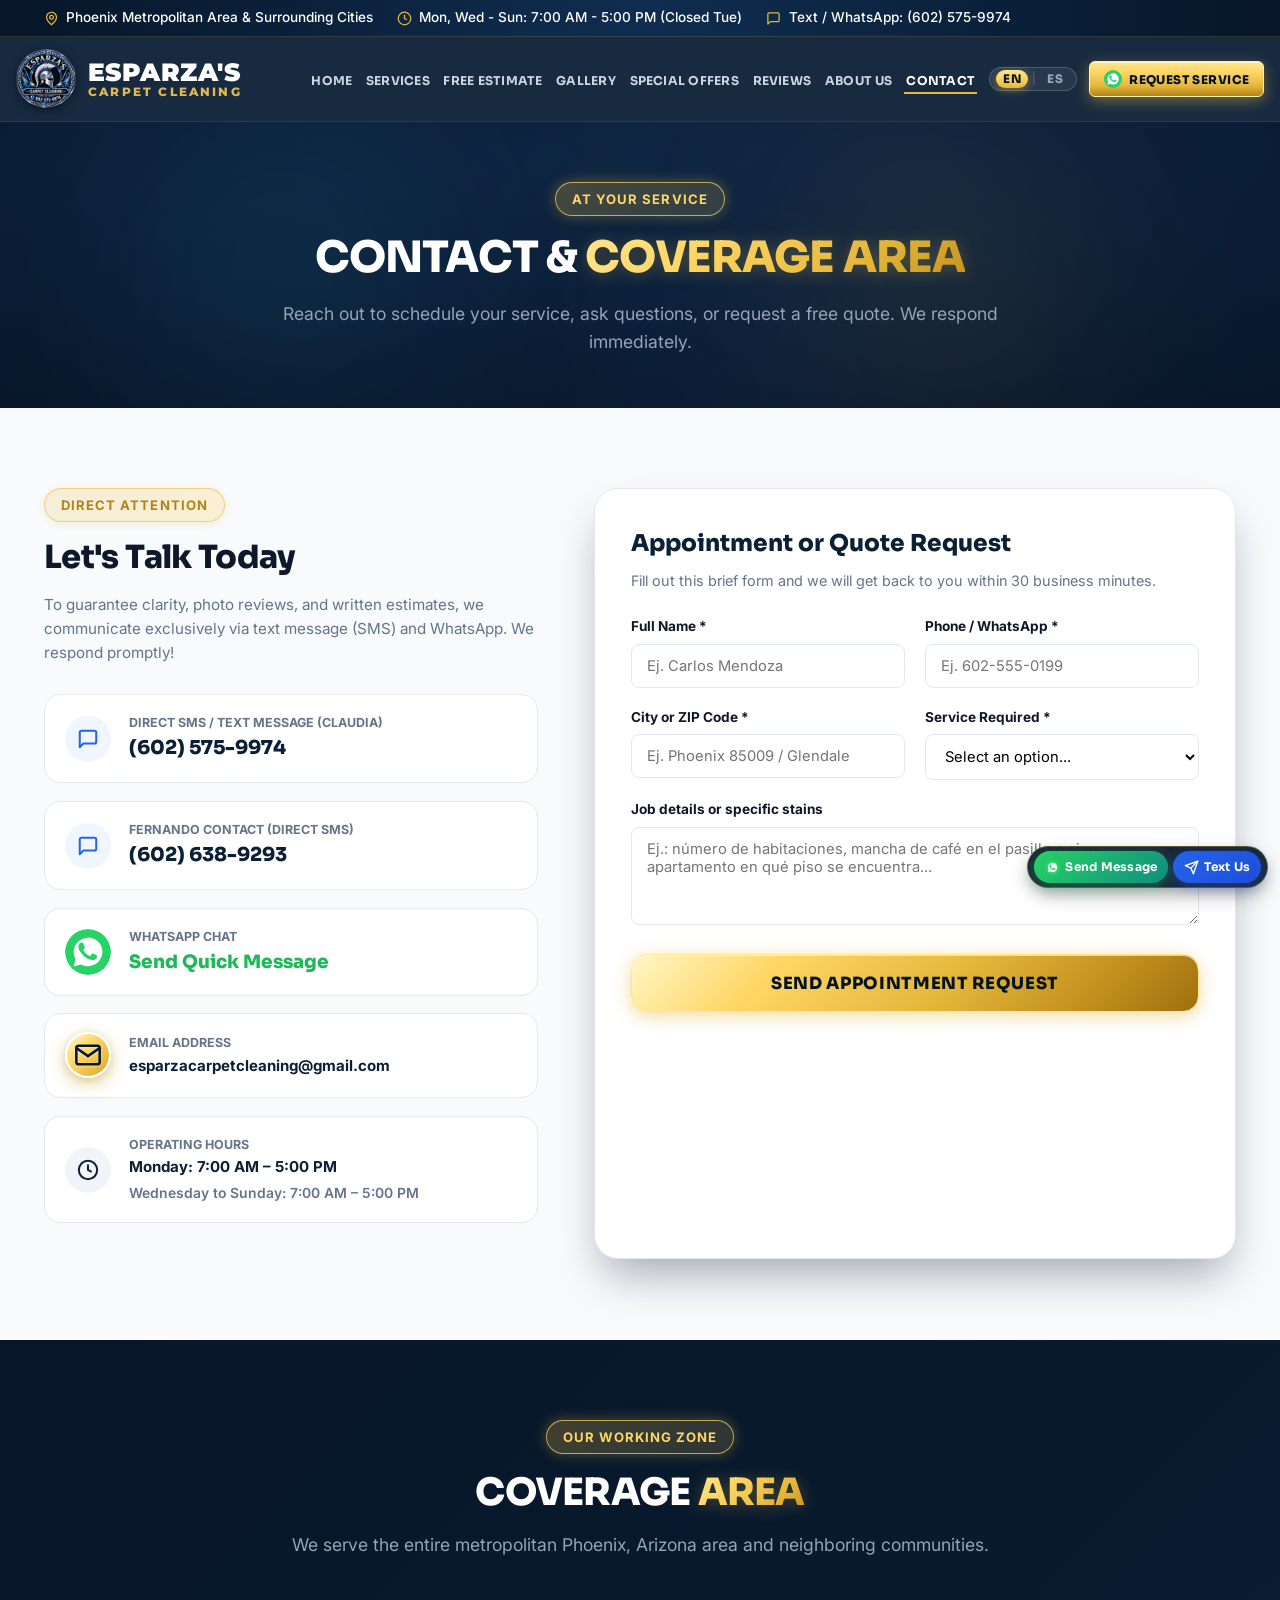
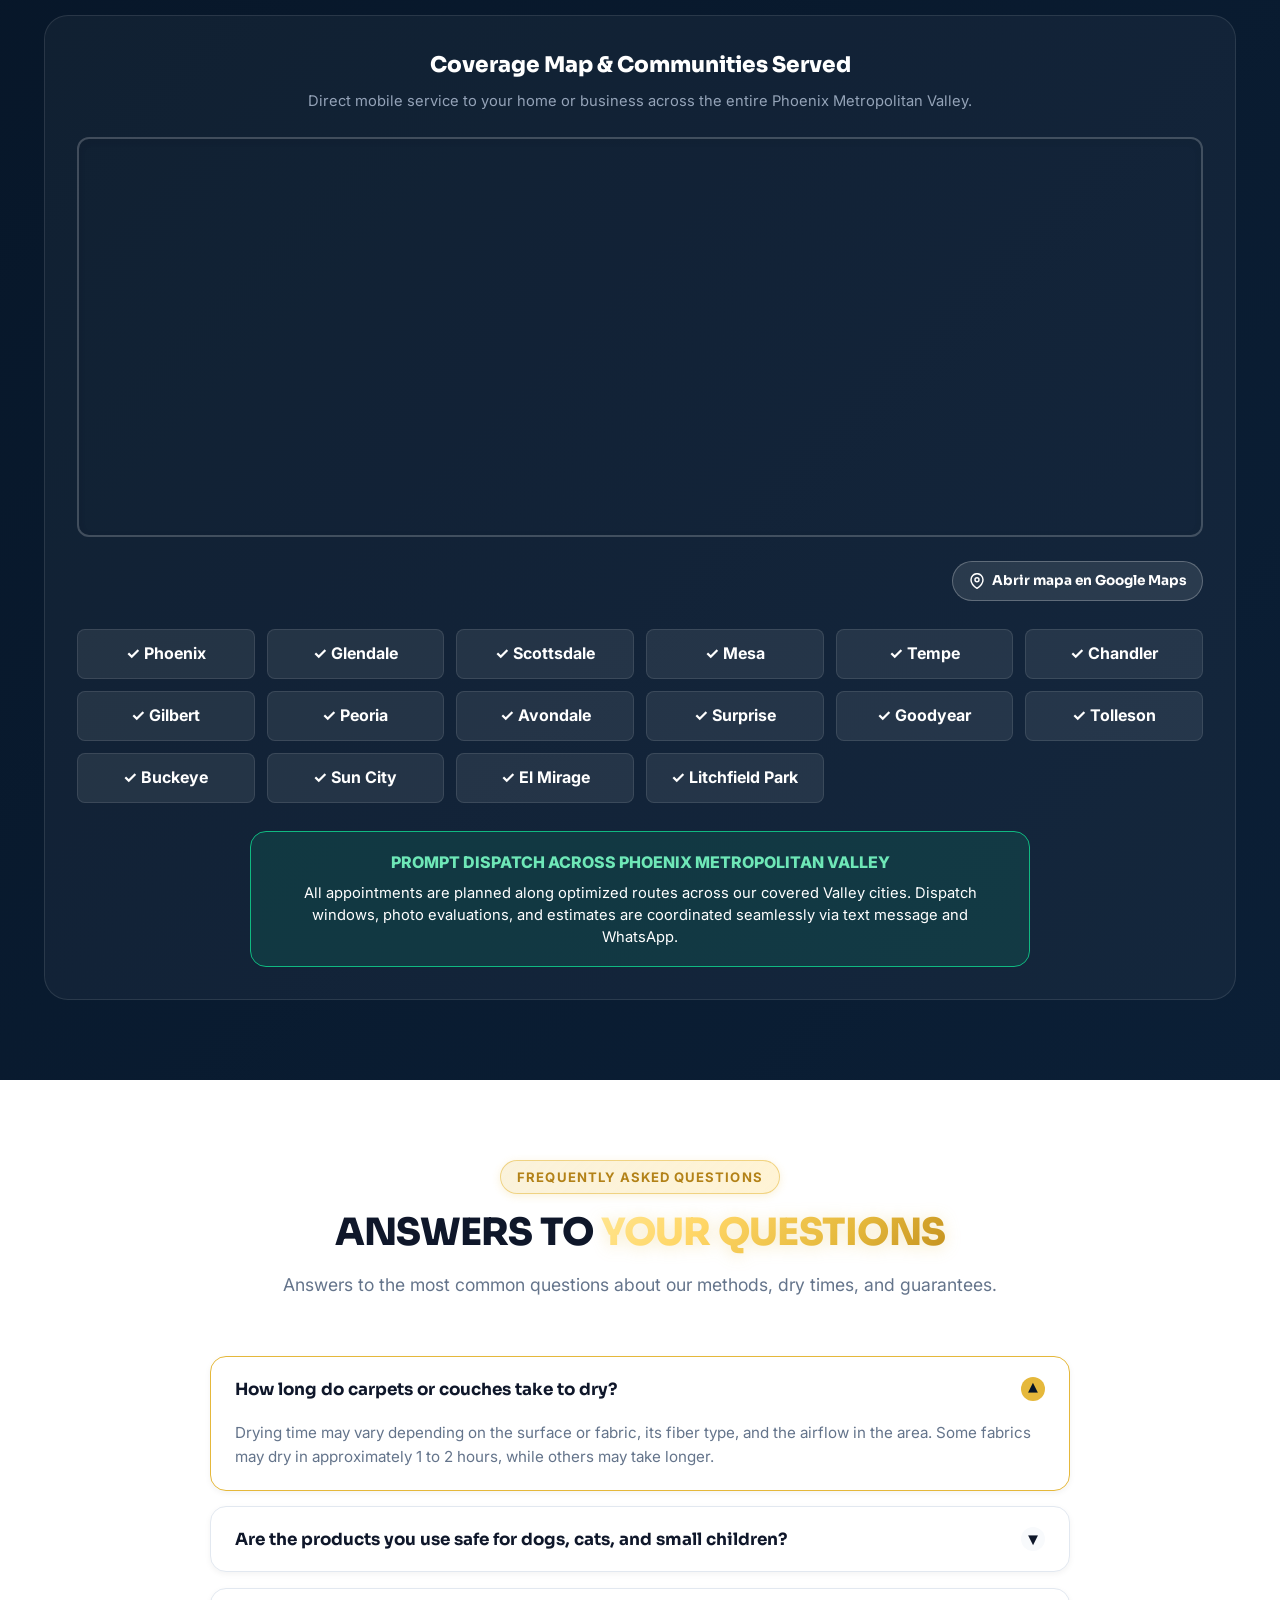
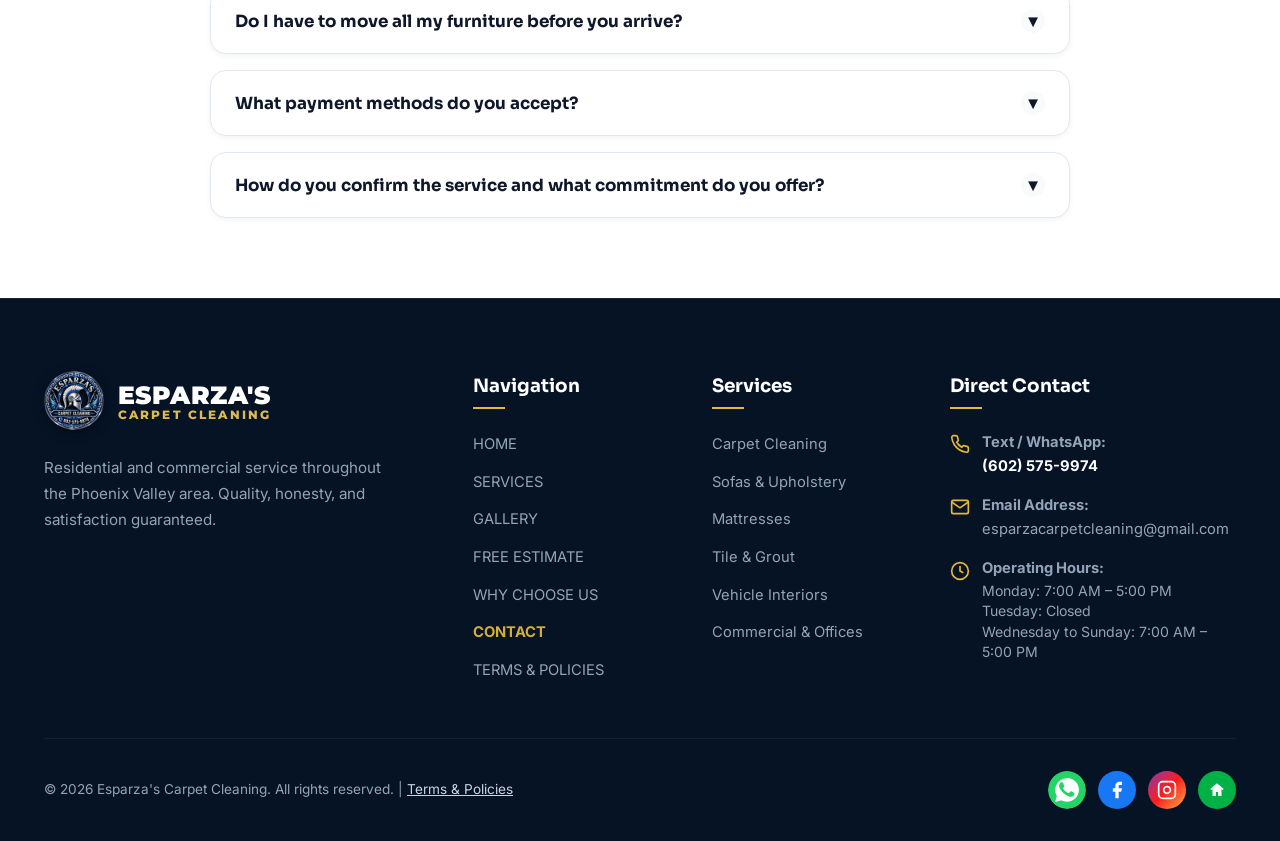
==== commit c280a748: "Update contacto.html" ====
--- a/contacto.html
+++ b/contacto.html
@@ -1,10 +1,10 @@
 <!DOCTYPE html>
-<html lang="en">
+<html lang="es">
 <head>
   <meta charset="UTF-8">
   <meta name="viewport" content="width=device-width, initial-scale=1.0">
-  <title>Contact &amp; Coverage Area in Phoenix | Esparza's Carpet Cleaning</title>
-  <meta name="description" content="Book your appointment or request information with Esparza's Carpet Cleaning in Phoenix, AZ. Tel: 602-575-9974. Serving the entire Phoenix Metro Valley.">
+  <title>Contacto y Área de Cobertura en Phoenix | Esparza's Carpet Cleaning</title>
+  <meta name="description" content="Solicita tu cotización o información con Esparza's Carpet Cleaning en Phoenix, AZ. WhatsApp y SMS: (602) 575-9974. Atendemos Phoenix y comunidades cercanas.">
   <link rel="stylesheet" href="css/styles.css">
   <link rel="stylesheet" href="css/components.css">
   <link rel="icon" type="image/png" href="assets/images/logo-spartan.png">
@@ -17,15 +17,15 @@
       <div class="top-notice-info">
         <span class="top-notice-item">
           <svg width="15" height="15" viewBox="0 0 24 24" fill="none" stroke="currentColor" stroke-width="2"><path d="M12 2a8 8 0 0 0-8 8c0 5.25 8 12 8 12s8-6.75 8-12a8 8 0 0 0-8-8z"/><circle cx="12" cy="10" r="3"/></svg>
-          <span data-i18n="top_area">Phoenix Metropolitan Area &amp; Surrounding Cities</span>
+          <span data-i18n="top_area">Área Metropolitana de Phoenix y Alrededores</span>
         </span>
         <span class="top-notice-item">
           <svg width="15" height="15" viewBox="0 0 24 24" fill="none" stroke="currentColor" stroke-width="2"><circle cx="12" cy="12" r="10"/><polyline points="12 6 12 12 16 14"/></svg>
-          <span data-i18n="top_hours">Mon, Wed - Sun: 7:00 AM - 5:00 PM (Closed Tue)</span>
+          <span data-i18n="top_hours">Lunes a domingo: 7:00 a. m. – 5:00 p. m.</span>
         </span>
         <span class="top-notice-item">
           <svg width="15" height="15" viewBox="0 0 24 24" fill="none" stroke="currentColor" stroke-width="2" stroke-linecap="round" stroke-linejoin="round"><path d="M21 15a2 2 0 0 1-2 2H7l-4 4V5a2 2 0 0 1 2-2h14a2 2 0 0 1 2 2z"/></svg>
-          <span data-i18n="top_direct">Text / WhatsApp: (602) 575-9974</span>
+          <span data-i18n="top_direct">Mensajes / WhatsApp: (602) 575-9974</span>
         </span>
       </div>
     </div>
@@ -35,7 +35,7 @@
   <header class="site-header">
     <div class="container header-inner">
       <a href="index.html" class="brand-logo" title="Esparza's Carpet Cleaning">
-        <img src="assets/images/logo-spartan.png" alt="Esparza's Carpet Cleaning Logo" width="60" height="60" data-i18n-alt="logo_main_alt">
+        <img src="assets/images/logo-spartan.png" alt="Logo de Esparza's Carpet Cleaning" width="60" height="60" data-i18n-alt="logo_main_alt">
         <div class="logo-text-group">
           <span class="logo-main-text">ESPARZA'S</span>
           <span class="logo-sub-text">CARPET CLEANING</span>
@@ -44,30 +44,30 @@
 
       <nav class="main-nav">
         <ul class="nav-links">
-          <li><a href="index.html" class="nav-link" data-i18n="nav_inicio">HOME</a></li>
-          <li><a href="servicios.html" class="nav-link" data-i18n="nav_servicios">SERVICES</a></li>
-          <li><a href="index.html#tarifas" class="nav-link" data-i18n="nav_tarifas">FREE ESTIMATE</a></li>
-          <li><a href="galeria.html" class="nav-link" data-i18n="nav_galeria">GALLERY</a></li>
-          <li><a href="index.html#promociones" class="nav-link" data-i18n="nav_promociones">SPECIAL OFFERS</a></li>
-          <li><a href="index.html#comentarios" class="nav-link" data-i18n="nav_resenas">REVIEWS</a></li>
-          <li><a href="nosotros.html" class="nav-link" data-i18n="nav_nosotros">ABOUT US</a></li>
-          <li><a href="contacto.html" class="nav-link active" data-i18n="nav_contacto">CONTACT</a></li>
+          <li><a href="index.html" class="nav-link" data-i18n="nav_inicio">INICIO</a></li>
+          <li><a href="servicios.html" class="nav-link" data-i18n="nav_servicios">SERVICIOS</a></li>
+          <li><a href="index.html#tarifas" class="nav-link" data-i18n="nav_tarifas">COTIZACIÓN</a></li>
+          <li><a href="galeria.html" class="nav-link" data-i18n="nav_galeria">GALERÍA</a></li>
+          <li><a href="index.html#promociones" class="nav-link" data-i18n="nav_promociones">PROMOCIONES</a></li>
+          <li><a href="index.html#comentarios" class="nav-link" data-i18n="nav_resenas">RESEÑAS</a></li>
+          <li><a href="nosotros.html" class="nav-link" data-i18n="nav_nosotros">NOSOTROS</a></li>
+          <li><a href="contacto.html" class="nav-link active" data-i18n="nav_contacto">CONTACTO</a></li>
         </ul>
 
         <!-- Language Switcher (Desktop) -->
         <div class="lang-switch-container">
-          <button type="button" class="lang-btn active" data-lang="en">EN</button>
+          <button type="button" class="lang-btn" data-lang="en">EN</button>
           <span class="lang-separator">|</span>
-          <button type="button" class="lang-btn" data-lang="es">ES</button>
+          <button type="button" class="lang-btn active" data-lang="es">ES</button>
         </div>
 
         <a href="solicitud.html" class="btn-nav-gold">
           <svg width="20" height="20" viewBox="0 0 24 24" fill="none" style="flex-shrink: 0;"><circle cx="12" cy="12" r="12" fill="#25D366"/><path d="M12.04 4.5c-4.14 0-7.5 3.36-7.5 7.5 0 1.33.35 2.62 1.01 3.75L4.5 19.5l3.86-1.01c1.1.6 2.34.91 3.68.91 4.14 0 7.5-3.36 7.5-7.5s-3.36-7.5-7.5-7.5zm4.45 10.63c-.19.53-1.09 1.01-1.54 1.07-.39.06-.9.08-1.46-.1-.34-.11-.79-.26-1.37-.51-2.43-1.05-4-3.52-4.12-3.68-.12-.16-.99-1.32-.99-2.51 0-1.19.63-1.78.85-2.02.22-.24.48-.3.64-.3.16 0 .32 0 .46.01.15.01.35-.06.55.42.21.49.71 1.74.77 1.87.06.13.1.28.02.44-.08.16-.12.26-.24.4-.12.14-.26.31-.37.42-.12.12-.25.25-.11.49.14.24.62 1.02 1.33 1.65.91.81 1.68 1.06 1.92 1.18.24.12.38.1.52-.06.14-.16.6-.7.76-.94.16-.24.32-.2.53-.12.21.08 1.33.63 1.56.74.23.12.38.18.44.27.06.1.06.57-.13 1.1z" fill="#FFFFFF"/></svg>
-          <span data-i18n="nav_cta">REQUEST SERVICE</span>
+          <span data-i18n="nav_cta">Solicitar cotización</span>
         </a>
       </nav>
 
-      <button class="mobile-toggle-btn" aria-label="Mobile Navigation Menu" data-i18n-aria="nav_menu_aria">
+      <button class="mobile-toggle-btn" aria-label="Menú de navegación móvil" data-i18n-aria="nav_menu_aria">
         <svg width="26" height="26" viewBox="0 0 24 24" fill="none" stroke="currentColor" stroke-width="2.5"><path d="M4 6h16M4 12h16M4 18h16"/></svg>
       </button>
     </div>
@@ -78,44 +78,43 @@
     <!-- Language Switcher (Mobile Drawer) -->
     <div style="display: flex; justify-content: center; margin-bottom: 1.5rem;">
       <div class="lang-switch-container">
-        <button type="button" class="lang-btn active" data-lang="en">EN</button>
+        <button type="button" class="lang-btn" data-lang="en">EN</button>
         <span class="lang-separator">|</span>
-        <button type="button" class="lang-btn" data-lang="es">ES</button>
+        <button type="button" class="lang-btn active" data-lang="es">ES</button>
       </div>
     </div>
 
     <ul class="mobile-nav-links">
-      <li><a href="index.html" class="nav-link" data-i18n="nav_inicio">HOME</a></li>
-      <li><a href="servicios.html" class="nav-link" data-i18n="nav_servicios">SERVICES</a></li>
-      <li><a href="index.html#tarifas" class="nav-link" data-i18n="nav_tarifas">FREE ESTIMATE</a></li>
-      <li><a href="galeria.html" class="nav-link" data-i18n="nav_galeria">GALLERY</a></li>
-      <li><a href="index.html#promociones" class="nav-link" data-i18n="nav_promociones">SPECIAL OFFERS</a></li>
-      <li><a href="index.html#comentarios" class="nav-link" data-i18n="nav_resenas">REVIEWS</a></li>
-      <li><a href="nosotros.html" class="nav-link" data-i18n="nav_nosotros">ABOUT US</a></li>
-      <li><a href="contacto.html" class="nav-link active" data-i18n="nav_contacto">CONTACT</a></li>
+      <li><a href="index.html" class="nav-link" data-i18n="nav_inicio">INICIO</a></li>
+      <li><a href="servicios.html" class="nav-link" data-i18n="nav_servicios">SERVICIOS</a></li>
+      <li><a href="index.html#tarifas" class="nav-link" data-i18n="nav_tarifas">COTIZACIÓN</a></li>
+      <li><a href="galeria.html" class="nav-link" data-i18n="nav_galeria">GALERÍA</a></li>
+      <li><a href="index.html#promociones" class="nav-link" data-i18n="nav_promociones">PROMOCIONES</a></li>
+      <li><a href="index.html#comentarios" class="nav-link" data-i18n="nav_resenas">RESEÑAS</a></li>
+      <li><a href="nosotros.html" class="nav-link" data-i18n="nav_nosotros">NOSOTROS</a></li>
+      <li><a href="contacto.html" class="nav-link active" data-i18n="nav_contacto">CONTACTO</a></li>
     </ul>
     <div style="margin-top: 1.5rem; display: flex; flex-direction: column; gap: 1rem;">
       <a href="solicitud.html" class="btn-nav-gold" style="width: 100%; justify-content: center;">
         <svg width="20" height="20" viewBox="0 0 24 24" fill="none" style="flex-shrink: 0;"><circle cx="12" cy="12" r="12" fill="#25D366"/><path d="M12.04 4.5c-4.14 0-7.5 3.36-7.5 7.5 0 1.33.35 2.62 1.01 3.75L4.5 19.5l3.86-1.01c1.1.6 2.34.91 3.68.91 4.14 0 7.5-3.36 7.5-7.5s-3.36-7.5-7.5-7.5zm4.45 10.63c-.19.53-1.09 1.01-1.54 1.07-.39.06-.9.08-1.46-.1-.34-.11-.79-.26-1.37-.51-2.43-1.05-4-3.52-4.12-3.68-.12-.16-.99-1.32-.99-2.51 0-1.19.63-1.78.85-2.02.22-.24.48-.3.64-.3.16 0 .32 0 .46.01.15.01.35-.06.55.42.21.49.71 1.74.77 1.87.06.13.1.28.02.44-.08.16-.12.26-.24.4-.12.14-.26.31-.37.42-.12.12-.25.25-.11.49.14.24.62 1.02 1.33 1.65.91.81 1.68 1.06 1.92 1.18.24.12.38.1.52-.06.14-.16.6-.7.76-.94.16-.24.32-.2.53-.12.21.08 1.33.63 1.56.74.23.12.38.18.44.27.06.1.06.57-.13 1.1z" fill="#FFFFFF"/></svg>
-        <span data-i18n="nav_cta">REQUEST SERVICE</span>
+        <span data-i18n="nav_cta">Solicitar cotización</span>
       </a>
-      <a href="https://wa.me/16025759974" target="_blank" rel="noopener" class="btn btn-secondary" style="width: 100%; justify-content: center;" data-i18n="nav_call">Text / WhatsApp: (602) 575-9974</a>
+      <a href="https://wa.me/16025759974" target="_blank" rel="noopener" class="btn btn-secondary" style="width: 100%; justify-content: center;" data-i18n="nav_call">Mensajes / WhatsApp: (602) 575-9974</a>
     </div>
   </div>
 
   <main>
     <!-- PAGE HERO -->
-    <section class="section-dark" style="position: relative; overflow: hidden; padding: 4.5rem 0 4rem 0; background: radial-gradient(120% 120% at 50% 10%, #0c2340 0%, #061325 100%);">
-      <!-- Ambient Glow Orbs -->
+    <section class="section-dark" style="position: relative; overflow: hidden; padding: 3.75rem 0 3.25rem 0; background: radial-gradient(120% 120% at 50% 10%, #0c2340 0%, #061325 100%);">
       <div class="ambient-glow-orb orb-amber" style="top: -60px; right: 10%; width: 420px; height: 420px;"></div>
       <div class="ambient-glow-orb orb-azure" style="bottom: -80px; left: 5%; width: 440px; height: 440px;"></div>
       <div class="ambient-glow-orb orb-navy" style="top: 35%; left: 45%; width: 340px; height: 340px;"></div>
 
       <div class="container" style="text-align: center; position: relative; z-index: 2;">
-        <span class="section-badge gold reveal-on-scroll" data-i18n="con_hero_badge">At Your Service</span>
-        <h1 class="section-title reveal-on-scroll stagger-1" style="font-size: 2.9rem;"><span data-i18n="con_hero_title_1">CONTACT &amp;</span> <span class="highlight" data-i18n="con_hero_title_2">COVERAGE AREA</span></h1>
+        <span class="section-badge gold reveal-on-scroll" data-i18n="con_hero_badge">A tus órdenes</span>
+        <h1 class="section-title reveal-on-scroll stagger-1" style="font-size: clamp(1.9rem, 3.5vw, 2.7rem);"><span data-i18n="con_hero_title_1">CONTACTO Y</span> <span class="highlight" data-i18n="con_hero_title_2">ÁREA DE COBERTURA</span></h1>
         <p class="section-subtitle reveal-on-scroll stagger-2" style="max-width: 780px; margin: 0 auto;" data-i18n="con_hero_sub">
-          Reach out to schedule your service, ask questions, or request a free quote. We respond immediately.
+          Comunícate con nosotros para solicitar tu cotización, resolver dudas o acordar tu cita en Phoenix y alrededores.
         </p>
       </div>
     </section>
@@ -127,129 +126,127 @@
           
           <!-- Contact Info Cards -->
           <div class="reveal-on-scroll">
-            <span class="section-badge gold" data-i18n="con_badge_direct">Direct Attention</span>
-            <h2 class="section-title" style="font-size: 2.1rem; margin-bottom: 1.25rem;" data-i18n="con_talk_title">Let's Talk Today</h2>
-            <p style="color: var(--color-text-muted); font-size: 0.95rem; line-height: 1.6; margin-bottom: 2rem;" data-i18n="con_talk_desc">
-              We operate exclusively via text message and WhatsApp to keep clear, written records of quotes, photos, and scheduling details. You speak directly with the owners, and messages are always answered promptly!
+            <span class="section-badge gold" data-i18n="con_badge_direct">Atención directa</span>
+            <h2 class="section-title" style="font-size: 2rem; margin-bottom: 1rem;" data-i18n="con_talk_title">Envíanos un mensaje</h2>
+            <p style="color: var(--color-text-muted); font-size: 0.95rem; line-height: 1.6; margin-bottom: 1.75rem;" data-i18n="con_talk_desc">
+              Atendemos por mensaje de texto y WhatsApp para llevar un registro claro de tus fotos, cotización y horario acordado. Hablas directamente con nosotros.
             </p>
 
-            <div style="display: flex; flex-direction: column; gap: 1.2rem; margin-bottom: 2.5rem;">
+            <div style="display: flex; flex-direction: column; gap: 1.1rem; margin-bottom: 2.25rem;">
               <!-- Direct Text / SMS - Claudia (Principal) -->
-              <a href="sms:16025759974" class="reveal-on-scroll stagger-1" style="background: #FFFFFF; border: 1px solid var(--color-border-light); border-radius: var(--radius-md); padding: 1.25rem; display: flex; align-items: center; gap: 1.25rem; transition: transform var(--transition-fast), box-shadow var(--transition-fast);">
-                <div style="width: 48px; height: 48px; border-radius: 50%; background: #EFF6FF; color: var(--color-phone); display: flex; align-items: center; justify-content: center; flex-shrink: 0;">
-                  <svg width="24" height="24" viewBox="0 0 24 24" fill="none" stroke="currentColor" stroke-width="2.2" stroke-linecap="round" stroke-linejoin="round"><path d="M21 15a2 2 0 0 1-2 2H7l-4 4V5a2 2 0 0 1 2-2h14a2 2 0 0 1 2 2z"/></svg>
-                </div>
-                <div>
-                  <div style="font-size: 0.8rem; font-weight: 700; color: var(--color-text-muted); text-transform: uppercase;" data-i18n="con_phone_claudia_label">Direct SMS / Text (Claudia)</div>
-                  <div style="font-family: var(--font-heading); font-size: 1.25rem; font-weight: 800; color: var(--color-primary);">(602) 575-9974</div>
+              <a href="sms:16025759974" class="reveal-on-scroll stagger-1" style="background: #FFFFFF; border: 1px solid var(--color-border-light); border-radius: var(--radius-md); padding: 1.15rem 1.25rem; display: flex; align-items: center; gap: 1.15rem; transition: transform var(--transition-fast), box-shadow var(--transition-fast);">
+                <div style="width: 46px; height: 46px; border-radius: 50%; background: #EFF6FF; color: var(--color-phone); display: flex; align-items: center; justify-content: center; flex-shrink: 0;">
+                  <svg width="22" height="22" viewBox="0 0 24 24" fill="none" stroke="currentColor" stroke-width="2.2" stroke-linecap="round" stroke-linejoin="round"><path d="M21 15a2 2 0 0 1-2 2H7l-4 4V5a2 2 0 0 1 2-2h14a2 2 0 0 1 2 2z"/></svg>
+                </div>
+                <div>
+                  <div style="font-size: 0.78rem; font-weight: 700; color: var(--color-text-muted); text-transform: uppercase;" data-i18n="con_phone_claudia_label">Mensajes SMS / Texto (Claudia)</div>
+                  <div style="font-family: var(--font-heading); font-size: 1.2rem; font-weight: 800; color: var(--color-primary);">(602) 575-9974</div>
                 </div>
               </a>
 
               <!-- Direct Text / SMS - Fernando (Contacto Secundario) -->
-              <a href="sms:16026389293" class="reveal-on-scroll stagger-1" style="background: #FFFFFF; border: 1px solid var(--color-border-light); border-radius: var(--radius-md); padding: 1.25rem; display: flex; align-items: center; gap: 1.25rem; transition: transform var(--transition-fast), box-shadow var(--transition-fast);">
-                <div style="width: 48px; height: 48px; border-radius: 50%; background: #EFF6FF; color: var(--color-phone); display: flex; align-items: center; justify-content: center; flex-shrink: 0;">
-                  <svg width="24" height="24" viewBox="0 0 24 24" fill="none" stroke="currentColor" stroke-width="2.2" stroke-linecap="round" stroke-linejoin="round"><path d="M21 15a2 2 0 0 1-2 2H7l-4 4V5a2 2 0 0 1 2-2h14a2 2 0 0 1 2 2z"/></svg>
-                </div>
-                <div>
-                  <div style="font-size: 0.8rem; font-weight: 700; color: var(--color-text-muted); text-transform: uppercase;" data-i18n="con_phone_fernando_label">Fernando Contact</div>
-                  <div style="font-family: var(--font-heading); font-size: 1.25rem; font-weight: 800; color: var(--color-primary);">(602) 638-9293</div>
+              <a href="sms:16026389293" class="reveal-on-scroll stagger-1" style="background: #FFFFFF; border: 1px solid var(--color-border-light); border-radius: var(--radius-md); padding: 1.15rem 1.25rem; display: flex; align-items: center; gap: 1.15rem; transition: transform var(--transition-fast), box-shadow var(--transition-fast);">
+                <div style="width: 46px; height: 46px; border-radius: 50%; background: #EFF6FF; color: var(--color-phone); display: flex; align-items: center; justify-content: center; flex-shrink: 0;">
+                  <svg width="22" height="22" viewBox="0 0 24 24" fill="none" stroke="currentColor" stroke-width="2.2" stroke-linecap="round" stroke-linejoin="round"><path d="M21 15a2 2 0 0 1-2 2H7l-4 4V5a2 2 0 0 1 2-2h14a2 2 0 0 1 2 2z"/></svg>
+                </div>
+                <div>
+                  <div style="font-size: 0.78rem; font-weight: 700; color: var(--color-text-muted); text-transform: uppercase;" data-i18n="con_phone_fernando_label">Contacto Fernando</div>
+                  <div style="font-family: var(--font-heading); font-size: 1.2rem; font-weight: 800; color: var(--color-primary);">(602) 638-9293</div>
                 </div>
               </a>
 
-
               <!-- WhatsApp -->
-              <a href="https://wa.me/16025759974?text=Hello%20Esparza's!%20I'd%20like%20information%20for%20a%20service" target="_blank" rel="noopener" class="reveal-on-scroll stagger-2" style="background: #FFFFFF; border: 1px solid var(--color-border-light); border-radius: var(--radius-md); padding: 1.25rem; display: flex; align-items: center; gap: 1.25rem; transition: transform var(--transition-fast), box-shadow var(--transition-fast);">
-                <div style="width: 48px; height: 48px; border-radius: 50%; display: flex; align-items: center; justify-content: center; flex-shrink: 0; overflow: hidden;">
-                  <svg width="48" height="48" viewBox="0 0 24 24" fill="none">
+              <a href="https://wa.me/16025759974?text=Hola%20Esparza's!%20Me%20gustar%C3%ADa%20solicitar%20informaci%C3%B3n%20sobre%20un%20servicio" target="_blank" rel="noopener" class="reveal-on-scroll stagger-2" style="background: #FFFFFF; border: 1px solid var(--color-border-light); border-radius: var(--radius-md); padding: 1.15rem 1.25rem; display: flex; align-items: center; gap: 1.15rem; transition: transform var(--transition-fast), box-shadow var(--transition-fast);">
+                <div style="width: 46px; height: 46px; border-radius: 50%; display: flex; align-items: center; justify-content: center; flex-shrink: 0; overflow: hidden;">
+                  <svg width="46" height="46" viewBox="0 0 24 24" fill="none">
                     <circle cx="12" cy="12" r="12" fill="#25D366"/>
                     <path d="M12.04 4.5c-4.14 0-7.5 3.36-7.5 7.5 0 1.33.35 2.62 1.01 3.75L4.5 19.5l3.86-1.01c1.1.6 2.34.91 3.68.91 4.14 0 7.5-3.36 7.5-7.5s-3.36-7.5-7.5-7.5zm4.45 10.63c-.19.53-1.09 1.01-1.54 1.07-.39.06-.9.08-1.46-.1-.34-.11-.79-.26-1.37-.51-2.43-1.05-4-3.52-4.12-3.68-.12-.16-.99-1.32-.99-2.51 0-1.19.63-1.78.85-2.02.22-.24.48-.3.64-.3.16 0 .32 0 .46.01.15.01.35-.06.55.42.21.49.71 1.74.77 1.87.06.13.1.28.02.44-.08.16-.12.26-.24.4-.12.14-.26.31-.37.42-.12.12-.25.25-.11.49.14.24.62 1.02 1.33 1.65.91.81 1.68 1.06 1.92 1.18.24.12.38.1.52-.06.14-.16.6-.7.76-.94.16-.24.32-.2.53-.12.21.08 1.33.63 1.56.74.23.12.38.18.44.27.06.1.06.57-.13 1.1z" fill="#FFFFFF"/>
                   </svg>
                 </div>
                 <div>
-                  <div style="font-size: 0.8rem; font-weight: 700; color: var(--color-text-muted); text-transform: uppercase;" data-i18n="con_wa_label">WhatsApp Chat</div>
-                  <div style="font-family: var(--font-heading); font-size: 1.25rem; font-weight: 800; color: var(--color-whatsapp-hover);" data-i18n="con_wa_btn">Send Quick Message</div>
+                  <div style="font-size: 0.78rem; font-weight: 700; color: var(--color-text-muted); text-transform: uppercase;" data-i18n="con_wa_label">Chat de WhatsApp</div>
+                  <div style="font-family: var(--font-heading); font-size: 1.15rem; font-weight: 800; color: var(--color-whatsapp-hover);" data-i18n="con_wa_btn">Enviar mensaje por WhatsApp</div>
                 </div>
               </a>
 
               <!-- Email -->
-              <div class="reveal-on-scroll stagger-3" style="background: #FFFFFF; border: 1px solid var(--color-border-light); border-radius: var(--radius-md); padding: 1.25rem; display: flex; align-items: center; gap: 1.25rem; transition: transform var(--transition-fast);">
-                <div class="gold-medallion-icon" style="width: 48px; height: 48px;">
-                  <svg width="22" height="22" viewBox="0 0 24 24" fill="none" stroke="currentColor" stroke-width="2"><path d="M4 4h16c1.1 0 2 .9 2 2v12c0 1.1-.9 2-2 2H4c-1.1 0-2-.9-2-2V6c0-1.1.9-2 2-2z"/><polyline points="22,6 12,13 2,6"/></svg>
-                </div>
-                <div>
-                  <div style="font-size: 0.8rem; font-weight: 700; color: var(--color-text-muted); text-transform: uppercase;" data-i18n="con_email_label">Email Address</div>
-                  <a href="mailto:esparzacarpetcleaning@gmail.com" style="font-weight: 700; color: var(--color-primary); word-break: break-all; font-size: 0.95rem;">esparzacarpetcleaning@gmail.com</a>
+              <div class="reveal-on-scroll stagger-3" style="background: #FFFFFF; border: 1px solid var(--color-border-light); border-radius: var(--radius-md); padding: 1.15rem 1.25rem; display: flex; align-items: center; gap: 1.15rem; transition: transform var(--transition-fast);">
+                <div class="gold-medallion-icon" style="width: 46px; height: 46px;">
+                  <svg width="20" height="20" viewBox="0 0 24 24" fill="none" stroke="currentColor" stroke-width="2"><path d="M4 4h16c1.1 0 2 .9 2 2v12c0 1.1-.9 2-2 2H4c-1.1 0-2-.9-2-2V6c0-1.1.9-2 2-2z"/><polyline points="22,6 12,13 2,6"/></svg>
+                </div>
+                <div>
+                  <div style="font-size: 0.78rem; font-weight: 700; color: var(--color-text-muted); text-transform: uppercase;" data-i18n="con_email_label">Correo electrónico</div>
+                  <a href="mailto:esparzacarpetcleaning@gmail.com" style="font-weight: 700; color: var(--color-primary); word-break: break-all; font-size: 0.94rem;">esparzacarpetcleaning@gmail.com</a>
                 </div>
               </div>
 
               <!-- Horarios -->
-              <div class="reveal-on-scroll stagger-4" style="background: #FFFFFF; border: 1px solid var(--color-border-light); border-radius: var(--radius-md); padding: 1.25rem; display: flex; align-items: center; gap: 1.25rem; transition: transform var(--transition-fast);">
-                <div style="width: 48px; height: 48px; border-radius: 50%; background: #F1F5F9; color: var(--color-primary); display: flex; align-items: center; justify-content: center; flex-shrink: 0;">
-                  <svg width="24" height="24" viewBox="0 0 24 24" fill="none" stroke="currentColor" stroke-width="2.2"><circle cx="12" cy="12" r="10"/><polyline points="12 6 12 12 16 14"/></svg>
-                </div>
-                <div>
-                  <div style="font-size: 0.8rem; font-weight: 700; color: var(--color-text-muted); text-transform: uppercase;" data-i18n="con_hours_label">Horario de atención</div>
-                  <div style="font-weight: 700; color: var(--color-primary); font-size: 0.95rem;" data-i18n="con_hours_val">Lunes: 7:00 a. m. – 5:00 p. m.</div>
-                  <div style="font-size: 0.82rem; color: #DC2626; font-weight: 700;" data-i18n="con_hours_tue">Martes: Cerrado</div>
-                  <div style="font-size: 0.8rem; color: var(--color-text-muted); margin-top: 0.2rem;" data-i18n="con_hours_sun">Miércoles a domingo: 7:00 a. m. – 5:00 p. m.</div>
+              <div class="reveal-on-scroll stagger-4" style="background: #FFFFFF; border: 1px solid var(--color-border-light); border-radius: var(--radius-md); padding: 1.15rem 1.25rem; display: flex; align-items: center; gap: 1.15rem; transition: transform var(--transition-fast);">
+                <div style="width: 46px; height: 46px; border-radius: 50%; background: #F1F5F9; color: var(--color-primary); display: flex; align-items: center; justify-content: center; flex-shrink: 0;">
+                  <svg width="22" height="22" viewBox="0 0 24 24" fill="none" stroke="currentColor" stroke-width="2.2"><circle cx="12" cy="12" r="10"/><polyline points="12 6 12 12 16 14"/></svg>
+                </div>
+                <div>
+                  <div style="font-size: 0.78rem; font-weight: 700; color: var(--color-text-muted); text-transform: uppercase;" data-i18n="con_hours_label">HORARIO DE SERVICIO</div>
+                  <div style="font-weight: 700; color: var(--color-primary); font-size: 0.94rem;" data-i18n="con_hours_val">Atendemos los siete días de la semana.</div>
+                  <div style="font-size: 0.87rem; color: var(--color-text-muted); margin-top: 0.15rem; font-weight: 600;" data-i18n="con_hours_sun">Lunes a domingo: 7:00 a. m. – 5:00 p. m.</div>
                 </div>
               </div>
             </div>
           </div>
 
           <!-- Contact Form Card -->
-          <div class="reveal-on-scroll stagger-2" style="background: #FFFFFF; border-radius: var(--radius-lg); padding: 2.5rem; box-shadow: var(--shadow-xl); border: 1px solid var(--color-border-light); transition: transform var(--transition-normal);">
-            <h3 style="font-family: var(--font-heading); font-size: 1.5rem; font-weight: 800; color: var(--color-primary); margin-bottom: 0.5rem;" data-i18n="con_form_title">
-              Appointment or Quote Request
+          <div class="reveal-on-scroll stagger-2" style="background: #FFFFFF; border-radius: var(--radius-lg); padding: 2.25rem; box-shadow: var(--shadow-xl); border: 1px solid var(--color-border-light); transition: transform var(--transition-normal);">
+            <h3 style="font-family: var(--font-heading); font-size: 1.45rem; font-weight: 800; color: var(--color-primary); margin-bottom: 0.45rem;" data-i18n="con_form_title">
+              Solicitud de servicio y cotización
             </h3>
-            <p style="font-size: 0.9rem; color: var(--color-text-muted); margin-bottom: 1.75rem;" data-i18n="con_form_sub">
-              Fill out this brief form and we will get back to you within 30 business minutes.
+            <p style="font-size: 0.9rem; color: var(--color-text-muted); margin-bottom: 1.5rem;" data-i18n="con_form_sub">
+              Completa tus datos y te responderemos por mensaje con tu cotización y disponibilidad.
             </p>
 
             <form id="contact-inquiry-form" onsubmit="handleContactSubmit(event)">
               <div class="form-row-2col">
                 <div>
-                  <label style="display: block; font-size: 0.85rem; font-weight: 700; margin-bottom: 0.4rem;" data-i18n="con_lbl_name">Full Name *</label>
-                  <input type="text" required placeholder="e.g. Carlos Mendoza" style="width: 100%; padding: 0.75rem 1rem; border: 1px solid var(--color-border-light); border-radius: var(--radius-sm); font-size: 0.92rem;">
-                </div>
-                <div>
-                  <label style="display: block; font-size: 0.85rem; font-weight: 700; margin-bottom: 0.4rem;" data-i18n="con_lbl_phone">Phone / WhatsApp *</label>
-                  <input type="tel" required placeholder="e.g. 602-555-0199" style="width: 100%; padding: 0.75rem 1rem; border: 1px solid var(--color-border-light); border-radius: var(--radius-sm); font-size: 0.92rem;">
+                  <label style="display: block; font-size: 0.85rem; font-weight: 700; margin-bottom: 0.35rem;" data-i18n="con_lbl_name">Nombre completo *</label>
+                  <input type="text" required placeholder="Ej. Carlos Mendoza" style="width: 100%; padding: 0.75rem 0.95rem; border: 1px solid var(--color-border-light); border-radius: var(--radius-sm); font-size: 0.92rem;">
+                </div>
+                <div>
+                  <label style="display: block; font-size: 0.85rem; font-weight: 700; margin-bottom: 0.35rem;" data-i18n="con_lbl_phone">Teléfono / WhatsApp *</label>
+                  <input type="tel" required placeholder="Ej. 602-555-0199" style="width: 100%; padding: 0.75rem 0.95rem; border: 1px solid var(--color-border-light); border-radius: var(--radius-sm); font-size: 0.92rem;">
                 </div>
               </div>
 
               <div class="form-row-2col">
                 <div>
-                  <label style="display: block; font-size: 0.85rem; font-weight: 700; margin-bottom: 0.4rem;" data-i18n="con_lbl_city">City or ZIP Code *</label>
-                  <input type="text" required placeholder="e.g. Phoenix 85001 / Glendale" style="width: 100%; padding: 0.75rem 1rem; border: 1px solid var(--color-border-light); border-radius: var(--radius-sm); font-size: 0.92rem;">
-                </div>
-                <div>
-                  <label style="display: block; font-size: 0.85rem; font-weight: 700; margin-bottom: 0.4rem;" data-i18n="con_lbl_service">Service Required *</label>
-                  <select required style="width: 100%; padding: 0.75rem 1rem; border: 1px solid var(--color-border-light); border-radius: var(--radius-sm); font-size: 0.92rem; background: #FFF;">
-                    <option value="" data-i18n="con_opt_select">Select an option...</option>
-                    <option value="alfombras" data-i18n="con_opt_carpet">Carpet Cleaning</option>
-                    <option value="sofas" data-i18n="con_opt_sofa">Couches / Sofas / Upholstery</option>
-                    <option value="colchones" data-i18n="con_opt_mattress">Mattress Sanitization</option>
-                    <option value="pisos" data-i18n="con_opt_tile">Tile &amp; Grout Cleaning</option>
-                    <option value="sillas" data-i18n="con_opt_chairs">Dining Chairs</option>
-                    <option value="vehiculos" data-i18n="con_opt_car">Car Interior Wash</option>
-                    <option value="comercial" data-i18n="con_opt_comm">Commercial / Airbnb / Move-Out</option>
-                    <option value="combo" data-i18n="con_opt_combo">Combo Package (Multiple Services)</option>
+                  <label style="display: block; font-size: 0.85rem; font-weight: 700; margin-bottom: 0.35rem;" data-i18n="con_lbl_city">Ciudad y código postal *</label>
+                  <input type="text" required placeholder="Ej. Phoenix 85009 / Glendale" style="width: 100%; padding: 0.75rem 0.95rem; border: 1px solid var(--color-border-light); border-radius: var(--radius-sm); font-size: 0.92rem;">
+                </div>
+                <div>
+                  <label style="display: block; font-size: 0.85rem; font-weight: 700; margin-bottom: 0.35rem;" data-i18n="con_lbl_service">Servicio solicitado *</label>
+                  <select required style="width: 100%; padding: 0.75rem 0.95rem; border: 1px solid var(--color-border-light); border-radius: var(--radius-sm); font-size: 0.92rem; background: #FFF;">
+                    <option value="" data-i18n="con_opt_select">Selecciona una opción...</option>
+                    <option value="alfombras" data-i18n="con_opt_carpet">Limpieza de alfombras</option>
+                    <option value="sofas" data-i18n="con_opt_sofa">Muebles, salas y tapicería</option>
+                    <option value="colchones" data-i18n="con_opt_mattress">Limpieza de colchones</option>
+                    <option value="pisos" data-i18n="con_opt_tile">Pisos de cerámica y boquillas</option>
+                    <option value="sillas" data-i18n="con_opt_chairs">Sillas de comedor</option>
+                    <option value="vehiculos" data-i18n="con_opt_car">Interior de vehículos</option>
+                    <option value="comercial" data-i18n="con_opt_comm">Comercial / Airbnb / Mudanza</option>
+                    <option value="combo" data-i18n="con_opt_combo">Varios servicios</option>
                   </select>
                 </div>
               </div>
 
-              <div style="margin-bottom: 1.5rem;">
-                <label style="display: block; font-size: 0.85rem; font-weight: 700; margin-bottom: 0.4rem;" data-i18n="con_lbl_details">Job details or specific stains</label>
-                <textarea rows="4" placeholder="e.g., Number of rooms, pets in home, coffee or pet urine stains..." style="width: 100%; padding: 0.75rem 1rem; border: 1px solid var(--color-border-light); border-radius: var(--radius-sm); font-size: 0.92rem; resize: vertical;"></textarea>
+              <div style="margin-bottom: 1.35rem;">
+                <label style="display: block; font-size: 0.85rem; font-weight: 700; margin-bottom: 0.35rem;" data-i18n="con_lbl_details">Detalles del servicio (incluye piso y estacionamiento si es apartamento)</label>
+                <textarea rows="4" placeholder="Ej.: número de habitaciones, mancha de café en el pasillo o si es apartamento en qué piso se encuentra..." style="width: 100%; padding: 0.75rem 0.95rem; border: 1px solid var(--color-border-light); border-radius: var(--radius-sm); font-size: 0.92rem; resize: vertical;"></textarea>
               </div>
 
               <button type="submit" class="btn btn-primary btn-lg" style="width: 100%;">
-                <span data-i18n="con_btn_submit">Send Appointment Request</span>
+                <span data-i18n="con_btn_submit">Solicitar cotización</span>
               </button>
 
               <div id="contact-success-msg" style="display: none; margin-top: 1rem; padding: 1rem; background: #DCFCE7; border: 1px solid #86EFAC; color: #166534; border-radius: var(--radius-sm); font-size: 0.9rem; text-align: center; font-weight: 600;" data-i18n="con_success_msg">
-                Thank you! We received your request. We will contact you shortly to confirm your booking. For immediate assistance, click the WhatsApp button on the bottom right.
+                ¡Gracias! Recibimos tus datos. Si deseas enviar fotos y especificar cantidades paso a paso, también puedes usar nuestro formulario directo de WhatsApp.
               </div>
             </form>
           </div>
@@ -262,93 +259,66 @@
     <section class="section section-dark" style="background: linear-gradient(135deg, #071628 0%, #0B1F36 100%);">
       <div class="container">
         <div class="section-header reveal-on-scroll">
-          <span class="section-badge gold" data-i18n="con_cov_badge">Our Working Zone</span>
-          <h2 class="section-title"><span data-i18n="con_cov_title_1">COVERAGE</span> <span class="highlight" data-i18n="con_cov_title_2">AREA</span></h2>
+          <span class="section-badge gold" data-i18n="con_cov_badge">Zona de servicio</span>
+          <h2 class="section-title"><span data-i18n="con_cov_title_1">ÁREA DE</span> <span class="highlight" data-i18n="con_cov_title_2">COBERTURA</span></h2>
           <p class="section-subtitle" data-i18n="con_cov_sub">
-            We serve the entire metropolitan Phoenix, Arizona area and neighboring communities.
+            Atendemos Phoenix, Arizona y comunidades cercanas del área metropolitana.
           </p>
         </div>
 
-        <div class="reveal-on-scroll stagger-1" style="background: rgba(255, 255, 255, 0.04); border: 1px solid rgba(255, 255, 255, 0.1); border-radius: var(--radius-lg); padding: 2.5rem;">
-          <h3 style="font-family: var(--font-heading); font-size: 1.4rem; font-weight: 800; color: #FFFFFF; margin-bottom: 0.5rem; text-align: center;">
-            <span data-i18n="con_cov_map_title">Coverage Map &amp; Communities Served</span>
+        <div class="reveal-on-scroll stagger-1" style="background: rgba(255, 255, 255, 0.04); border: 1px solid rgba(255, 255, 255, 0.1); border-radius: var(--radius-lg); padding: 2rem;">
+          <h3 style="font-family: var(--font-heading); font-size: 1.35rem; font-weight: 800; color: #FFFFFF; margin-bottom: 0.45rem; text-align: center;">
+            <span data-i18n="con_cov_map_title">Mapa de cobertura y comunidades atendidas</span>
           </h3>
-          <p style="color: #94A3B8; text-align: center; font-size: 0.92rem; margin-bottom: 1.5rem;">
-            <span data-i18n="con_cov_map_desc">Direct mobile service to your home or business across the entire Phoenix Metropolitan Valley.</span>
+          <p style="color: #94A3B8; text-align: center; font-size: 0.92rem; margin-bottom: 1.25rem;">
+            <span data-i18n="con_cov_map_desc">Servicio móvil a domicilio para hogares y negocios en el Valle de Phoenix.</span>
           </p>
 
           <!-- Interactive Google Maps Iframe Embed -->
           <div class="map-iframe-container" style="border-color: rgba(255,255,255,0.2);">
             <iframe 
-              src="https://www.google.com/maps/embed?pb=!1m18!1m12!1m3!1d425345.5085816913!2d-112.35560942698947!3d33.47545938531126!2m3!1f0!2f0!3f0!3m2!1i1024!2i768!4f13.1!3m3!1m2!1s0x872b12ed50a179cb%3A0x8c69c7f841e15265!2sPhoenix%2C%20AZ!5e0!3m2!1sen!2sus!4v1700000000000!5m2!1sen!2sus" 
-              title="Coverage Area of Esparza's Carpet Cleaning in Phoenix AZ" 
+              src="https://www.google.com/maps/embed?pb=!1m18!1m12!1m3!1d425345.5085816913!2d-112.35560942698947!3d33.47545938531126!2m3!1f0!2f0!3f0!3m2!1i1024!2i768!4f13.1!3m3!1m2!1s0x872b12ed50a179cb%3A0x8c69c7f841e15265!2sPhoenix%2C%20AZ!5e0!3m2!1ses!2sus!4v1700000000000!5m2!1ses!2sus" 
+              title="Área de cobertura de Esparza's Carpet Cleaning en Phoenix AZ" 
               loading="lazy" 
               referrerpolicy="no-referrer-when-downgrade">
             </iframe>
           </div>
 
-          <div style="display: grid; grid-template-columns: repeat(auto-fit, minmax(180px, 1fr)); gap: 0.85rem; margin: 2rem 0;">
-            <div style="background: rgba(255, 255, 255, 0.08); padding: 0.75rem 1rem; border-radius: var(--radius-sm); text-align: center; font-weight: 700; color: #FFFFFF; border: 1px solid rgba(255,255,255,0.1);">
-              ✓ Phoenix
-            </div>
-            <div style="background: rgba(255, 255, 255, 0.08); padding: 0.75rem 1rem; border-radius: var(--radius-sm); text-align: center; font-weight: 700; color: #FFFFFF; border: 1px solid rgba(255,255,255,0.1);">
-              ✓ Glendale
-            </div>
-            <div style="background: rgba(255, 255, 255, 0.08); padding: 0.75rem 1rem; border-radius: var(--radius-sm); text-align: center; font-weight: 700; color: #FFFFFF; border: 1px solid rgba(255,255,255,0.1);">
-              ✓ Scottsdale
-            </div>
-            <div style="background: rgba(255, 255, 255, 0.08); padding: 0.75rem 1rem; border-radius: var(--radius-sm); text-align: center; font-weight: 700; color: #FFFFFF; border: 1px solid rgba(255,255,255,0.1);">
-              ✓ Mesa
-            </div>
-            <div style="background: rgba(255, 255, 255, 0.08); padding: 0.75rem 1rem; border-radius: var(--radius-sm); text-align: center; font-weight: 700; color: #FFFFFF; border: 1px solid rgba(255,255,255,0.1);">
-              ✓ Tempe
-            </div>
-            <div style="background: rgba(255, 255, 255, 0.08); padding: 0.75rem 1rem; border-radius: var(--radius-sm); text-align: center; font-weight: 700; color: #FFFFFF; border: 1px solid rgba(255,255,255,0.1);">
-              ✓ Chandler
-            </div>
-            <div style="background: rgba(255, 255, 255, 0.08); padding: 0.75rem 1rem; border-radius: var(--radius-sm); text-align: center; font-weight: 700; color: #FFFFFF; border: 1px solid rgba(255,255,255,0.1);">
-              ✓ Gilbert
-            </div>
-            <div style="background: rgba(255, 255, 255, 0.08); padding: 0.75rem 1rem; border-radius: var(--radius-sm); text-align: center; font-weight: 700; color: #FFFFFF; border: 1px solid rgba(255,255,255,0.1);">
-              ✓ Peoria
-            </div>
-            <div style="background: rgba(255, 255, 255, 0.08); padding: 0.75rem 1rem; border-radius: var(--radius-sm); text-align: center; font-weight: 700; color: #FFFFFF; border: 1px solid rgba(255,255,255,0.1);">
-              ✓ Avondale
-            </div>
-            <div style="background: rgba(255, 255, 255, 0.08); padding: 0.75rem 1rem; border-radius: var(--radius-sm); text-align: center; font-weight: 700; color: #FFFFFF; border: 1px solid rgba(255,255,255,0.1);">
-              ✓ Surprise
-            </div>
-            <div style="background: rgba(255, 255, 255, 0.08); padding: 0.75rem 1rem; border-radius: var(--radius-sm); text-align: center; font-weight: 700; color: #FFFFFF; border: 1px solid rgba(255,255,255,0.1);">
-              ✓ Goodyear
-            </div>
-            <div style="background: rgba(255, 255, 255, 0.08); padding: 0.75rem 1rem; border-radius: var(--radius-sm); text-align: center; font-weight: 700; color: #FFFFFF; border: 1px solid rgba(255,255,255,0.1);">
-              ✓ Tolleson
-            </div>
-            <div style="background: rgba(255, 255, 255, 0.08); padding: 0.75rem 1rem; border-radius: var(--radius-sm); text-align: center; font-weight: 700; color: #FFFFFF; border: 1px solid rgba(255,255,255,0.1);">
-              ✓ Buckeye
-            </div>
-            <div style="background: rgba(255, 255, 255, 0.08); padding: 0.75rem 1rem; border-radius: var(--radius-sm); text-align: center; font-weight: 700; color: #FFFFFF; border: 1px solid rgba(255,255,255,0.1);">
-              ✓ Sun City
-            </div>
-            <div style="background: rgba(255, 255, 255, 0.08); padding: 0.75rem 1rem; border-radius: var(--radius-sm); text-align: center; font-weight: 700; color: #FFFFFF; border: 1px solid rgba(255,255,255,0.1);">
-              ✓ El Mirage
-            </div>
-            <div style="background: rgba(255, 255, 255, 0.08); padding: 0.75rem 1rem; border-radius: var(--radius-sm); text-align: center; font-weight: 700; color: #FFFFFF; border: 1px solid rgba(255,255,255,0.1);">
-              ✓ Litchfield Park
-            </div>
-          </div>
-
-          <!-- Valley Route Dispatch Notice -->
-          <div class="reveal-on-scroll stagger-2" style="background: rgba(16, 185, 129, 0.15); border: 2px solid #10B981; border-radius: var(--radius-md); padding: 1.25rem 1.75rem; text-align: center; max-width: 800px; margin: 0 auto;">
-            <span style="display: inline-flex; align-items: center; gap: 0.5rem; color: #6EE7B7; font-weight: 800; font-size: 1.05rem;" data-i18n="cov_positive_title">
-              <svg width="22" height="22" viewBox="0 0 24 24" fill="none" stroke="currentColor" stroke-width="2.5"><path d="M22 11.08V12a10 10 0 1 1-5.93-9.14"/><polyline points="22 4 12 14.01 9 11.01"/></svg>
-              PROMPT DISPATCH ACROSS PHOENIX METROPOLITAN VALLEY
+          <div style="margin-top: 0.85rem; text-align: right;">
+            <a href="https://www.google.com/maps/place/Phoenix,+AZ" target="_blank" rel="noopener" style="display: inline-flex; align-items: center; gap: 0.45rem; font-family: var(--font-heading); font-size: 0.85rem; font-weight: 700; color: #FFFFFF; background: rgba(255,255,255,0.1); border: 1px solid rgba(255,255,255,0.25); padding: 0.5rem 0.95rem; border-radius: var(--radius-full); text-decoration: none;">
+              <svg width="16" height="16" viewBox="0 0 24 24" fill="none" stroke="currentColor" stroke-width="2.2"><path d="M21 10c0 7-9 13-9 13s-9-6-9-13a9 9 0 0 1 18 0z"/><circle cx="12" cy="10" r="3"/></svg>
+              <span data-i18n="cov_open_maps">Abrir mapa en Google Maps</span>
+            </a>
+          </div>
+
+          <div style="display: grid; grid-template-columns: repeat(auto-fit, minmax(170px, 1fr)); gap: 0.75rem; margin: 1.75rem 0;">
+            <div style="background: rgba(255, 255, 255, 0.08); padding: 0.7rem 0.9rem; border-radius: var(--radius-sm); text-align: center; font-weight: 700; color: #FFFFFF; border: 1px solid rgba(255,255,255,0.1);">✓ Phoenix</div>
+            <div style="background: rgba(255, 255, 255, 0.08); padding: 0.7rem 0.9rem; border-radius: var(--radius-sm); text-align: center; font-weight: 700; color: #FFFFFF; border: 1px solid rgba(255,255,255,0.1);">✓ Glendale</div>
+            <div style="background: rgba(255, 255, 255, 0.08); padding: 0.7rem 0.9rem; border-radius: var(--radius-sm); text-align: center; font-weight: 700; color: #FFFFFF; border: 1px solid rgba(255,255,255,0.1);">✓ Scottsdale</div>
+            <div style="background: rgba(255, 255, 255, 0.08); padding: 0.7rem 0.9rem; border-radius: var(--radius-sm); text-align: center; font-weight: 700; color: #FFFFFF; border: 1px solid rgba(255,255,255,0.1);">✓ Mesa</div>
+            <div style="background: rgba(255, 255, 255, 0.08); padding: 0.7rem 0.9rem; border-radius: var(--radius-sm); text-align: center; font-weight: 700; color: #FFFFFF; border: 1px solid rgba(255,255,255,0.1);">✓ Tempe</div>
+            <div style="background: rgba(255, 255, 255, 0.08); padding: 0.7rem 0.9rem; border-radius: var(--radius-sm); text-align: center; font-weight: 700; color: #FFFFFF; border: 1px solid rgba(255,255,255,0.1);">✓ Chandler</div>
+            <div style="background: rgba(255, 255, 255, 0.08); padding: 0.7rem 0.9rem; border-radius: var(--radius-sm); text-align: center; font-weight: 700; color: #FFFFFF; border: 1px solid rgba(255,255,255,0.1);">✓ Gilbert</div>
+            <div style="background: rgba(255, 255, 255, 0.08); padding: 0.7rem 0.9rem; border-radius: var(--radius-sm); text-align: center; font-weight: 700; color: #FFFFFF; border: 1px solid rgba(255,255,255,0.1);">✓ Peoria</div>
+            <div style="background: rgba(255, 255, 255, 0.08); padding: 0.7rem 0.9rem; border-radius: var(--radius-sm); text-align: center; font-weight: 700; color: #FFFFFF; border: 1px solid rgba(255,255,255,0.1);">✓ Avondale</div>
+            <div style="background: rgba(255, 255, 255, 0.08); padding: 0.7rem 0.9rem; border-radius: var(--radius-sm); text-align: center; font-weight: 700; color: #FFFFFF; border: 1px solid rgba(255,255,255,0.1);">✓ Surprise</div>
+            <div style="background: rgba(255, 255, 255, 0.08); padding: 0.7rem 0.9rem; border-radius: var(--radius-sm); text-align: center; font-weight: 700; color: #FFFFFF; border: 1px solid rgba(255,255,255,0.1);">✓ Goodyear</div>
+            <div style="background: rgba(255, 255, 255, 0.08); padding: 0.7rem 0.9rem; border-radius: var(--radius-sm); text-align: center; font-weight: 700; color: #FFFFFF; border: 1px solid rgba(255,255,255,0.1);">✓ Tolleson</div>
+            <div style="background: rgba(255, 255, 255, 0.08); padding: 0.7rem 0.9rem; border-radius: var(--radius-sm); text-align: center; font-weight: 700; color: #FFFFFF; border: 1px solid rgba(255,255,255,0.1);">✓ Buckeye</div>
+            <div style="background: rgba(255, 255, 255, 0.08); padding: 0.7rem 0.9rem; border-radius: var(--radius-sm); text-align: center; font-weight: 700; color: #FFFFFF; border: 1px solid rgba(255,255,255,0.1);">✓ Sun City</div>
+            <div style="background: rgba(255, 255, 255, 0.08); padding: 0.7rem 0.9rem; border-radius: var(--radius-sm); text-align: center; font-weight: 700; color: #FFFFFF; border: 1px solid rgba(255,255,255,0.1);">✓ El Mirage</div>
+            <div style="background: rgba(255, 255, 255, 0.08); padding: 0.7rem 0.9rem; border-radius: var(--radius-sm); text-align: center; font-weight: 700; color: #FFFFFF; border: 1px solid rgba(255,255,255,0.1);">✓ Litchfield Park</div>
+          </div>
+
+          <!-- Aviso de cobertura -->
+          <div class="reveal-on-scroll stagger-2" style="background: rgba(16, 185, 129, 0.14); border: 1.5px solid #10B981; border-radius: var(--radius-md); padding: 1.15rem 1.5rem; text-align: center; max-width: 780px; margin: 0 auto;">
+            <span style="display: inline-flex; align-items: center; gap: 0.5rem; color: #6EE7B7; font-weight: 800; font-size: 1rem;" data-i18n="cov_positive_title">
+              Atendemos Phoenix y comunidades cercanas.
             </span>
-            <p style="color: #FFFFFF; font-size: 0.95rem; margin-top: 0.4rem; line-height: 1.5;" data-i18n="cov_positive_desc">
-              All appointments are planned along optimized routes across our covered Valley cities. Dispatch windows, photo evaluations, and estimates are coordinated seamlessly via text message and WhatsApp.
+            <p style="color: #FFFFFF; font-size: 0.92rem; margin: 0.35rem 0 0 0; line-height: 1.5;" data-i18n="cov_positive_desc">
+              La disponibilidad y cualquier cargo de traslado se confirman según el código postal y el servicio solicitado.
             </p>
           </div>
-        </div>
         </div>
       </div>
     </section>
@@ -357,53 +327,53 @@
     <section class="section section-white">
       <div class="container">
         <div class="section-header reveal-on-scroll">
-          <span class="section-badge gold" data-i18n="con_faq_badge">Frequently Asked Questions</span>
-          <h2 class="section-title"><span data-i18n="con_faq_title_1">ANSWERS TO</span> <span class="highlight" data-i18n="con_faq_title_2">YOUR QUESTIONS</span></h2>
-          <p class="section-subtitle" data-i18n="con_faq_sub">Answers to the most common questions about our methods, dry times, and guarantees.</p>
+          <span class="section-badge gold" data-i18n="con_faq_badge">Preguntas frecuentes</span>
+          <h2 class="section-title"><span data-i18n="con_faq_title_1">RESPUESTAS A</span> <span class="highlight" data-i18n="con_faq_title_2">TUS DUDAS</span></h2>
+          <p class="section-subtitle" data-i18n="con_faq_sub">Información clara sobre nuestros métodos de trabajo, tiempos de secado y servicio.</p>
         </div>
 
         <div class="faq-accordion">
           <!-- FAQ 1 -->
           <div class="faq-item active reveal-on-scroll stagger-1">
             <button class="faq-question">
-              <span data-i18n="con_faq1_q">How long do carpets or couches take to dry?</span>
+              <span data-i18n="con_faq1_q">¿Cuánto tiempo tardan en secarse las alfombras o muebles?</span>
               <span class="faq-icon">&#9660;</span>
             </button>
             <div class="faq-answer" data-i18n="con_faq1_a">
-              Drying time may vary depending on the surface or fabric, its fiber type, and the airflow in the area. Some fabrics may dry in approximately 1 to 2 hours, while others may take longer.
+              El tiempo de secado puede variar según la superficie o tela, el tipo de fibra y la ventilación del área. Algunas telas pueden secar en aproximadamente 1 a 2 horas y otras pueden requerir más tiempo.
             </div>
           </div>
 
           <!-- FAQ 2 -->
           <div class="faq-item reveal-on-scroll stagger-2">
             <button class="faq-question">
-              <span data-i18n="con_faq2_q">Are the products you use safe for dogs, cats, and small children?</span>
+              <span data-i18n="con_faq2_q">¿Qué método y productos utilizan para la limpieza?</span>
               <span class="faq-icon">&#9660;</span>
             </button>
             <div class="faq-answer" data-i18n="con_faq2_a">
-              Yes, completely. Over our years of experience in the Phoenix Valley, we have carefully selected top-tier professional products that deliver deep, spotless results without compromising household safety. Our proven formulas and track record speak for themselves—our clients consistently enjoy clean, refreshed spaces with complete peace of mind.
+              Realizamos limpieza por inyección y extracción con agua caliente y productos seleccionados según el tipo de material y las necesidades de cada área, cuidando las fibras de tus alfombras y muebles.
             </div>
           </div>
 
           <!-- FAQ 3 -->
           <div class="faq-item reveal-on-scroll stagger-3">
             <button class="faq-question">
-              <span data-i18n="con_faq3_q">Do I have to move all my furniture before you arrive?</span>
+              <span data-i18n="con_faq3_q">¿Debo mover todos mis muebles antes de que lleguen?</span>
               <span class="faq-icon">&#9660;</span>
             </button>
             <div class="faq-answer" data-i18n="con_faq3_a">
-              We ask clients to clear floors of small items, toys, cables, and fragile decorations. For lightweight furniture (like coffee tables or chairs), we are happy to shift them and place protective pads under the legs. Extremely heavy furniture like King beds or built-in bookshelves are meticulously cleaned around.
+              Te pedimos despejar las áreas de objetos pequeños, juguetes, cables y artículos frágiles. Muebles muy pesados como camas King, roperos o centros de entretenimiento permanecen en su lugar y limpiamos cuidadosamente alrededor.
             </div>
           </div>
 
           <!-- FAQ 4 -->
           <div class="faq-item reveal-on-scroll stagger-4">
             <button class="faq-question">
-              <span data-i18n="con_faq4_q">What payment methods do you accept?</span>
+              <span data-i18n="con_faq4_q">¿Qué métodos de pago aceptan?</span>
               <span class="faq-icon">&#9660;</span>
             </button>
             <div class="faq-answer" data-i18n="con_faq4_a">
-              We accept Cash and Zelle transfers upon job completion and client walkthrough. Detailed receipts and invoices are provided for commercial accounts.
+              Aceptamos pago en efectivo (Cash) y transferencias por Zelle al concluir el servicio.
             </div>
           </div>
 
@@ -428,67 +398,66 @@
       <div class="footer-grid">
         <div class="footer-brand">
           <a href="index.html" class="brand-logo" style="display: inline-flex; align-items: center; gap: 0.85rem; text-decoration: none;">
-            <img src="assets/images/logo-spartan.png" alt="Esparza's Logo" width="48" height="48" style="width: 48px; height: 48px; object-fit: contain; filter: drop-shadow(0 2px 6px rgba(0,0,0,0.4));" data-i18n-alt="logo_footer_alt">
+            <img src="assets/images/logo-spartan.png" alt="Logo de Esparza's" width="48" height="48" style="width: 48px; height: 48px; object-fit: contain; filter: drop-shadow(0 2px 6px rgba(0,0,0,0.4));" data-i18n-alt="logo_footer_alt">
             <div class="logo-text-group" style="display: flex; flex-direction: column;">
               <span class="logo-main-text" style="font-family: 'Montserrat', var(--font-heading); font-size: 1.4rem; font-weight: 900; color: #FFFFFF; line-height: 1.05; text-transform: uppercase;">ESPARZA'S</span>
               <span class="logo-sub-text" style="font-size: 0.72rem; font-weight: 800; color: #DEB853; text-transform: uppercase; letter-spacing: 0.18em;">CARPET CLEANING</span>
             </div>
           </a>
           <p data-i18n="footer_brand_desc">
-            Deep steam injection and extraction specialists in Phoenix, AZ. Residential and commercial cleaning with professional-grade products safe for your entire family.
+            Conoce ejemplos de trabajos realizados por Esparza’s Carpet Cleaning en Arizona.
           </p>
         </div>
 
         <div>
-          <h4 class="footer-col-title" data-i18n="footer_nav_title">Navigation</h4>
+          <h4 class="footer-col-title" data-i18n="footer_nav_title">Navegación</h4>
           <ul class="footer-nav-list">
-            <li><a href="index.html" data-i18n="nav_home">Home</a></li>
-            <li><a href="servicios.html" data-i18n="nav_services">Our Services</a></li>
-            <li><a href="galeria.html" data-i18n="nav_gallery">Before &amp; After Gallery</a></li>
-            <li><a href="solicitud.html" data-i18n="nav_quote">Request Service</a></li>
-            <li><a href="nosotros.html" data-i18n="nav_why">Why Esparza's?</a></li>
-            <li><a href="contacto.html" style="color: #D4AF37; font-weight: 700;" data-i18n="nav_contact">Contact &amp; Coverage</a></li>
-            <li><a href="terminos.html" data-i18n="nav_terms">Terms &amp; Policies</a></li>
+            <li><a href="index.html" data-i18n="nav_home">Inicio</a></li>
+            <li><a href="servicios.html" data-i18n="nav_services">Nuestros Servicios</a></li>
+            <li><a href="galeria.html" data-i18n="nav_gallery">Galería Antes y Después</a></li>
+            <li><a href="solicitud.html" data-i18n="nav_quote">Solicitar Servicio</a></li>
+            <li><a href="nosotros.html" data-i18n="nav_why">¿Por Qué Elegirnos?</a></li>
+            <li><a href="contacto.html" style="color: #D4AF37; font-weight: 700;" data-i18n="nav_contact">Contacto y Cobertura</a></li>
+            <li><a href="terminos.html" data-i18n="nav_terms">Términos y Condiciones</a></li>
           </ul>
         </div>
 
         <div>
-          <h4 class="footer-col-title" data-i18n="footer_services_title">Services</h4>
+          <h4 class="footer-col-title" data-i18n="footer_services_title">Servicios</h4>
           <ul class="footer-nav-list">
-            <li><a href="servicios.html#alfombras" data-i18n="footer_srv_carpet">Carpet Cleaning</a></li>
-            <li><a href="servicios.html#sofas" data-i18n="footer_srv_sofas">Couches &amp; Sofas</a></li>
-            <li><a href="servicios.html#colchones" data-i18n="footer_srv_mattress">Mattresses</a></li>
-            <li><a href="servicios.html#pisos" data-i18n="footer_srv_tile">Tile &amp; Grout</a></li>
-            <li><a href="servicios.html#vehiculos" data-i18n="footer_srv_cars">Auto Interiors</a></li>
-            <li><a href="servicios.html#comercial" data-i18n="footer_srv_comm">Commercial &amp; Airbnb</a></li>
+            <li><a href="servicios.html#alfombras" data-i18n="footer_srv_carpet">Limpieza de Alfombras</a></li>
+            <li><a href="servicios.html#sofas" data-i18n="footer_srv_sofas">Muebles y Salas</a></li>
+            <li><a href="servicios.html#colchones" data-i18n="footer_srv_mattress">Colchones</a></li>
+            <li><a href="servicios.html#pisos" data-i18n="footer_srv_tile">Pisos y Boquillas (Tile)</a></li>
+            <li><a href="servicios.html#vehiculos" data-i18n="footer_srv_cars">Interiores de Autos</a></li>
+            <li><a href="servicios.html#comercial" data-i18n="footer_srv_comm">Comercial y Airbnb</a></li>
           </ul>
         </div>
 
         <div>
-          <h4 class="footer-col-title" data-i18n="footer_contact_title">Contact</h4>
+          <h4 class="footer-col-title" data-i18n="footer_contact_title">Contacto</h4>
           <ul class="footer-contact-list">
             <li class="footer-contact-item">
               <svg width="20" height="20" viewBox="0 0 24 24" fill="none" stroke="currentColor" stroke-width="2"><path d="M22 16.92v3a2 2 0 0 1-2.18 2 19.79 19.79 0 0 1-8.63-3.07 19.5 19.5 0 0 1-6-6 19.79 19.79 0 0 1-3.07-8.67A2 2 0 0 1 4.11 2h3a2 2 0 0 1 2 1.72 12.84 12.84 0 0 0 .7 2.81 2 2 0 0 1-.45 2.11L8.09 9.91a16 16 0 0 0 6 6l1.27-1.27a2 2 0 0 1 2.11-.45 12.84 12.84 0 0 0 2.81.7A2 2 0 0 1 22 16.92z"/></svg>
               <div>
-                <strong data-i18n="footer_lbl_phone">Text / WhatsApp:</strong><br>
+                <strong data-i18n="footer_lbl_phone">Mensajes / WhatsApp:</strong><br>
                 <a href="https://wa.me/16025759974" target="_blank" rel="noopener" style="color:#FFFFFF; font-weight:700;">(602) 575-9974</a>
               </div>
             </li>
             <li class="footer-contact-item">
               <svg width="20" height="20" viewBox="0 0 24 24" fill="none" stroke="currentColor" stroke-width="2"><path d="M4 4h16c1.1 0 2 .9 2 2v12c0 1.1-.9 2-2 2H4c-1.1 0-2-.9-2-2V6c0-1.1.9-2 2-2z"/><polyline points="22,6 12,13 2,6"/></svg>
               <div>
-                <strong data-i18n="footer_lbl_email">Email:</strong><br>
+                <strong data-i18n="footer_lbl_email">Correo:</strong><br>
                 <a href="mailto:esparzacarpetcleaning@gmail.com">esparzacarpetcleaning@gmail.com</a>
               </div>
             </li>
             <li class="footer-contact-item">
               <svg width="20" height="20" viewBox="0 0 24 24" fill="none" stroke="currentColor" stroke-width="2"><circle cx="12" cy="12" r="10"/><polyline points="12 6 12 12 16 14"/></svg>
               <div>
-                <strong data-i18n="footer_lbl_hours">Horario de atención:</strong><br>
+                <strong data-i18n="footer_lbl_hours">HORARIO DE SERVICIO:</strong><br>
                 <div data-i18n="footer_hours_val" style="line-height:1.45; font-size:0.88rem;">
-                  Lunes: 7:00 a. m. – 5:00 p. m.<br>
-                  Martes: Cerrado<br>
-                  Miércoles a domingo: 7:00 a. m. – 5:00 p. m.
+                  Atendemos los siete días de la semana.<br>
+                  Lunes a domingo: 7:00 a. m. – 5:00 p. m.
                 </div>
               </div>
             </li>
@@ -498,23 +467,23 @@
 
       <div class="footer-bottom">
         <div>
-          &copy; <span class="current-year">2026</span> Esparza's Carpet Cleaning. <span data-i18n="footer_rights">All rights reserved.</span> | <a href="terminos.html" style="color: #CBD5E1; text-decoration: underline;" data-i18n="footer_terms">Terms &amp; Policies</a>
+          &copy; <span class="current-year">2026</span> Esparza's Carpet Cleaning. <span data-i18n="footer_rights">Todos los derechos reservados.</span> | <a href="terminos.html" style="color: #CBD5E1; text-decoration: underline;" data-i18n="footer_terms">Términos y Condiciones</a>
         </div>
         <div class="footer-social-links" style="display: flex; gap: 0.75rem; align-items: center;">
-          <a href="https://wa.me/16025759974" target="_blank" rel="noopener" class="social-icon-btn" title="WhatsApp Direct" style="display:inline-flex;align-items:center;justify-content:center;width:38px;height:38px;border-radius:50%;overflow:hidden;">
+          <a href="https://wa.me/16025759974" target="_blank" rel="noopener" class="social-icon-btn" title="WhatsApp Directo" style="display:inline-flex;align-items:center;justify-content:center;width:38px;height:38px;border-radius:50%;overflow:hidden;">
             <svg width="38" height="38" viewBox="0 0 24 24" fill="none">
               <circle cx="12" cy="12" r="12" fill="#25D366"/>
               <path d="M12.04 4.5c-4.14 0-7.5 3.36-7.5 7.5 0 1.33.35 2.62 1.01 3.75L4.5 19.5l3.86-1.01c1.1.6 2.34.91 3.68.91 4.14 0 7.5-3.36 7.5-7.5s-3.36-7.5-7.5-7.5zm4.45 10.63c-.19.53-1.09 1.01-1.54 1.07-.39.06-.9.08-1.46-.1-.34-.11-.79-.26-1.37-.51-2.43-1.05-4-3.52-4.12-3.68-.12-.16-.99-1.32-.99-2.51 0-1.19.63-1.78.85-2.02.22-.24.48-.3.64-.3.16 0 .32 0 .46.01.15.01.35-.06.55.42.21.49.71 1.74.77 1.87.06.13.1.28.02.44-.08.16-.12.26-.24.4-.12.14-.26.31-.37.42-.12.12-.25.25-.11.49.14.24.62 1.02 1.33 1.65.91.81 1.68 1.06 1.92 1.18.24.12.38.1.52-.06.14-.16.6-.7.76-.94.16-.24.32-.2.53-.12.21.08 1.33.63 1.56.74.23.12.38.18.44.27.06.1.06.57-.13 1.1z" fill="#FFFFFF"/>
             </svg>
           </a>
-          <a href="https://www.facebook.com/profile.php?id=100064240503033" target="_blank" rel="noopener" class="social-icon-btn" title="Facebook Official" style="display:inline-flex;align-items:center;justify-content:center;width:38px;height:38px;border-radius:50%;background:#1877F2;color:#FFF;">
+          <a href="https://www.facebook.com/profile.php?id=100064240503033" target="_blank" rel="noopener" class="social-icon-btn" title="Facebook Oficial" style="display:inline-flex;align-items:center;justify-content:center;width:38px;height:38px;border-radius:50%;background:#1877F2;color:#FFF;">
             <svg width="20" height="20" viewBox="0 0 24 24" fill="currentColor"><path d="M18 2h-3a5 5 0 0 0-5 5v3H7v4h3v8h4v-8h3l1-4h-4V7a1 1 0 0 1 1-1h3z"/></svg>
           </a>
-          <a href="https://www.instagram.com/esparzascarpetcleaning/" target="_blank" rel="noopener" class="social-icon-btn" title="Instagram Official" style="display:inline-flex;align-items:center;justify-content:center;width:38px;height:38px;border-radius:50%;background:linear-gradient(135deg, #833ab4, #fd1d1d, #fcb045);color:#FFF;">
+          <a href="https://www.instagram.com/esparzascarpetcleaning/" target="_blank" rel="noopener" class="social-icon-btn" title="Instagram Oficial" style="display:inline-flex;align-items:center;justify-content:center;width:38px;height:38px;border-radius:50%;background:linear-gradient(135deg, #833ab4, #fd1d1d, #fcb045);color:#FFF;">
             <svg width="20" height="20" viewBox="0 0 24 24" fill="none" stroke="currentColor" stroke-width="2"><rect x="2" y="2" width="20" height="20" rx="5"/><path d="M16 11.37A4 4 0 1 1 12.63 8 4 4 0 0 1 16 11.37z"/><line x1="17.5" y1="6.5" x2="17.51" y2="6.5"/></svg>
           </a>
-          <a href="https://nextdoor.com/pages/esparzas-carpet-cleaning-phoenix-az/" target="_blank" rel="noopener" class="social-icon-btn" title="Nextdoor Phoenix" style="display:inline-flex;align-items:center;justify-content:center;width:38px;height:38px;border-radius:50%;background:#00B246;color:#FFF;font-weight:900;font-size:16px;">
-            <span style="font-family:sans-serif;font-weight:900;">N</span>
+          <a href="https://nextdoor.com/p/mX83Z37mKYBD?utm_source=share&extras=Nzg4Njc4OTg%3D&utm_campaign=1791676445756&share_action_id=611f7eae-e75b-40b3-85cc-25ce50546664" target="_blank" rel="noopener" class="social-icon-btn" title="Nextdoor Phoenix" style="display:inline-flex;align-items:center;justify-content:center;width:38px;height:38px;border-radius:50%;background:#00B246;color:#FFF;">
+            <svg width="18" height="18" viewBox="0 0 24 24" fill="currentColor" aria-hidden="true"><path d="M12 3l9 7.5-1.5 1.8L18 11v9h-4.5v-5.5h-3V20H6v-9l-1.5 1.3L3 10.5 12 3z"/></svg>
           </a>
         </div>
       </div>
@@ -523,19 +492,19 @@
 
   <!-- FLOATING STICKY CTA DOCK (WhatsApp & Direct SMS) -->
   <div class="floating-actions-dock">
-    <a href="https://wa.me/16025759974?text=Hello%20Esparza's!%20I'd%20like%20to%20learn%20more%20about%20your%20services" target="_blank" rel="noopener" class="dock-btn dock-btn-schedule" title="WhatsApp">
+    <a href="https://wa.me/16025759974?text=Hola%20Esparza's!%20Me%20gustar%C3%ADa%20solicitar%20una%20cotizaci%C3%B3n" target="_blank" rel="noopener" class="dock-btn dock-btn-schedule" title="WhatsApp">
       <svg class="dock-btn-icon" viewBox="0 0 24 24" fill="none">
         <circle cx="12" cy="12" r="12" fill="#25D366"/>
         <path d="M12.04 4.5c-4.14 0-7.5 3.36-7.5 7.5 0 1.33.35 2.62 1.01 3.75L4.5 19.5l3.86-1.01c1.1.6 2.34.91 3.68.91 4.14 0 7.5-3.36 7.5-7.5s-3.36-7.5-7.5-7.5zm4.45 10.63c-.19.53-1.09 1.01-1.54 1.07-.39.06-.9.08-1.46-.1-.34-.11-.79-.26-1.37-.51-2.43-1.05-4-3.52-4.12-3.68-.12-.16-.99-1.32-.99-2.51 0-1.19.63-1.78.85-2.02.22-.24.48-.3.64-.3.16 0 .32 0 .46.01.15.01.35-.06.55.42.21.49.71 1.74.77 1.87.06.13.1.28.02.44-.08.16-.12.26-.24.4-.12.14-.26.31-.37.42-.12.12-.25.25-.11.49.14.24.62 1.02 1.33 1.65.91.81 1.68 1.06 1.92 1.18.24.12.38.1.52-.06.14-.16.6-.7.76-.94.16-.24.32-.2.53-.12.21.08 1.33.63 1.56.74.23.12.38.18.44.27.06.1.06.57-.13 1.1z" fill="#FFFFFF"/>
       </svg>
-      <span class="dock-btn-label" data-i18n="dock_schedule">Enviar Mensaje</span>
+      <span class="dock-btn-label" data-i18n="dock_schedule">Solicitar cotización</span>
     </a>
-    <a href="sms:16025759974" class="dock-btn dock-btn-call" title="Send SMS / Text Us">
+    <a href="sms:16025759974" class="dock-btn dock-btn-call" title="Enviar SMS">
       <svg class="dock-btn-icon" viewBox="0 0 24 24" fill="none" stroke="currentColor" stroke-width="2.2" stroke-linecap="round" stroke-linejoin="round">
         <line x1="22" y1="2" x2="11" y2="13"></line>
         <polygon points="22 2 15 22 11 13 2 9 22 2"></polygon>
       </svg>
-      <span class="dock-btn-label" data-i18n="dock_call">Text Us</span>
+      <span class="dock-btn-label" data-i18n="dock_call">Enviar SMS</span>
     </a>
   </div>
 
--- a/css/styles.css
+++ b/css/styles.css
@@ -744,24 +744,34 @@
 }
 
 /* ==========================================================================
-   STICKY FLOATING ACTIONS DOCK (WhatsApp & Direct Call - Ultra-Modern 2026)
+   STICKY FLOATING ACTIONS DOCK (WhatsApp & Direct Call - Compact & Non-Intrusive)
    ========================================================================== */
 .floating-actions-dock {
   position: fixed;
-  bottom: 24px;
-  right: 24px;
+  bottom: 12px;
+  right: 12px;
   z-index: 1050;
   display: flex;
   align-items: center;
-  gap: 8px;
-  background: rgba(6, 19, 37, 0.88);
-  backdrop-filter: blur(18px);
-  -webkit-backdrop-filter: blur(18px);
-  padding: 6px 8px;
+  gap: 5px;
+  background: rgba(6, 19, 37, 0.92);
+  backdrop-filter: blur(12px);
+  -webkit-backdrop-filter: blur(12px);
+  padding: 4px 6px;
   border-radius: var(--radius-full);
-  border: 1px solid rgba(229, 184, 59, 0.4);
-  box-shadow: 0 16px 36px -4px rgba(0, 0, 0, 0.5), 0 0 20px rgba(229, 184, 59, 0.22);
+  border: 1px solid rgba(229, 184, 59, 0.35);
+  box-shadow: 0 8px 20px -4px rgba(0, 0, 0, 0.45);
+  transition: opacity 0.25s ease, transform 0.25s ease, visibility 0.25s ease;
   animation: floatDockEntrance 0.75s cubic-bezier(0.16, 1, 0.3, 1) backwards;
+}
+
+.floating-actions-dock.is-hidden,
+body.hide-floating-dock .floating-actions-dock,
+body.page-form-active .floating-actions-dock {
+  opacity: 0 !important;
+  visibility: hidden !important;
+  pointer-events: none !important;
+  transform: translateY(20px) scale(0.92) !important;
 }
 
 @keyframes floatDockEntrance {
@@ -773,13 +783,13 @@
   display: inline-flex;
   align-items: center;
   justify-content: center;
-  gap: 8px;
-  height: 44px;
-  padding: 0 16px;
+  gap: 5px;
+  height: 32px;
+  padding: 0 11px;
   border-radius: var(--radius-full);
   font-family: var(--font-heading);
   font-weight: 700;
-  font-size: 0.88rem;
+  font-size: 0.75rem;
   letter-spacing: 0.02em;
   color: #FFFFFF;
   text-decoration: none;
@@ -832,8 +842,8 @@
 }
 
 .dock-btn-icon {
-  width: 19px;
-  height: 19px;
+  width: 15px;
+  height: 15px;
   flex-shrink: 0;
 }
 
@@ -957,37 +967,94 @@
 }
 
 @media (max-width: 860px) {
+  .site-footer {
+    padding-top: 2.5rem;
+    padding-bottom: 4.5rem;
+  }
+
   .footer-grid {
     grid-template-columns: 1fr;
-    gap: 2rem;
+    gap: 1.5rem;
+    margin-bottom: 1.75rem;
+  }
+
+  .footer-brand p {
+    max-width: 100%;
+    font-size: 0.9rem;
+    margin-top: 0.75rem;
+  }
+
+  .footer-col-title {
+    font-size: 1rem;
+    margin-bottom: 0.75rem;
+  }
+
+  .footer-nav-list {
+    display: grid;
+    grid-template-columns: repeat(2, minmax(0, 1fr));
+    gap: 0.45rem;
+  }
+
+  .footer-nav-list li {
+    margin: 0;
+  }
+
+  .footer-nav-list a {
+    display: flex;
+    align-items: center;
+    min-height: 38px;
+    padding: 0.45rem 0.7rem;
+    background: rgba(255, 255, 255, 0.06);
+    border: 1px solid rgba(255, 255, 255, 0.12);
+    border-radius: 8px;
+    font-size: 0.82rem;
+    font-weight: 600;
+    color: #F8FAFC;
+    line-height: 1.2;
+  }
+
+  .footer-nav-list a:hover {
+    transform: none;
+    background: rgba(212, 175, 55, 0.15);
+    border-color: var(--color-accent);
   }
 
   body {
-    padding-bottom: 75px;
+    padding-bottom: 56px;
   }
 
   .floating-actions-dock {
-    bottom: 14px;
+    bottom: 8px;
+    right: 5px;
+    left: auto;
+    flex-direction: column;
+    padding: 3px;
+    gap: 4px;
+    border-radius: 999px;
+    background: rgba(6, 19, 37, 0.9);
+    box-shadow: 0 4px 12px rgba(0, 0, 0, 0.35);
+  }
+
+  .dock-btn {
+    width: 32px;
+    height: 32px;
+    padding: 0;
+    border-radius: 50%;
+    gap: 0;
+  }
+
+  .dock-btn-label {
+    display: none;
+  }
+
+  .dock-btn-icon {
+    width: 16px;
+    height: 16px;
+  }
+
+  .floating-actions-container {
+    bottom: 12px;
     right: 12px;
-    padding: 5px 6px;
-    gap: 6px;
-  }
-
-  .dock-btn {
-    height: 40px;
-    padding: 0 13px;
-    font-size: 0.82rem;
-    gap: 6px;
-  }
-
-  .dock-btn-icon {
-    width: 17px;
-    height: 17px;
-  }
-
-  .floating-actions-container {
-    bottom: 16px;
-    right: 16px;
   }
 
   .floating-btn-text {
@@ -995,8 +1062,8 @@
   }
 
   .floating-btn {
-    width: 52px;
-    height: 52px;
+    width: 36px;
+    height: 36px;
     padding: 0;
     justify-content: center;
     border-radius: 50%;
@@ -1081,4 +1148,3 @@
   0% { transform: translate(0, 0) scale(1); }
   100% { transform: translate(30px, 40px) scale(1.08); }
 }
-
--- a/css/components.css
+++ b/css/components.css
@@ -35,6 +35,10 @@
   width: 100%;
   height: 100%;
   object-fit: cover;
+  pointer-events: none;
+  -webkit-user-drag: none;
+  user-select: none;
+  -webkit-user-select: none;
 }
 
 .ba-image-before {
@@ -87,6 +91,7 @@
   cursor: ew-resize;
   transform: translateX(-50%);
   box-shadow: 0 0 12px rgba(0, 0, 0, 0.5);
+  pointer-events: none;
 }
 
 .ba-handle-button {
@@ -166,7 +171,7 @@
   50% { transform: translateX(-50%) translateY(-6px); }
 }
 
-/* Range input overlay for full accessibility */
+/* Range input overlay for keyboard accessibility (pointer events handled by JS) */
 .ba-range-input {
   position: absolute;
   top: 0;
@@ -177,6 +182,7 @@
   cursor: ew-resize;
   z-index: 20;
   margin: 0;
+  pointer-events: none;
 }
 
 /* --------------------------------------------------------------------------
@@ -246,15 +252,16 @@
   left: 50%;
   width: 3px;
   background-color: #FFFFFF;
-  z-index: 15;
+  z-index: 21;
   cursor: ew-resize;
   transform: translateX(-50%);
   box-shadow: 0 0 10px rgba(0, 0, 0, 0.45);
+  pointer-events: none;
 }
 
 .hero-handle-button {
   position: absolute;
-  top: 50%;
+  top: 28%;
   left: 50%;
   width: 46px;
   height: 46px;
@@ -266,7 +273,7 @@
   align-items: center;
   justify-content: center;
   gap: 3px;
-  border: 1px solid #E2E8F0;
+  border: 2px solid #D4AF37;
   transition: transform var(--transition-fast), box-shadow var(--transition-fast);
 }
 
@@ -842,50 +849,60 @@
 }
 
 .calc-item-box {
-  background-color: var(--color-bg-light);
+  background-color: #FFFFFF;
   border: 1px solid var(--color-border-light);
   border-radius: var(--radius-md);
-  padding: 1.25rem;
+  padding: 0.9rem 1rem;
   display: flex;
   align-items: center;
   justify-content: space-between;
+  gap: 0.85rem;
 }
 
 .calc-item-info {
   display: flex;
   flex-direction: column;
+  flex: 1;
+  min-width: 0;
+  text-align: left;
 }
 
 .calc-item-label {
   font-weight: 700;
   font-size: 0.92rem;
   color: var(--color-text-dark);
+  line-height: 1.3;
 }
 
 .calc-item-hint {
   font-size: 0.78rem;
   color: var(--color-text-muted);
+  line-height: 1.35;
+  margin-top: 0.15rem;
 }
 
 .calc-counter {
   display: flex;
   align-items: center;
-  gap: 0.5rem;
+  gap: 0.45rem;
+  flex-shrink: 0;
 }
 
 .calc-btn-count {
-  width: 32px;
-  height: 32px;
+  width: 34px;
+  height: 34px;
   border-radius: 50%;
-  background: #FFFFFF;
-  border: 1px solid #CBD5E1;
+  background: #F8FAFC;
+  border: 1.5px solid #CBD5E1;
   color: var(--color-primary);
   font-weight: 800;
+  font-size: 1.05rem;
   cursor: pointer;
   display: flex;
   align-items: center;
   justify-content: center;
   transition: all var(--transition-fast);
+  flex-shrink: 0;
 }
 
 .calc-btn-count:hover {
@@ -897,8 +914,94 @@
 .calc-count-val {
   font-weight: 800;
   font-size: 1.05rem;
-  width: 24px;
+  min-width: 24px;
   text-align: center;
+  color: var(--color-primary);
+}
+
+/* Secciones desplegables de categorías de servicio */
+.service-cat-accordion {
+  background: #F8FAFC;
+  border: 1px solid #E2E8F0;
+  border-radius: 12px;
+  margin-bottom: 1rem;
+  overflow: hidden;
+  transition: border-color 0.2s ease, box-shadow 0.2s ease;
+}
+
+.service-cat-accordion[open] {
+  border-color: #CBD5E1;
+  box-shadow: 0 2px 10px rgba(11, 31, 54, 0.04);
+}
+
+.service-cat-accordion.cat-pets {
+  background: #FFFBEB;
+  border-color: #FDE68A;
+}
+
+.service-cat-summary {
+  list-style: none;
+  padding: 1rem 1.25rem;
+  font-weight: 800;
+  font-size: 1rem;
+  color: var(--color-primary);
+  display: flex;
+  align-items: center;
+  justify-content: space-between;
+  gap: 0.75rem;
+  cursor: pointer;
+  user-select: none;
+}
+
+.service-cat-summary::-webkit-details-marker {
+  display: none;
+}
+
+.service-cat-summary-left {
+  display: flex;
+  align-items: center;
+  gap: 0.65rem;
+}
+
+.service-cat-chevron {
+  width: 26px;
+  height: 26px;
+  border-radius: 50%;
+  background: #FFFFFF;
+  border: 1px solid #CBD5E1;
+  display: inline-flex;
+  align-items: center;
+  justify-content: center;
+  font-size: 0.75rem;
+  color: var(--color-primary);
+  transition: transform 0.25s ease, background 0.2s ease;
+  flex-shrink: 0;
+}
+
+.service-cat-accordion[open] .service-cat-chevron {
+  transform: rotate(180deg);
+  background: var(--color-accent);
+  border-color: var(--color-accent);
+  color: #071628;
+}
+
+.service-cat-body {
+  padding: 0 1.25rem 1.25rem 1.25rem;
+  border-top: 1px solid rgba(203, 213, 225, 0.45);
+  padding-top: 1rem;
+}
+
+@media (max-width: 640px) {
+  .service-cat-summary {
+    padding: 0.85rem 1rem;
+    font-size: 0.95rem;
+  }
+  .service-cat-body {
+    padding: 0.85rem 0.9rem 1rem 0.9rem;
+  }
+  .calc-item-box {
+    padding: 0.75rem 0.85rem;
+  }
 }
 
 /* Checkbox Extras */
@@ -1083,40 +1186,75 @@
 }
 
 /* --------------------------------------------------------------------------
-   10. GALLERY FILTER TABS
+   10. GALLERY FILTER TABS & CARDS
    -------------------------------------------------------------------------- */
 .gallery-filters {
   display: flex;
   align-items: center;
   justify-content: center;
-  gap: 0.65rem;
+  gap: 0.55rem;
   flex-wrap: wrap;
-  margin-bottom: 2.5rem;
+  margin-bottom: 1.5rem;
 }
 
 .gallery-filter-btn {
-  padding: 0.6rem 1.35rem;
+  padding: 0.55rem 1.25rem;
   border-radius: var(--radius-full);
   background: #FFFFFF;
-  border: 1px solid var(--color-border-light);
-  color: var(--color-text-dark);
+  border: 1.5px solid #CBD5E1;
+  color: #0B1F36;
   font-family: var(--font-heading);
   font-weight: 700;
-  font-size: 0.88rem;
+  font-size: 0.86rem;
   cursor: pointer;
   transition: all var(--transition-fast);
 }
 
 .gallery-filter-btn:hover,
 .gallery-filter-btn.active {
-  background: var(--color-primary);
+  background: #0B1F36;
   color: #FFFFFF;
-  border-color: var(--color-primary);
+  border-color: #B8860B;
 }
 
 .gallery-filter-btn.active {
   box-shadow: 0 4px 12px rgba(11, 31, 54, 0.25);
 }
+
+.gallery-item-card .btn-outline-gold,
+.section-light .btn-outline-gold {
+  background-color: #0B1F36;
+  color: #FFFFFF !important;
+  border: 1.5px solid #B8860B;
+  box-shadow: 0 4px 12px rgba(11, 31, 54, 0.18);
+  font-weight: 700;
+}
+
+.gallery-item-card .btn-outline-gold:hover,
+.section-light .btn-outline-gold:hover {
+  background-color: #133256;
+  color: #FFFFFF !important;
+  border-color: #D4AF37;
+  transform: translateY(-2px);
+  box-shadow: 0 6px 16px rgba(11, 31, 54, 0.28);
+}
+
+.gallery-item-card h3 {
+  font-family: var(--font-heading);
+  font-size: 1.12rem !important;
+  line-height: 1.28 !important;
+  font-weight: 800;
+  color: #0B1F36;
+  margin-bottom: 0.45rem;
+}
+
+@media (max-width: 768px) {
+  .gallery-item-card h3 {
+    font-size: 1.04rem !important;
+    line-height: 1.25 !important;
+  }
+}
+
 
 /* --------------------------------------------------------------------------
    RESPONSIVE OVERRIDES
@@ -1223,25 +1361,20 @@
 /* --- SECCIÓN 1: 7 TARJETAS DE SERVICIOS --- */
 .services-row-7 {
   display: grid;
-  grid-template-columns: repeat(7, 1fr);
-  gap: 1rem;
+  grid-template-columns: repeat(auto-fit, minmax(260px, 1fr));
+  gap: 1.35rem;
   max-width: 1380px;
   margin: 0 auto;
-}
-
-@media (max-width: 1200px) {
-  .services-row-7 {
-    grid-template-columns: repeat(4, 1fr);
-  }
 }
 
 @media (max-width: 768px) {
   .services-row-7 {
     grid-template-columns: repeat(2, 1fr);
-  }
-}
-
-@media (max-width: 480px) {
+    gap: 1rem;
+  }
+}
+
+@media (max-width: 520px) {
   .services-row-7 {
     grid-template-columns: 1fr;
   }
@@ -1250,9 +1383,9 @@
 .service-card-clean {
   position: relative;
   background: #FFFFFF;
-  border-radius: 12px;
+  border-radius: 14px;
   overflow: visible;
-  box-shadow: 0 4px 16px rgba(0, 0, 0, 0.06);
+  box-shadow: 0 6px 20px rgba(7, 28, 57, 0.08);
   border: 1px solid #E2E8F0;
   display: flex;
   flex-direction: column;
@@ -1262,18 +1395,25 @@
 
 .service-card-clean:hover {
   transform: translateY(-6px);
-  box-shadow: 0 14px 28px rgba(7, 28, 57, 0.12);
-  border-color: #CBD5E1;
+  box-shadow: 0 16px 32px rgba(7, 28, 57, 0.14);
+  border-color: #D4AF37;
 }
 
 .service-card-thumb-wrap {
   position: relative;
   width: 100%;
-  height: 135px;
+  height: 205px;
   overflow: hidden;
-  border-top-left-radius: 11px;
-  border-top-right-radius: 11px;
+  border-radius: 13px 13px 0 0 !important;
+  box-shadow: none !important;
   background-color: #071C39;
+  border-bottom: 2px solid rgba(212, 175, 55, 0.4);
+  user-select: none;
+}
+
+.service-card-thumb-wrap.ba-split-thumb {
+  display: grid;
+  grid-template-columns: 1fr 1fr;
 }
 
 .service-card-thumb-wrap img {
@@ -1281,36 +1421,47 @@
   height: 100%;
   object-fit: cover;
   display: block;
-  border-top-left-radius: 11px;
-  border-top-right-radius: 11px;
-  transition: transform 0.45s cubic-bezier(0.16, 1, 0.3, 1);
-  -webkit-mask-image: linear-gradient(to bottom, #000000 0%, #000000 70%, rgba(0,0,0,0.6) 88%, transparent 100%);
-  mask-image: linear-gradient(to bottom, #000000 0%, #000000 70%, rgba(0,0,0,0.6) 88%, transparent 100%);
-}
-
-.service-card-thumb-wrap::after {
-  content: '';
-  position: absolute;
-  inset: 0;
-  pointer-events: none;
-  border-top-left-radius: 11px;
-  border-top-right-radius: 11px;
-  background: 
-    linear-gradient(to bottom, transparent 0%, transparent 68%, rgba(255, 255, 255, 0.6) 90%, #FFFFFF 100%),
-    radial-gradient(circle at center, transparent 70%, rgba(7, 28, 57, 0.12) 100%);
-}
-
-.service-card-clean:hover .service-card-thumb-wrap img {
-  transform: scale(1.08);
+}
+
+.service-card-thumb-wrap .ba-handle {
+  width: 2.5px;
+  background: #D4AF37;
+}
+
+.service-card-thumb-wrap .ba-handle-button {
+  top: 44%;
+  width: 34px !important;
+  height: 34px !important;
+  border-width: 2px !important;
+  border-color: #D4AF37 !important;
+  box-shadow: 0 2px 10px rgba(0, 0, 0, 0.45) !important;
+}
+
+.service-card-thumb-wrap .ba-handle-button::before {
+  display: none !important;
+}
+
+.ba-split-thumb .ba-split-half {
+  width: 100%;
+  height: 100%;
+  object-fit: cover;
+  border-radius: 0 !important;
+  -webkit-mask-image: none !important;
+  mask-image: none !important;
+}
+
+.ba-split-thumb .ba-split-half.ba-left,
+.ba-split-thumb .ba-split-half.ba-split-left {
+  border-right: 2.5px solid #D4AF37;
 }
 
 .service-badge-circle {
   position: absolute;
-  top: 112px;
+  top: 181px;
   left: 50%;
   transform: translateX(-50%);
-  width: 46px;
-  height: 46px;
+  width: 44px;
+  height: 44px;
   border-radius: 50%;
   background: linear-gradient(135deg, #0F2D50 0%, #061325 100%);
   border: 2.5px solid #FFD666;
@@ -1319,29 +1470,32 @@
   align-items: center;
   justify-content: center;
   color: #FFD666;
-  z-index: 10;
+  z-index: 12;
+  pointer-events: none;
   transition: all var(--transition-normal);
 }
 
 .service-badge-circle svg {
-  width: 24px;
-  height: 24px;
+  width: 22px;
+  height: 22px;
   stroke: #FFD666;
   stroke-width: 2.2;
   filter: drop-shadow(0 1px 2px rgba(0, 0, 0, 0.6));
 }
 
 .service-card-clean:hover .service-badge-circle {
-  transform: translateX(-50%) scale(1.15);
+  transform: translateX(-50%) scale(1.1);
   border-color: #FFF2B2;
   box-shadow: 0 6px 20px rgba(229, 184, 59, 0.8), 0 0 18px rgba(255, 242, 178, 0.65), inset 0 0 10px rgba(255, 242, 178, 0.4);
   color: #FFF9D2;
 }
 
 .service-card-title-clean {
-  padding: 1.85rem 0.6rem 1rem 0.6rem;
-  font-family: var(--font-heading);
-  font-size: 0.82rem;
+  display: block;
+  text-decoration: none;
+  padding: 1.85rem 0.75rem 0.75rem 0.75rem;
+  font-family: var(--font-heading);
+  font-size: 0.9rem;
   font-weight: 800;
   color: #071C39;
   text-transform: uppercase;
@@ -1416,26 +1570,6 @@
   height: 100%;
   object-fit: cover;
   display: block;
-  -webkit-mask-image: 
-    linear-gradient(to right, transparent 0%, rgba(0,0,0,0.3) 4%, rgba(0,0,0,0.8) 12%, #000000 22%, #000000 88%, rgba(0,0,0,0.4) 97%, transparent 100%),
-    linear-gradient(to bottom, transparent 0%, rgba(0,0,0,0.4) 4%, #000000 12%, #000000 88%, rgba(0,0,0,0.4) 96%, transparent 100%);
-  -webkit-mask-composite: destination-in;
-  mask-image: 
-    linear-gradient(to right, transparent 0%, rgba(0,0,0,0.3) 4%, rgba(0,0,0,0.8) 12%, #000000 22%, #000000 88%, rgba(0,0,0,0.4) 97%, transparent 100%),
-    linear-gradient(to bottom, transparent 0%, rgba(0,0,0,0.4) 4%, #000000 12%, #000000 88%, rgba(0,0,0,0.4) 96%, transparent 100%);
-  mask-composite: intersect;
-  transition: transform 0.6s cubic-bezier(0.16, 1, 0.3, 1);
-}
-
-.banner-quote-image::after {
-  content: '';
-  position: absolute;
-  inset: 0;
-  pointer-events: none;
-  background: 
-    linear-gradient(to right, #071C39 0%, rgba(7, 28, 57, 0.8) 7%, rgba(7, 28, 57, 0.35) 15%, transparent 28%, transparent 82%, rgba(6, 21, 43, 0.45) 94%, #06152B 100%),
-    linear-gradient(to bottom, rgba(6, 21, 43, 0.35) 0%, transparent 12%, transparent 88%, rgba(6, 21, 43, 0.35) 100%),
-    radial-gradient(circle at center, transparent 55%, rgba(6, 21, 43, 0.35) 100%);
 }
 
 @media (max-width: 900px) {
@@ -1446,37 +1580,27 @@
     padding: 2.5rem 1.5rem;
   }
   .banner-quote-image {
-    min-height: 260px;
-  }
-  .banner-quote-image::after {
-    background: 
-      linear-gradient(to bottom, #071C39 0%, rgba(7, 28, 57, 0.96) 14%, rgba(7, 28, 57, 0.6) 28%, transparent 45%, transparent 75%, rgba(6, 21, 43, 0.6) 90%, #06152B 100%),
-      linear-gradient(to right, rgba(6, 21, 43, 0.5) 0%, transparent 16%, transparent 84%, rgba(6, 21, 43, 0.5) 100%);
+    min-height: 280px;
   }
 }
 
 /* --- SECCIÓN 3: 5 CASOS DE ANTES Y DESPUÉS --- */
 .ba-row-5 {
   display: grid;
-  grid-template-columns: repeat(5, 1fr);
-  gap: 1.25rem;
+  grid-template-columns: repeat(auto-fit, minmax(245px, 1fr));
+  gap: 1.35rem;
   max-width: 1380px;
   margin: 0 auto;
-}
-
-@media (max-width: 1100px) {
-  .ba-row-5 {
-    grid-template-columns: repeat(3, 1fr);
-  }
 }
 
 @media (max-width: 768px) {
   .ba-row-5 {
     grid-template-columns: repeat(2, 1fr);
-  }
-}
-
-@media (max-width: 480px) {
+    gap: 1rem;
+  }
+}
+
+@media (max-width: 520px) {
   .ba-row-5 {
     grid-template-columns: 1fr;
   }
@@ -1486,16 +1610,28 @@
   display: flex;
   flex-direction: column;
   align-items: center;
+  background: #FFFFFF;
+  border-radius: 14px;
+  border: 1px solid #E2E8F0;
+  box-shadow: 0 6px 20px rgba(7, 28, 57, 0.08);
+  padding-bottom: 1.15rem;
+  overflow: hidden;
+  transition: transform var(--transition-normal), box-shadow var(--transition-normal), border-color var(--transition-normal);
+}
+
+.ba-card-item:hover {
+  transform: translateY(-4px);
+  box-shadow: 0 14px 28px rgba(7, 28, 57, 0.13);
+  border-color: #D4AF37;
 }
 
 .ba-card-slider-wrap {
   position: relative;
   width: 100%;
-  height: 180px;
-  border-radius: 12px;
+  height: 215px;
+  border-radius: 13px 13px 0 0;
   overflow: hidden;
-  box-shadow: 0 4px 16px rgba(0, 0, 0, 0.08);
-  border: 1px solid #E2E8F0;
+  border-bottom: 2px solid rgba(212, 175, 55, 0.4);
   background-color: #071C39;
   user-select: none;
 }
@@ -1507,50 +1643,72 @@
 }
 
 .ba-card-slider-wrap .ba-handle {
-  width: 2px;
+  width: 2.5px;
+  background: #D4AF37;
 }
 
 .ba-card-slider-wrap .ba-handle-button {
-  width: 30px !important;
-  height: 30px !important;
+  width: 34px !important;
+  height: 34px !important;
   border-width: 2px !important;
   border-color: #D4AF37 !important;
-  box-shadow: 0 2px 8px rgba(0, 0, 0, 0.35) !important;
+  box-shadow: 0 2px 10px rgba(0, 0, 0, 0.45) !important;
 }
 
 .ba-card-slider-wrap .ba-handle-button::before {
   display: none !important;
 }
 
-
 .ba-mini-badge {
   position: absolute;
-  bottom: 8px;
-  padding: 4px 10px;
-  background: rgba(7, 28, 57, 0.88);
-  border: 1px solid rgba(255, 255, 255, 0.2);
+  top: 10px;
+  bottom: auto !important;
+  height: auto !important;
+  line-height: 1.2;
+  padding: 4px 9px;
+  background: rgba(7, 28, 57, 0.92);
+  border: 1px solid rgba(212, 175, 55, 0.55);
   color: #FFFFFF;
   font-family: var(--font-heading);
-  font-size: 0.65rem;
-  font-weight: 800;
-  letter-spacing: 0.08em;
-  border-radius: 4px;
-  z-index: 5;
+  font-size: 0.64rem;
+  font-weight: 800;
+  letter-spacing: 0.07em;
+  border-radius: 5px;
+  z-index: 6;
   pointer-events: none;
+  box-shadow: 0 2px 8px rgba(0, 0, 0, 0.35);
 }
 
 .ba-mini-badge.antes {
+  left: 10px;
+}
+
+.ba-mini-badge.despues {
+  right: 10px;
+  background: linear-gradient(135deg, #FDE68A 0%, #D4AF37 100%);
+  color: #071C39;
+  border-color: #FFFFFF;
+}
+
+.ba-split-thumb .ba-mini-badge {
+  top: 8px;
+  padding: 3px 8px;
+  font-size: 0.6rem;
+}
+
+.ba-split-thumb .ba-mini-badge.antes {
   left: 8px;
 }
 
-.ba-mini-badge.despues {
+.ba-split-thumb .ba-mini-badge.despues {
   right: 8px;
 }
 
 .ba-card-title {
-  margin-top: 0.9rem;
-  font-family: var(--font-heading);
-  font-size: 0.85rem;
+  margin-top: 0.95rem;
+  padding: 0 0.75rem;
+  font-family: var(--font-heading);
+  font-size: 0.9rem;
   font-weight: 800;
   color: #071C39;
   text-transform: uppercase;
@@ -1581,8 +1739,27 @@
 }
 
 @media (max-width: 640px) {
+  .section-why-dark {
+    padding: 3rem 0;
+  }
   .why-grid-5 {
     grid-template-columns: 1fr;
+    gap: 0.65rem;
+  }
+  .why-item {
+    padding: 0.45rem 0.5rem;
+  }
+  .why-icon-circle {
+    width: 50px;
+    height: 50px;
+    margin-bottom: 0.35rem;
+  }
+  .why-icon-circle svg {
+    width: 24px;
+    height: 24px;
+  }
+  .why-item-title {
+    margin-bottom: 0.25rem;
   }
 }
 
@@ -1603,7 +1780,7 @@
   align-items: center;
   justify-content: center;
   color: #FFD666;
-  margin-bottom: 1.25rem;
+  margin-bottom: 0.9rem;
   box-shadow: 0 0 18px rgba(229, 184, 59, 0.35), inset 0 0 10px rgba(229, 184, 59, 0.2);
   transition: all var(--transition-normal);
 }
@@ -1621,7 +1798,7 @@
   font-weight: 800;
   text-transform: uppercase;
   letter-spacing: 0.03em;
-  margin-bottom: 0.6rem;
+  margin-bottom: 0.5rem;
   line-height: 1.25;
   color: #FFFFFF;
 }
@@ -1703,12 +1880,14 @@
 
 .promo-block-photo {
   position: relative;
-  min-height: 260px;
-  background: linear-gradient(to right, #071C39 0%, #071C39 25%, #e2e8f0 75%, #FFFFFF 100%);
+  width: 100%;
+  height: 100%;
+  min-height: 280px;
+  background: #071C39;
   overflow: hidden;
-  display: flex;
-  align-items: center;
-  justify-content: center;
+  display: block;
+  border-radius: 0 !important;
+  box-shadow: none !important;
 }
 
 .promo-block-photo img {
@@ -1716,44 +1895,12 @@
   height: 100%;
   object-fit: cover;
   display: block;
-  /* Difuminado suave y equilibrado: desvanece de forma limpia en los bordes sin tapar la foto */
-  -webkit-mask-image: 
-    linear-gradient(to right, transparent 0%, rgba(0,0,0,0.3) 4%, rgba(0,0,0,0.85) 10%, #000000 18%, #000000 82%, rgba(0,0,0,0.85) 90%, rgba(0,0,0,0.3) 96%, transparent 100%),
-    linear-gradient(to bottom, transparent 0%, rgba(0,0,0,0.5) 4%, #000000 12%, #000000 88%, rgba(0,0,0,0.5) 96%, transparent 100%);
-  -webkit-mask-composite: destination-in;
-  mask-image: 
-    linear-gradient(to right, transparent 0%, rgba(0,0,0,0.3) 4%, rgba(0,0,0,0.85) 10%, #000000 18%, #000000 82%, rgba(0,0,0,0.85) 90%, rgba(0,0,0,0.3) 96%, transparent 100%),
-    linear-gradient(to bottom, transparent 0%, rgba(0,0,0,0.5) 4%, #000000 12%, #000000 88%, rgba(0,0,0,0.5) 96%, transparent 100%);
-  mask-composite: intersect;
-  transition: transform 0.65s cubic-bezier(0.16, 1, 0.3, 1), filter 0.65s ease;
-}
-
-.promo-horizontal-card:hover .promo-block-photo img {
-  transform: scale(1.06);
-}
-
-/* Difuminado perimetral calibrado: funde suavemente la foto con el azul marino a la izquierda y el blanco a la derecha sin opacarla */
-.promo-block-photo::after {
-  content: '';
-  position: absolute;
-  inset: 0;
-  pointer-events: none;
-  background: 
-    linear-gradient(to right, #071C39 0%, rgba(7, 28, 57, 0.85) 6%, rgba(7, 28, 57, 0.3) 14%, transparent 22%, transparent 78%, rgba(255, 255, 255, 0.3) 86%, rgba(255, 255, 255, 0.85) 94%, #FFFFFF 100%),
-    linear-gradient(to bottom, rgba(7, 28, 57, 0.25) 0%, transparent 10%, transparent 90%, rgba(7, 28, 57, 0.25) 100%),
-    radial-gradient(ellipse at center, transparent 60%, rgba(7, 28, 57, 0.15) 100%);
 }
 
 @media (max-width: 900px) {
   .promo-block-photo {
-    background: linear-gradient(to bottom, #071C39 0%, #071C39 15%, #f1f5f9 85%, #FFFFFF 100%);
-    min-height: 240px;
-  }
-  .promo-block-photo::after {
-    background: 
-      linear-gradient(to bottom, #071C39 0%, rgba(7, 28, 57, 0.85) 6%, rgba(7, 28, 57, 0.3) 14%, transparent 22%, transparent 78%, rgba(255, 255, 255, 0.3) 86%, rgba(255, 255, 255, 0.85) 94%, #FFFFFF 100%),
-      linear-gradient(to right, rgba(7, 28, 57, 0.25) 0%, transparent 10%, transparent 90%, rgba(7, 28, 57, 0.25) 100%),
-      radial-gradient(ellipse at center, transparent 60%, rgba(7, 28, 57, 0.15) 100%);
+    height: 280px;
+    min-height: 280px;
   }
 }
 
@@ -1865,134 +2012,97 @@
 /* --- SECCIÓN 6: APARTADO DE COMENTARIOS Y RECOMENDACIONES DE FACEBOOK --- */
 .fb-reviews-section {
   background: linear-gradient(180deg, #F8FAFC 0%, #F1F5F9 50%, #E8EEF5 100%);
-  padding: 5rem 0 5.5rem 0;
+  padding: 3.25rem 0 3.5rem 0;
   position: relative;
   overflow: hidden;
 }
 
 .fb-section-header {
   text-align: center;
-  max-width: 860px;
-  margin: 0 auto 3rem auto;
+  max-width: 780px;
+  margin: 0 auto 1.5rem auto;
 }
 
 .fb-verified-pill {
   display: inline-flex;
   align-items: center;
-  gap: 0.55rem;
+  gap: 0.5rem;
   background: rgba(24, 119, 242, 0.08);
-  border: 1.5px solid rgba(24, 119, 242, 0.28);
+  border: 1px solid rgba(24, 119, 242, 0.24);
   color: #1877F2;
   font-family: var(--font-heading);
-  font-size: 0.82rem;
-  font-weight: 800;
-  text-transform: uppercase;
-  letter-spacing: 0.08em;
-  padding: 0.42rem 1.15rem;
+  font-size: 0.78rem;
+  font-weight: 700;
+  letter-spacing: 0.03em;
+  padding: 0.35rem 0.95rem;
   border-radius: var(--radius-full);
-  margin-bottom: 1.25rem;
-  box-shadow: 0 2px 8px rgba(24, 119, 242, 0.12);
+  margin-bottom: 0.75rem;
 }
 
 .fb-heading {
-  font-size: clamp(1.85rem, 3.2vw, 2.45rem);
+  font-size: clamp(1.5rem, 2.8vw, 2.15rem);
   color: #071C39;
-  margin-bottom: 0.85rem;
+  text-transform: none !important;
+  letter-spacing: -0.01em;
+  margin-bottom: 0.5rem;
 }
 
 .fb-sub {
-  font-size: 1.05rem;
+  font-size: 0.98rem;
   color: #475569;
-  line-height: 1.65;
-  margin-bottom: 2rem;
-}
-
-/* Rating Summary Bar */
+  line-height: 1.55;
+  margin-bottom: 1.15rem;
+}
+
+/* Rating Summary / Actions Bar */
 .fb-rating-summary-bar {
   display: flex;
   align-items: center;
-  justify-content: space-between;
-  flex-wrap: wrap;
-  gap: 1.25rem 1.75rem;
-  background: #FFFFFF;
-  border-radius: 16px;
-  padding: 1.25rem 2rem;
-  box-shadow: 0 6px 20px rgba(11, 31, 54, 0.06);
-  border: 1.5px solid rgba(226, 232, 240, 0.9);
-  margin: 1.5rem auto 0 auto;
-  max-width: 960px;
-  width: 100%;
-  box-sizing: border-box;
-}
-
-.fb-rating-score-box {
-  display: flex;
-  align-items: center;
-  gap: 1.25rem;
-  flex-shrink: 0;
-}
-
-.fb-stars-row {
-  color: #F59E0B;
-  font-size: 1.5rem;
-  letter-spacing: 3px;
-  line-height: 1;
-}
-
-.fb-rating-text-group {
-  display: flex;
-  flex-direction: column;
-  text-align: left;
-}
-
-.fb-rating-text-group strong {
-  font-family: var(--font-heading);
-  font-size: 1.05rem;
-  font-weight: 800;
-  color: #0F172A;
-}
-
-.fb-rating-text-group span {
-  font-size: 0.85rem;
-  color: #64748B;
-  font-weight: 600;
-}
-
-.fb-cta-buttons-group {
-  display: flex;
-  align-items: center;
+  justify-content: center;
   flex-wrap: wrap;
   gap: 0.85rem;
+  margin: 0.5rem auto 0 auto;
+  max-width: 760px;
+  width: 100%;
+  box-sizing: border-box;
+}
+
+.fb-cta-buttons-group {
+  display: flex;
+  align-items: center;
+  justify-content: center;
+  flex-wrap: wrap;
+  gap: 0.75rem;
 }
 
 .fb-btn-outline {
   display: inline-flex;
   align-items: center;
-  gap: 0.5rem;
-  padding: 0.62rem 1.15rem;
+  gap: 0.45rem;
+  padding: 0.55rem 1.05rem;
   border-radius: var(--radius-full);
-  border: 1.5px solid #1877F2;
-  color: #1877F2;
-  background: transparent;
-  font-family: var(--font-heading);
-  font-size: 0.85rem;
-  font-weight: 700;
+  border: 1px solid #CBD5E1;
+  color: #475569;
+  background: #FFFFFF;
+  font-family: var(--font-heading);
+  font-size: 0.82rem;
+  font-weight: 600;
   text-decoration: none;
   transition: all var(--transition-fast);
   white-space: nowrap;
 }
 
 .fb-btn-outline:hover {
-  background: rgba(24, 119, 242, 0.08);
-  transform: translateY(-2px);
-  color: #0E5AC4;
+  background: #F8FAFC;
+  border-color: #1877F2;
+  color: #1877F2;
 }
 
 .fb-btn-primary {
   display: inline-flex;
   align-items: center;
   gap: 0.5rem;
-  padding: 0.65rem 1.25rem;
+  padding: 0.62rem 1.25rem;
   border-radius: var(--radius-full);
   background: #1877F2;
   color: #FFFFFF !important;
@@ -2000,7 +2110,7 @@
   font-size: 0.85rem;
   font-weight: 800;
   text-decoration: none;
-  box-shadow: 0 4px 14px rgba(24, 119, 242, 0.35);
+  box-shadow: 0 4px 12px rgba(24, 119, 242, 0.28);
   transition: all var(--transition-normal);
   white-space: nowrap;
 }
@@ -2008,32 +2118,18 @@
 .fb-btn-primary:hover {
   background: #0E5AC4;
   transform: translateY(-2px);
-  box-shadow: 0 8px 20px rgba(24, 119, 242, 0.45);
+  box-shadow: 0 8px 20px rgba(24, 119, 242, 0.4);
 }
 
 /* Reviews Grid */
 .fb-reviews-grid {
   display: grid;
   grid-template-columns: repeat(3, 1fr);
-  gap: 1.75rem;
-  margin-top: 2.5rem;
+  gap: 1.35rem;
+  margin-top: 1.5rem;
 }
 
 @media (max-width: 1080px) {
-  .fb-rating-summary-bar {
-    flex-direction: column;
-    align-items: center;
-    justify-content: center;
-    text-align: center;
-    padding: 1.5rem 1.25rem;
-    gap: 1.25rem;
-  }
-  .fb-rating-score-box {
-    flex-direction: row;
-    justify-content: center;
-    gap: 1rem;
-    text-align: left;
-  }
   .fb-cta-buttons-group {
     justify-content: center;
     width: 100%;
@@ -2041,51 +2137,40 @@
   }
 }
 
-@media (max-width: 600px) {
-  .fb-cta-buttons-group {
-    flex-direction: column;
-    width: 100%;
-  }
-  .fb-btn-outline,
-  .fb-btn-primary {
-    width: 100%;
-    justify-content: center;
-    text-align: center;
-  }
-}
-
 @media (max-width: 720px) {
+  .fb-reviews-section {
+    padding: 2.25rem 0 2.5rem 0;
+  }
+  .fb-section-header {
+    margin-bottom: 1.15rem;
+  }
   .fb-reviews-grid {
     grid-template-columns: 1fr;
+    gap: 1rem;
+    margin-top: 1.15rem;
   }
 }
 
 @media (max-width: 580px) {
-  .fb-rating-score-box {
-    flex-direction: column;
-    text-align: center;
-    gap: 0.4rem;
-  }
-  .fb-rating-text-group {
-    text-align: center;
-  }
   .fb-cta-buttons-group {
-    flex-direction: column;
-    gap: 0.75rem;
-  }
-  .fb-btn-outline, .fb-btn-primary {
-    width: 100%;
+    flex-direction: row;
     justify-content: center;
+    gap: 0.55rem;
+  }
+  .fb-btn-primary,
+  .fb-btn-outline {
+    font-size: 0.8rem;
+    padding: 0.55rem 0.95rem;
   }
 }
 
 /* Individual Review Card */
 .fb-review-card {
   background: #FFFFFF;
-  border-radius: 16px;
-  padding: 1.85rem 1.75rem;
-  box-shadow: 0 4px 16px rgba(11, 31, 54, 0.05);
-  border: 1.5px solid #E2E8F0;
+  border-radius: 14px;
+  padding: 1.35rem 1.35rem;
+  box-shadow: 0 4px 14px rgba(11, 31, 54, 0.05);
+  border: 1px solid #E2E8F0;
   display: flex;
   flex-direction: column;
   justify-content: space-between;
@@ -2094,8 +2179,8 @@
 }
 
 .fb-review-card:hover {
-  transform: translateY(-5px);
-  box-shadow: 0 14px 32px rgba(11, 31, 54, 0.1);
+  transform: translateY(-3px);
+  box-shadow: 0 12px 26px rgba(11, 31, 54, 0.09);
   border-color: #CBD5E1;
 }
 
@@ -2105,30 +2190,30 @@
   align-items: flex-start;
   justify-content: space-between;
   gap: 0.75rem;
-  margin-bottom: 1.15rem;
+  margin-bottom: 0.85rem;
 }
 
 .fb-user-header {
   display: flex;
   align-items: flex-start;
-  gap: 0.85rem;
+  gap: 0.75rem;
   flex: 1;
 }
 
 .fb-avatar {
-  width: 46px;
-  height: 46px;
+  width: 42px;
+  height: 42px;
   border-radius: 50%;
   color: #FFFFFF;
   font-family: var(--font-heading);
-  font-weight: 900;
-  font-size: 0.95rem;
+  font-weight: 800;
+  font-size: 0.9rem;
   letter-spacing: 0.02em;
   display: flex;
   align-items: center;
   justify-content: center;
   flex-shrink: 0;
-  box-shadow: 0 2px 8px rgba(0, 0, 0, 0.15);
+  box-shadow: 0 2px 6px rgba(0, 0, 0, 0.12);
 }
 
 .fb-avatar-et {
@@ -2146,12 +2231,12 @@
 .fb-user-meta {
   display: flex;
   flex-direction: column;
-  gap: 0.25rem;
+  gap: 0.2rem;
   min-width: 0;
 }
 
 .fb-name-action {
-  font-size: 0.95rem;
+  font-size: 0.92rem;
   line-height: 1.35;
   color: #1E293B;
   word-break: break-word;
@@ -2170,9 +2255,9 @@
 }
 
 .fb-action-phrase {
-  font-size: 0.86rem;
+  font-size: 0.84rem;
   color: #64748B;
-  margin-left: 0.25rem;
+  margin-left: 0.2rem;
 }
 
 .fb-business-link {
@@ -2189,8 +2274,8 @@
   display: flex;
   align-items: center;
   flex-wrap: wrap;
-  gap: 0.4rem;
-  font-size: 0.78rem;
+  gap: 0.35rem;
+  font-size: 0.76rem;
   color: #94A3B8;
 }
 
@@ -2204,20 +2289,6 @@
 
 .fb-privacy-icon {
   fill: #94A3B8;
-}
-
-.fb-verified-client-badge {
-  display: inline-flex;
-  align-items: center;
-  gap: 0.25rem;
-  background: #ECFDF5;
-  color: #059669;
-  border: 1px solid #A7F3D0;
-  border-radius: 9999px;
-  padding: 0.15rem 0.5rem;
-  font-size: 0.7rem;
-  font-weight: 800;
-  letter-spacing: 0.02em;
 }
 
 .fb-brand-corner {
@@ -2227,20 +2298,13 @@
 
 /* Card Content */
 .fb-card-content {
-  margin-bottom: 1.25rem;
+  margin-bottom: 1rem;
   flex-grow: 1;
 }
 
-.fb-stars-rating {
-  color: #F59E0B;
-  font-size: 1.15rem;
-  letter-spacing: 2px;
-  margin-bottom: 0.65rem;
-}
-
 .fb-review-body {
-  font-size: 0.98rem;
-  line-height: 1.65;
+  font-size: 0.94rem;
+  line-height: 1.6;
   color: #1E293B;
   margin: 0;
 }
@@ -2274,9 +2338,9 @@
   color: #1877F2;
   font-family: var(--font-heading);
   font-weight: 700;
-  font-size: 0.85rem;
+  font-size: 0.84rem;
   cursor: pointer;
-  padding: 0.35rem 0 0 0;
+  padding: 0.3rem 0 0 0;
   display: inline-flex;
   align-items: center;
   gap: 0.35rem;
@@ -2298,23 +2362,23 @@
 
 /* Official Business Owner Response Box */
 .fb-owner-response-box {
-  background: #F1F5F9;
-  border-radius: 12px;
-  padding: 1rem 1.15rem;
-  border-left: 3.5px solid #1877F2;
-  margin-top: 1.25rem;
+  background: #F8FAFC;
+  border-radius: 10px;
+  padding: 0.75rem 0.95rem;
+  border-left: 3px solid #1877F2;
+  margin-top: 0.85rem;
 }
 
 .fb-owner-header {
   display: flex;
   align-items: center;
-  gap: 0.6rem;
-  margin-bottom: 0.45rem;
+  gap: 0.5rem;
+  margin-bottom: 0.25rem;
 }
 
 .fb-owner-logo {
-  width: 24px;
-  height: 24px;
+  width: 22px;
+  height: 22px;
   border-radius: 50%;
   object-fit: contain;
   background: #0B1F36;
@@ -2326,37 +2390,27 @@
   display: flex;
   align-items: center;
   flex-wrap: wrap;
-  gap: 0.45rem;
+  gap: 0.4rem;
 }
 
 .fb-owner-name {
   font-family: var(--font-heading);
-  font-size: 0.85rem;
+  font-size: 0.8rem;
   font-weight: 800;
   color: #0F172A;
 }
 
-.fb-owner-tag {
-  font-size: 0.72rem;
-  font-weight: 700;
-  color: #1877F2;
-  background: rgba(24, 119, 242, 0.1);
-  padding: 0.15rem 0.5rem;
-  border-radius: 4px;
-}
-
 .fb-owner-text {
-  font-size: 0.88rem;
+  font-size: 0.84rem;
   color: #334155;
-  font-style: italic;
-  line-height: 1.5;
+  line-height: 1.45;
   margin: 0;
 }
 
 /* Card Footer */
 .fb-card-footer {
-  margin-top: 1.25rem;
-  padding-top: 0.85rem;
+  margin-top: 0.9rem;
+  padding-top: 0.75rem;
   border-top: 1px solid #F1F5F9;
   display: flex;
   align-items: center;
@@ -2364,7 +2418,7 @@
 }
 
 .fb-original-link {
-  font-size: 0.8rem;
+  font-size: 0.78rem;
   font-weight: 700;
   color: #64748B;
   text-decoration: none;
@@ -2382,23 +2436,23 @@
 
 /* Bottom Trust Banner in Apartado */
 .fb-trust-banner {
-  margin-top: 3.5rem;
+  margin-top: 2rem;
   background: #FFFFFF;
-  border-radius: 18px;
-  border: 1.5px solid rgba(24, 119, 242, 0.25);
-  box-shadow: 0 8px 24px rgba(24, 119, 242, 0.08);
-  padding: 2rem 2.5rem;
+  border-radius: 14px;
+  border: 1px solid rgba(24, 119, 242, 0.2);
+  box-shadow: 0 4px 16px rgba(11, 31, 54, 0.05);
+  padding: 1.35rem 1.75rem;
   display: flex;
   align-items: center;
   justify-content: space-between;
-  gap: 2rem;
+  gap: 1.5rem;
 }
 
 .fb-trust-icon-box {
-  width: 58px;
-  height: 58px;
+  width: 48px;
+  height: 48px;
   border-radius: 50%;
-  background: rgba(24, 119, 242, 0.1);
+  background: rgba(24, 119, 242, 0.08);
   display: flex;
   align-items: center;
   justify-content: center;
@@ -2411,46 +2465,48 @@
 
 .fb-trust-title {
   font-family: var(--font-heading);
-  font-size: 1.2rem;
+  font-size: 1.05rem;
   font-weight: 800;
   color: #071C39;
-  margin-bottom: 0.35rem;
+  margin-bottom: 0.25rem;
 }
 
 .fb-trust-desc {
-  font-size: 0.92rem;
-  color: #64748B;
+  font-size: 0.88rem;
+  color: #475569;
+  line-height: 1.5;
   margin: 0;
 }
 
 .fb-banner-cta-btn {
   display: inline-flex;
   align-items: center;
-  gap: 0.6rem;
-  padding: 0.85rem 1.65rem;
-  background: linear-gradient(135deg, #1877F2 0%, #0E5AC4 100%);
-  color: #FFFFFF !important;
-  font-family: var(--font-heading);
-  font-size: 0.9rem;
-  font-weight: 800;
+  gap: 0.5rem;
+  padding: 0.65rem 1.25rem;
+  background: #FFFFFF;
+  color: #1877F2 !important;
+  border: 1.5px solid #1877F2;
+  font-family: var(--font-heading);
+  font-size: 0.85rem;
+  font-weight: 700;
   border-radius: var(--radius-full);
   text-decoration: none;
   white-space: nowrap;
-  box-shadow: 0 4px 16px rgba(24, 119, 242, 0.4);
   transition: all var(--transition-normal);
   flex-shrink: 0;
 }
 
 .fb-banner-cta-btn:hover {
-  transform: translateY(-3px);
-  box-shadow: 0 8px 24px rgba(24, 119, 242, 0.6);
+  background: #1877F2;
+  color: #FFFFFF !important;
 }
 
 @media (max-width: 860px) {
   .fb-trust-banner {
     flex-direction: column;
     text-align: center;
-    padding: 2rem 1.5rem;
+    padding: 1.35rem 1.25rem;
+    gap: 1rem;
   }
   .fb-banner-cta-btn {
     width: 100%;
@@ -2503,7 +2559,7 @@
   overflow: hidden;
   background: linear-gradient(90deg, #071C39 0%, #0A2952 50%, #061325 100%);
   display: grid;
-  grid-template-columns: 260px 1.4fr 1fr;
+  grid-template-columns: 240px 1.5fr 1fr;
   align-items: center;
   box-shadow: 0 10px 32px rgba(7, 28, 57, 0.2);
   padding: 1.75rem 2rem;
@@ -2514,7 +2570,8 @@
   .prefooter-banner-spartan {
     grid-template-columns: 1fr;
     text-align: center;
-    padding: 2.5rem 1.5rem;
+    padding: 1.85rem 1.35rem;
+    gap: 1.15rem;
   }
 }
 
@@ -2539,17 +2596,18 @@
 
 .prefooter-title {
   font-family: var(--font-heading);
-  font-size: clamp(1.25rem, 2.2vw, 1.8rem);
-  font-weight: 900;
+  font-size: clamp(1.35rem, 2.2vw, 1.8rem);
+  font-weight: 800;
   color: #FFFFFF;
-  text-transform: uppercase;
-  line-height: 1.2;
+  text-transform: none;
+  line-height: 1.25;
   margin-bottom: 0.5rem;
 }
 
 .prefooter-sub {
   font-size: 0.95rem;
-  color: #94A3B8;
+  color: #CBD5E1;
+  line-height: 1.55;
   margin-bottom: 1.25rem;
 }
 
@@ -2567,26 +2625,6 @@
   height: 100%;
   object-fit: cover;
   display: block;
-  -webkit-mask-image: 
-    linear-gradient(to right, transparent 0%, rgba(0,0,0,0.35) 4%, rgba(0,0,0,0.85) 12%, #000000 20%, #000000 84%, rgba(0,0,0,0.4) 96%, transparent 100%),
-    linear-gradient(to bottom, transparent 0%, rgba(0,0,0,0.4) 4%, #000000 12%, #000000 88%, rgba(0,0,0,0.4) 96%, transparent 100%);
-  -webkit-mask-composite: destination-in;
-  mask-image: 
-    linear-gradient(to right, transparent 0%, rgba(0,0,0,0.35) 4%, rgba(0,0,0,0.85) 12%, #000000 20%, #000000 84%, rgba(0,0,0,0.4) 96%, transparent 100%),
-    linear-gradient(to bottom, transparent 0%, rgba(0,0,0,0.4) 4%, #000000 12%, #000000 88%, rgba(0,0,0,0.4) 96%, transparent 100%);
-  mask-composite: intersect;
-  transition: transform 0.6s cubic-bezier(0.16, 1, 0.3, 1);
-}
-
-.prefooter-photo::after {
-  content: '';
-  position: absolute;
-  inset: 0;
-  pointer-events: none;
-  background: 
-    linear-gradient(to right, #0A2952 0%, rgba(10, 41, 82, 0.8) 7%, rgba(10, 41, 82, 0.3) 16%, transparent 26%, transparent 80%, rgba(6, 19, 37, 0.5) 100%),
-    linear-gradient(to bottom, rgba(6, 19, 37, 0.3) 0%, transparent 12%, transparent 88%, rgba(6, 19, 37, 0.4) 100%),
-    radial-gradient(circle at center, transparent 55%, rgba(6, 19, 37, 0.3) 100%);
 }
 
 /* --- SECCIÓN 8: FOOTER DIRECTO EN 3 COLUMNAS --- */
@@ -2750,7 +2788,7 @@
   border: 1px solid var(--color-border-light);
   display: grid;
   grid-template-columns: 1.1fr 1fr;
-  align-items: center;
+  align-items: stretch;
   width: 100%;
   margin-bottom: 2.5rem;
 }
@@ -2760,7 +2798,10 @@
 }
 
 .service-detail-content {
-  padding: 3rem;
+  padding: 2.75rem;
+  display: flex;
+  flex-direction: column;
+  justify-content: center;
 }
 
 .service-detail-media {
@@ -2768,6 +2809,14 @@
   min-height: 380px;
   width: 100%;
   overflow: hidden;
+  position: relative;
+}
+
+.service-detail-media .before-after-container {
+  height: 100%;
+  min-height: 380px;
+  border-radius: 0 !important;
+  box-shadow: none !important;
 }
 
 .service-detail-media img {
@@ -2783,8 +2832,7 @@
 }
 
 .service-detail-media.photo-feathered img {
-  border-radius: var(--radius-md);
-  transition: transform 0.6s cubic-bezier(0.16, 1, 0.3, 1);
+  border-radius: 0 !important;
 }
 
 @media (max-width: 900px) {
@@ -2792,18 +2840,20 @@
   .service-detail-row.reverse {
     grid-template-columns: 1fr !important;
   }
+  .service-detail-row .service-detail-content,
+  .service-detail-row.reverse .service-detail-content {
+    order: 1 !important;
+    padding: 1.85rem 1.25rem !important;
+  }
+  .service-detail-row .service-detail-media,
   .service-detail-row.reverse .service-detail-media {
-    order: 2;
-  }
-  .service-detail-row.reverse .service-detail-content {
-    order: 1;
-  }
-  .service-detail-content {
-    padding: 2rem 1.25rem !important;
-  }
-  .service-detail-media {
-    min-height: 240px;
-    height: 240px;
+    order: 2 !important;
+    min-height: 280px;
+    height: 280px;
+  }
+  .service-detail-media .before-after-container {
+    min-height: 280px !important;
+    height: 280px !important;
   }
 }
 
@@ -3229,3 +3279,56 @@
 .gallery-single-showcase:hover img {
   transform: scale(1.04);
 }
+
+/* --------------------------------------------------------------------------
+   SERVICE DETAILS ANCHOR & VER DETALLES LINKS
+   -------------------------------------------------------------------------- */
+.service-detail-row {
+  scroll-margin-top: 110px;
+}
+
+.service-card-ver-detalles {
+  display: inline-block;
+  margin: 0 auto 0.9rem auto;
+  padding: 0.35rem 0.95rem;
+  border-radius: 9999px;
+  background-color: #0B1F36;
+  color: #FFFFFF !important;
+  border: 1.5px solid #B8860B;
+  font-family: var(--font-heading);
+  font-size: 0.74rem;
+  font-weight: 700;
+  letter-spacing: 0.03em;
+  text-decoration: none;
+  transition: all var(--transition-fast);
+}
+
+.service-card-clean:hover .service-card-ver-detalles,
+.service-card-ver-detalles:hover {
+  background-color: #D4AF37;
+  color: #071628 !important;
+  border-color: #D4AF37;
+}
+
+.ba-card-ver-detalles {
+  display: inline-flex;
+  align-items: center;
+  justify-content: center;
+  margin-top: 0.45rem;
+  padding: 0.35rem 0.95rem;
+  border-radius: 9999px;
+  background-color: #0B1F36;
+  color: #FFFFFF !important;
+  border: 1.5px solid #B8860B;
+  font-family: var(--font-heading);
+  font-size: 0.75rem;
+  font-weight: 700;
+  text-decoration: none;
+  transition: all var(--transition-fast);
+}
+
+.ba-card-ver-detalles:hover {
+  background-color: #133256;
+  border-color: #D4AF37;
+  transform: translateY(-1px);
+}
